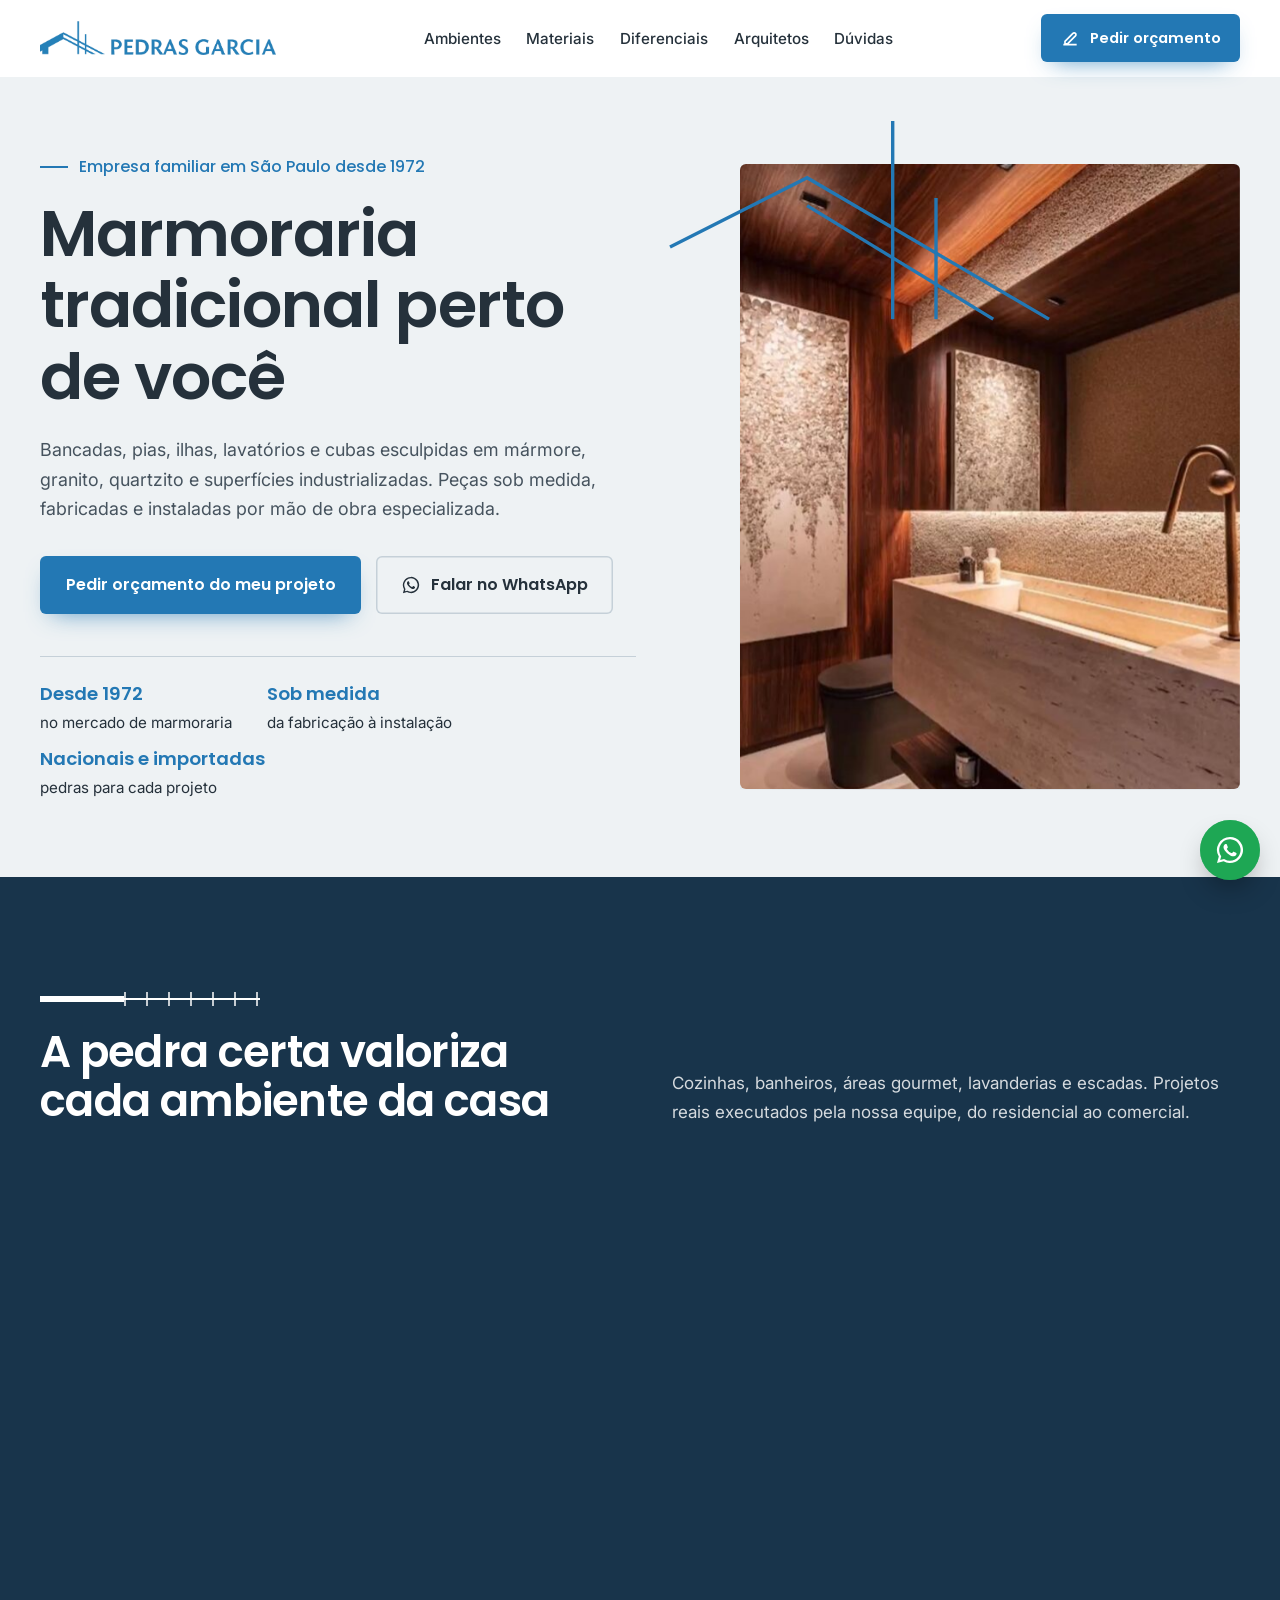
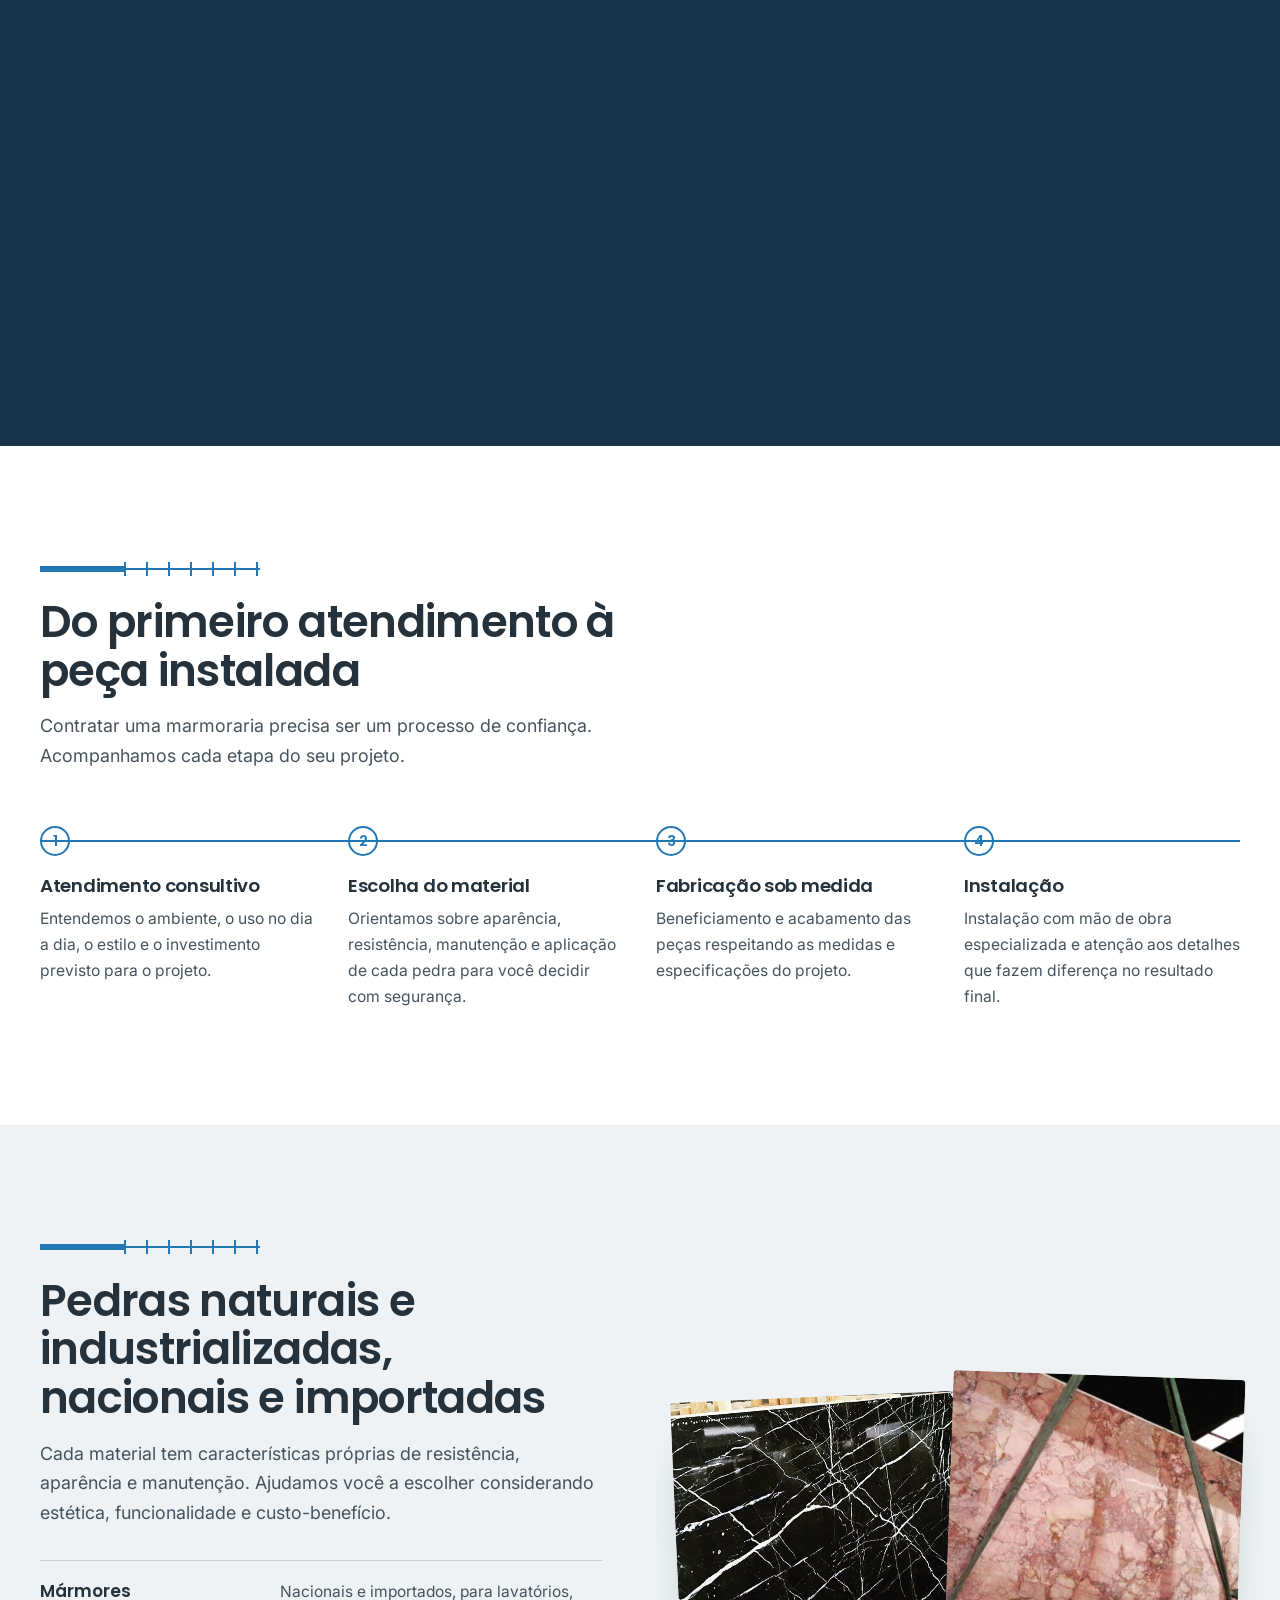
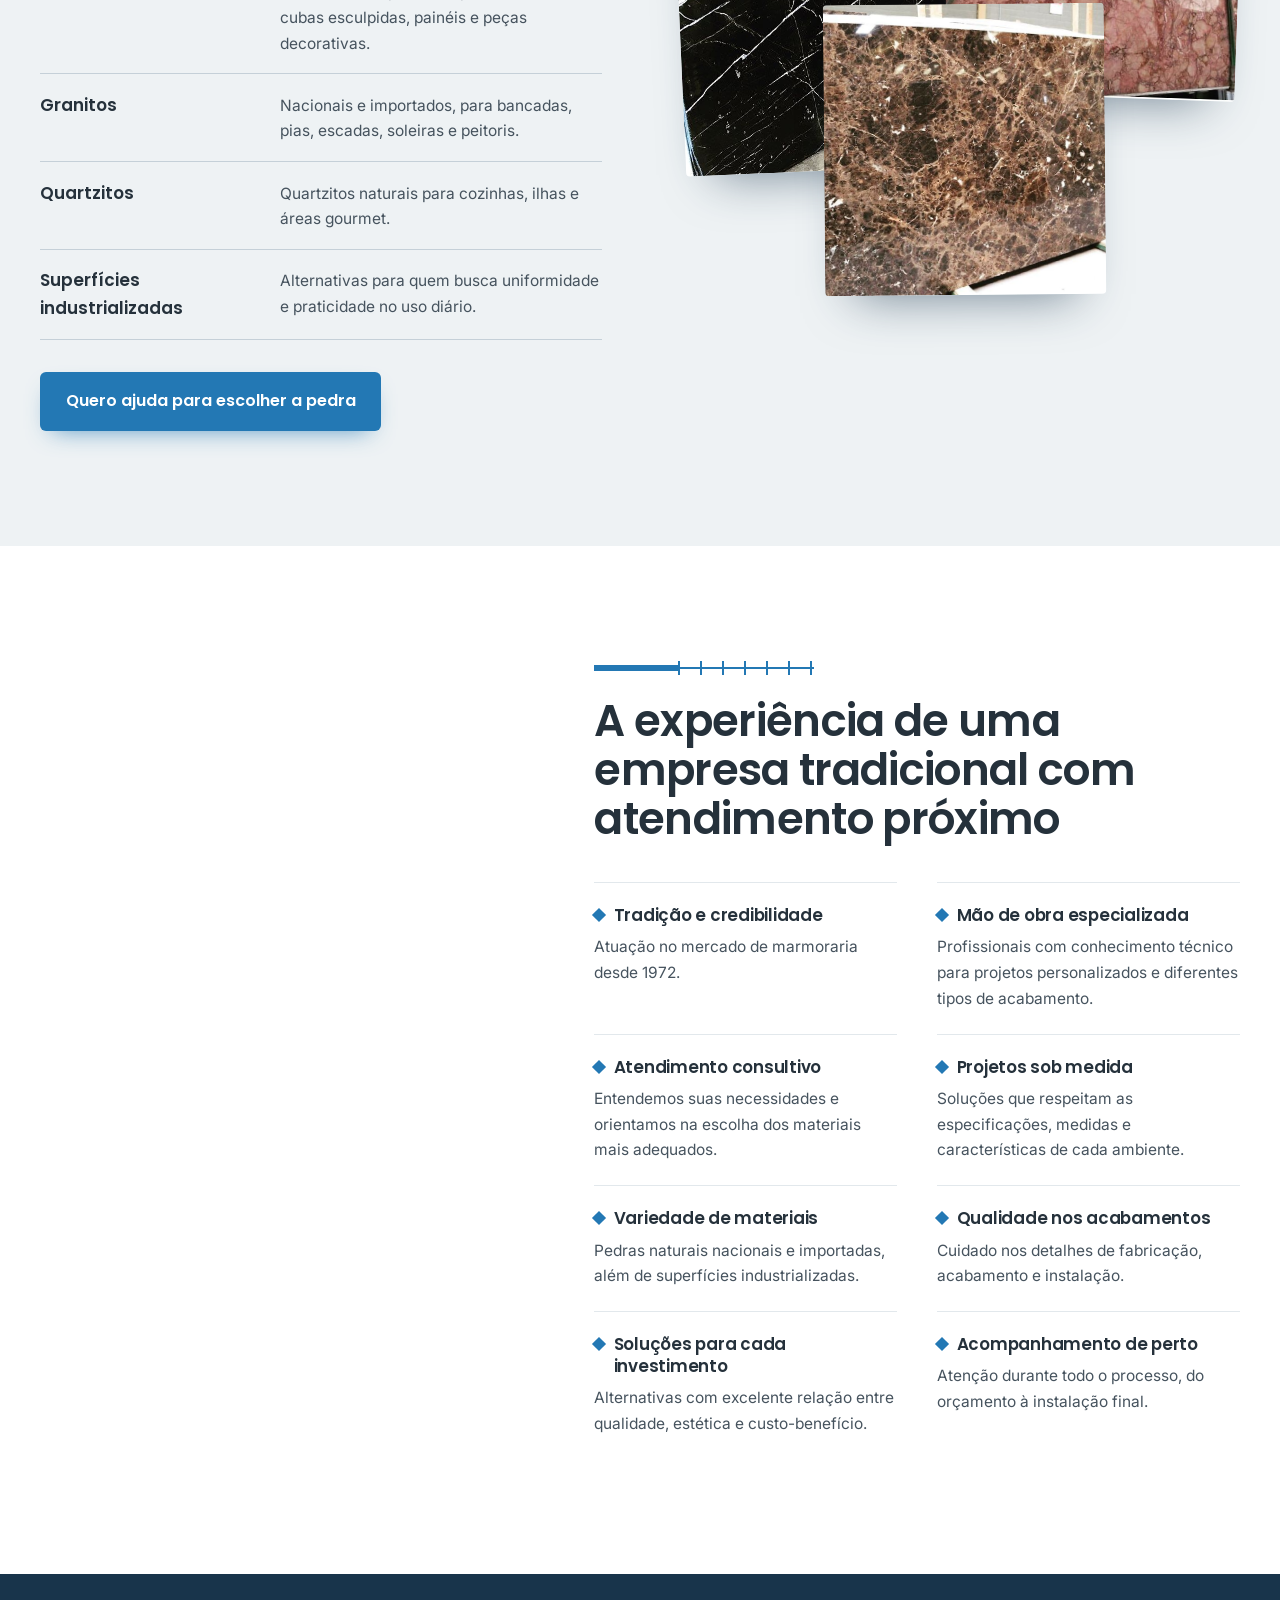
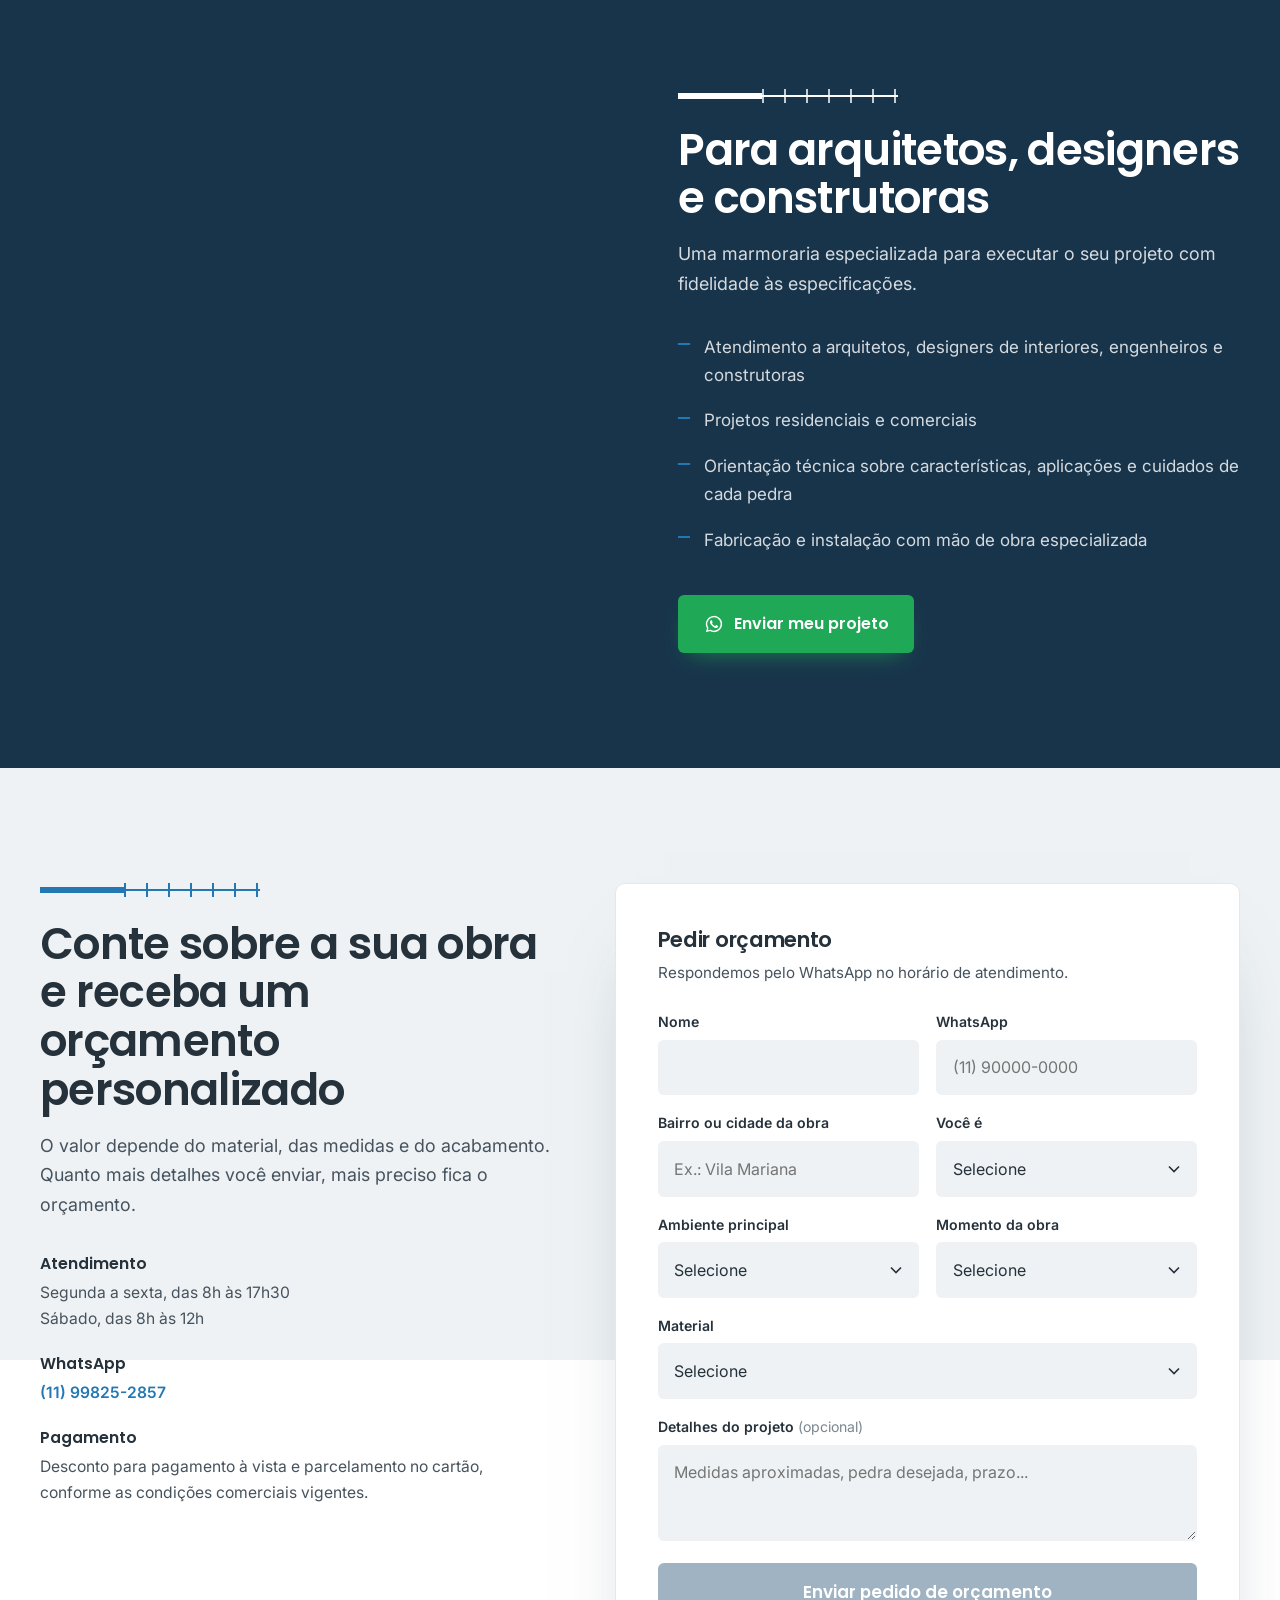
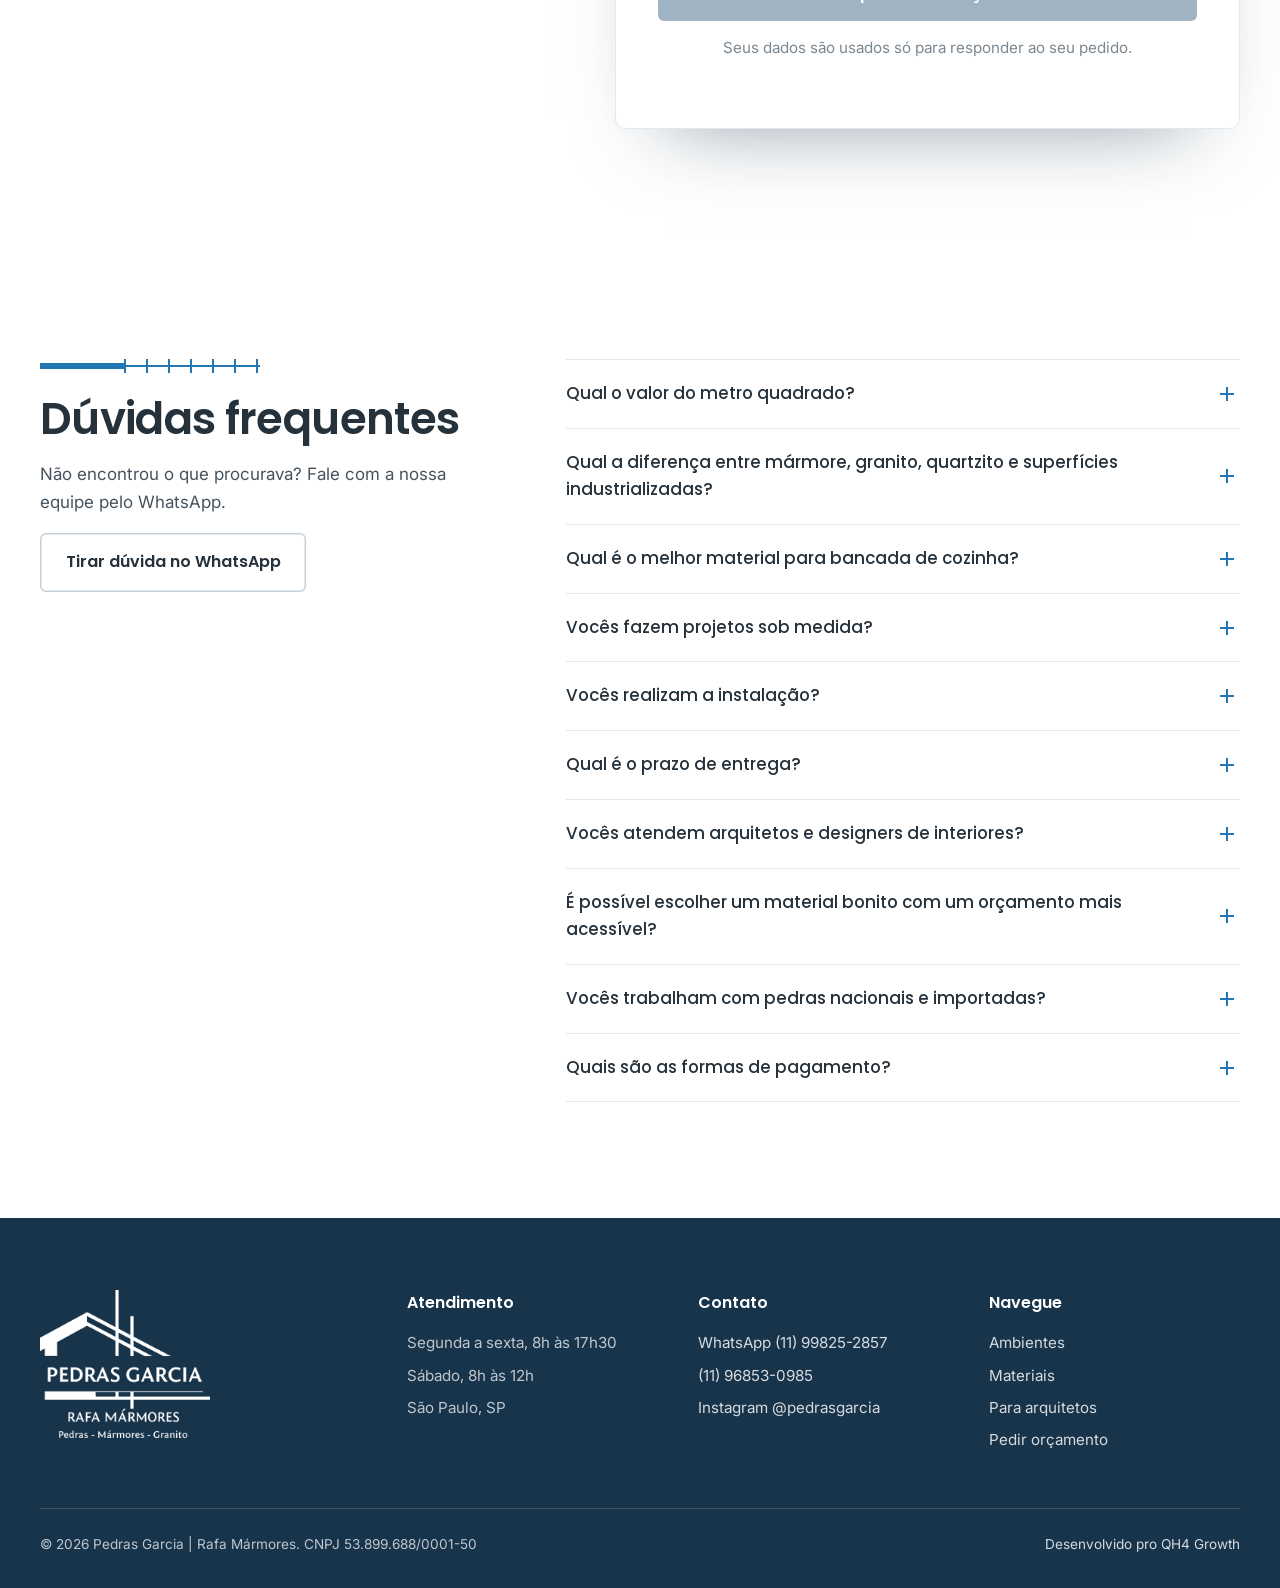
==== index.html @ ed2f4203 "Add files via upload" ====
<!DOCTYPE html>
<html lang="pt-BR">
<head>
<meta charset="utf-8">
<meta name="viewport" content="width=device-width, initial-scale=1">

<!-- ==============================================================================
     [QH4 SLOT 1] GOOGLE TAG MANAGER (HEAD)
     Cole aqui o PRIMEIRO código do GTM (o <script>), o mais alto possível no <head>.
     Exemplo: <script>(function(w,d,s,l,i){w[l]=w[l]||[];...})(window,document,'script','dataLayer','GTM-XXXXXXX');</script>
     Use o mesmo container nas 3 páginas: index.html, obrigado.html e 404.html.
     ============================================================================== -->

<!-- ==============================================================================
     [QH4 SLOT 2] VERIFICAÇÕES DE DOMÍNIO
     Search Console, Meta Business (verificação de domínio) etc.
     Exemplo: <meta name="google-site-verification" content="XXXX">
     Exemplo: <meta name="facebook-domain-verification" content="XXXX">
     ============================================================================== -->

<title>Marmoraria em São Paulo desde 1972 | Pedras Garcia</title>
<meta name="description" content="Marmoraria tradicional em São Paulo desde 1972. Bancadas, pias, ilhas, lavatórios, cubas esculpidas e escadas em mármore, granito, quartzito e superfícies industrializadas, sob medida e com instalação.">
<meta name="robots" content="index, follow, max-image-preview:large">
<link rel="canonical" href="https://www.pedrasgarcia.com.br/">
<meta name="theme-color" content="#18344B">

<meta property="og:type" content="website">
<meta property="og:locale" content="pt_BR">
<meta property="og:site_name" content="Pedras Garcia">
<meta property="og:title" content="Pedras Garcia | Marmoraria em São Paulo desde 1972">
<meta property="og:description" content="Mármores, granitos, quartzitos e superfícies industrializadas sob medida para cozinhas, banheiros e áreas gourmet. Fabricação e instalação.">
<meta property="og:url" content="https://www.pedrasgarcia.com.br/">
<meta property="og:image" content="https://www.pedrasgarcia.com.br/assets/img/og-image.jpg">
<meta property="og:image:width" content="1200">
<meta property="og:image:height" content="630">
<meta property="og:image:alt" content="Área gourmet com bancada em pedra executada pela Pedras Garcia">
<meta name="twitter:card" content="summary_large_image">
<meta name="twitter:title" content="Pedras Garcia | Marmoraria em São Paulo desde 1972">
<meta name="twitter:description" content="Mármores, granitos, quartzitos e superfícies industrializadas sob medida, com instalação.">
<meta name="twitter:image" content="https://www.pedrasgarcia.com.br/assets/img/og-image.jpg">

<link rel="icon" href="favicon.ico" sizes="any">
<link rel="icon" type="image/png" sizes="192x192" href="assets/img/icon-192.png">
<link rel="apple-touch-icon" href="assets/img/apple-touch-icon.png">
<link rel="manifest" href="site.webmanifest">

<link rel="preconnect" href="https://fonts.googleapis.com">
<link rel="preconnect" href="https://fonts.gstatic.com" crossorigin>
<link href="https://fonts.googleapis.com/css2?family=Inter:wght@400;500;600&family=Poppins:wght@500;600&display=swap" rel="stylesheet">
<link rel="preload" as="image" href="assets/img/hero-lavabo.jpg" media="(min-width: 641px)">
<link rel="preload" as="image" href="assets/img/hero-lavabo-mobile.jpg" media="(max-width: 640px)">
<link rel="stylesheet" href="assets/css/style.css">

<script type="application/ld+json">
{
  "@context": "https://schema.org",
  "@graph": [
    {
      "@type": "HomeAndConstructionBusiness",
      "@id": "https://www.pedrasgarcia.com.br/#empresa",
      "name": "Pedras Garcia",
      "alternateName": "Rafa Mármores",
      "description": "Marmoraria em São Paulo desde 1972. Fornecimento, beneficiamento, fabricação e instalação de peças sob medida em mármores, granitos, quartzitos e superfícies industrializadas.",
      "url": "https://www.pedrasgarcia.com.br/",
      "logo": "https://www.pedrasgarcia.com.br/assets/img/logo-completo.png",
      "image": "https://www.pedrasgarcia.com.br/assets/img/og-image.jpg",
      "telephone": "+55-11-99825-2857",
      "foundingDate": "1972",
      "taxID": "53.899.688/0001-50",
      "areaServed": {"@type": "City", "name": "São Paulo"},
      "address": {"@type": "PostalAddress", "addressLocality": "São Paulo", "addressRegion": "SP", "addressCountry": "BR"},
      "sameAs": ["https://www.instagram.com/pedrasgarcia/"],
      "openingHoursSpecification": [
        {"@type": "OpeningHoursSpecification", "dayOfWeek": ["Monday","Tuesday","Wednesday","Thursday","Friday"], "opens": "08:00", "closes": "17:30"},
        {"@type": "OpeningHoursSpecification", "dayOfWeek": "Saturday", "opens": "08:00", "closes": "12:00"}
      ],
      "knowsAbout": ["Mármore","Granito","Quartzito","Superfícies industrializadas","Bancadas de cozinha","Cubas esculpidas","Escadas em mármore e granito"]
    },
    {
      "@type": "FAQPage",
      "mainEntity": [
        {"@type":"Question","name":"Qual o valor do metro quadrado?","acceptedAnswer":{"@type":"Answer","text":"O valor varia conforme o material escolhido, as medidas, o tipo de acabamento e as características do projeto. Trabalhamos com orçamentos personalizados para oferecer a melhor solução em cada situação."}},
        {"@type":"Question","name":"Qual a diferença entre mármore, granito, quartzito e superfícies industrializadas?","acceptedAnswer":{"@type":"Answer","text":"Cada material possui características próprias de resistência, aparência, manutenção e aplicação. Orientamos o cliente na escolha mais adequada para cada ambiente, considerando estética, funcionalidade e custo-benefício."}},
        {"@type":"Question","name":"Qual é o melhor material para bancada de cozinha?","acceptedAnswer":{"@type":"Answer","text":"Depende do estilo desejado, da frequência de uso e do investimento disponível. Avaliamos as necessidades do cliente e indicamos materiais adequados para o uso diário."}},
        {"@type":"Question","name":"Vocês fazem projetos sob medida?","acceptedAnswer":{"@type":"Answer","text":"Sim. Trabalhamos com peças personalizadas, respeitando as medidas, especificações e necessidades de cada projeto."}},
        {"@type":"Question","name":"Vocês realizam a instalação?","acceptedAnswer":{"@type":"Answer","text":"Sim. Oferecemos fabricação e instalação com mão de obra especializada."}},
        {"@type":"Question","name":"Qual é o prazo de entrega?","acceptedAnswer":{"@type":"Answer","text":"O prazo depende do material, da complexidade do projeto e da programação de produção e instalação. Informamos a previsão durante a negociação."}},
        {"@type":"Question","name":"Vocês atendem arquitetos e designers de interiores?","acceptedAnswer":{"@type":"Answer","text":"Sim. Atendemos profissionais que buscam uma marmoraria especializada para executar seus projetos."}},
        {"@type":"Question","name":"É possível escolher um material bonito com um orçamento mais acessível?","acceptedAnswer":{"@type":"Answer","text":"Sim. Trabalhamos com diferentes opções de materiais e buscamos alternativas que conciliem estética, qualidade e investimento."}},
        {"@type":"Question","name":"Vocês trabalham com pedras nacionais e importadas?","acceptedAnswer":{"@type":"Answer","text":"Sim. Oferecemos opções de pedras nacionais e importadas, conforme a disponibilidade e as necessidades do projeto."}},
        {"@type":"Question","name":"Quais são as formas de pagamento?","acceptedAnswer":{"@type":"Answer","text":"Oferecemos condições de pagamento diferenciadas, incluindo desconto para pagamento à vista e parcelamento no cartão, conforme as condições comerciais vigentes."}}
      ]
    }
  ]
}
</script>

<!-- ==============================================================================
     [QH4 SLOT 3] META PIXEL (FACEBOOK / INSTAGRAM) DIRETO
     Só use se o Pixel NÃO estiver dentro do GTM (senão conta em dobro).
     Cole aqui o código base do Pixel com fbq('init','SEU_PIXEL_ID') e fbq('track','PageView').
     O evento Lead já dispara sozinho na página de obrigado (assets/js/tracking.js).
     ============================================================================== -->

<!-- ==============================================================================
     [QH4 SLOT 4] GOOGLE ADS / GA4 DIRETO (gtag.js)
     Só use se NÃO estiver usando o GTM.
     Exemplo: <script async src="https://www.googletagmanager.com/gtag/js?id=AW-XXXXXXXXX"></script>
     <script>window.dataLayer=window.dataLayer||[];function gtag(){dataLayer.push(arguments)}gtag('js',new Date());gtag('config','AW-XXXXXXXXX');</script>
     Depois preencha googleAdsConversao em assets/js/tracking.js (SLOT 7).
     ============================================================================== -->
</head>
<body>
<!-- ==============================================================================
     [QH4 SLOT 5] GOOGLE TAG MANAGER (NOSCRIPT)
     Cole aqui o SEGUNDO código do GTM (o <noscript><iframe ...>), logo depois de abrir o <body>.
     ============================================================================== -->

<a class="skip" href="#conteudo">Pular para o conteúdo</a>

<header class="topo">
  <div class="wrap">
    <a class="marca" href="#inicio" aria-label="Pedras Garcia, início">
      <img src="assets/img/logo-pedras-garcia.png" alt="Pedras Garcia" width="1361" height="196">
    </a>
    <nav aria-label="Principal">
      <ul class="menu">
        <li><a href="#ambientes">Ambientes</a></li>
        <li><a href="#materiais">Materiais</a></li>
        <li><a href="#diferenciais">Diferenciais</a></li>
        <li><a href="#arquitetos">Arquitetos</a></li>
        <li><a href="#faq">Dúvidas</a></li>
      </ul>
    </nav>
    <a class="btn btn-azul" href="#orcamento" aria-label="Pedir orçamento">
      <svg viewBox="0 0 24 24" fill="none" stroke="currentColor" stroke-width="2" aria-hidden="true"><path d="M4 20h16M6 16l9.5-9.5a2.1 2.1 0 0 1 3 3L9 19H6v-3Z"/></svg>
      <span>Pedir orçamento</span>
    </a>
  </div>
</header>

<main id="conteudo">

<!-- HERO -->
<section class="hero" id="inicio">
  <div class="wrap">
    <div class="hero-texto">
      <p class="hero-sobre">Empresa familiar em São Paulo desde 1972</p>
      <h1>Marmoraria tradicional perto de você</h1>
      <p class="lead">Bancadas, pias, ilhas, lavatórios e cubas esculpidas em mármore, granito, quartzito e superfícies industrializadas. Peças sob medida, fabricadas e instaladas por mão de obra especializada.</p>
      <div class="hero-ctas">
        <a class="btn btn-azul" href="#orcamento">Pedir orçamento do meu projeto</a>
        <a class="btn btn-linha" href="#" data-wa="hero">
          <svg viewBox="0 0 32 32" fill="currentColor" aria-hidden="true"><path d="M16 3a13 13 0 0 0-11.2 19.6L3 29l6.6-1.7A13 13 0 1 0 16 3Zm0 23.7a10.7 10.7 0 0 1-5.5-1.5l-.4-.2-3.9 1 1-3.8-.3-.4A10.7 10.7 0 1 1 16 26.7Zm5.9-8c-.3-.2-1.9-1-2.2-1s-.5-.2-.7.2-.8 1-1 1.2-.4.2-.7 0a8.8 8.8 0 0 1-4.4-3.8c-.3-.6.3-.5.9-1.7.1-.2 0-.4 0-.6l-1-2.4c-.3-.6-.5-.5-.7-.5h-.6a1.2 1.2 0 0 0-.9.4 3.6 3.6 0 0 0-1.1 2.7 6.3 6.3 0 0 0 1.3 3.3 14.4 14.4 0 0 0 5.5 4.9c2 .9 2.8 1 3.9.8a3.3 3.3 0 0 0 2.1-1.5 2.7 2.7 0 0 0 .2-1.5c-.1-.1-.3-.2-.6-.4Z"/></svg>
          Falar no WhatsApp
        </a>
      </div>
      <ul class="hero-fatos">
        <li><strong>Desde 1972</strong>no mercado de marmoraria</li>
        <li><strong>Sob medida</strong>da fabricação à instalação</li>
        <li><strong>Nacionais e importadas</strong>pedras para cada projeto</li>
      </ul>
    </div>
    <div class="hero-foto">
      <picture data-zoom>
        <source media="(max-width: 640px)" srcset="assets/img/hero-lavabo-mobile.jpg">
        <img src="assets/img/hero-lavabo.jpg" alt="Lavabo com bancada esculpida em pedra natural e painel de madeira" width="1000" height="1250" fetchpriority="high">
      </picture>
      <svg class="hero-linhas" viewBox="0 0 790 420" aria-hidden="true">
        <path class="ln" d="M0 262 L285 118 L788 412"/>
        <path class="ln" d="M285 176 L672 412"/>
        <line class="ln" x1="463" y1="0" x2="463" y2="412"/>
        <line class="ln" x1="553" y1="160" x2="553" y2="412"/>
      </svg>
    </div>
  </div>
</section>

<!-- AMBIENTES -->
<section class="sec on-dark" id="ambientes">
  <div class="wrap">
    <div class="amb-topo rv">
      <div>
        <div class="regua" aria-hidden="true"></div>
        <h2>A pedra certa valoriza cada ambiente da casa</h2>
      </div>
      <p>Cozinhas, banheiros, áreas gourmet, lavanderias e escadas. Projetos reais executados pela nossa equipe, do residencial ao comercial.</p>
    </div>
    <div class="amb-grid">
      <figure data-zoom class="amb amb-a rv">
        <img src="assets/img/cozinha-bancada.jpg" alt="Cozinha planejada com bancada e pia em pedra clara" width="1100" height="1099" loading="lazy">
        <figcaption>Bancadas e pias de cozinha</figcaption>
      </figure>
      <figure data-zoom class="amb amb-b rv rv-d1">
        <img src="assets/img/area-gourmet.jpg" alt="Área gourmet com ilha em pedra e banquetas" width="1100" height="993" loading="lazy">
        <figcaption>Ilhas, penínsulas e áreas gourmet</figcaption>
      </figure>
      <figure data-zoom class="amb rv rv-d2">
        <img src="assets/img/cuba-escura.jpg" alt="Cuba esculpida em mármore escuro com veios brancos" width="866" height="888" loading="lazy">
        <figcaption>Cubas esculpidas</figcaption>
      </figure>
      <figure data-zoom class="amb rv rv-d3">
        <img src="assets/img/gourmet-churrasqueira.jpg" alt="Bancada de churrasqueira revestida em pedra" width="800" height="800" loading="lazy">
        <figcaption>Bancadas para churrasqueira</figcaption>
      </figure>
      <figure data-zoom class="amb amb-c rv">
        <img src="assets/img/banheiro-cuba.jpg" alt="Banheiro com bancada em pedra e cuba de apoio" width="900" height="1125" loading="lazy">
        <figcaption>Lavatórios e banheiros</figcaption>
      </figure>
      <figure data-zoom class="amb rv rv-d1">
        <img src="assets/img/cozinha-planejada.jpg" alt="Cozinha em L com bancada de pedra" width="1000" height="1000" loading="lazy">
        <figcaption>Cozinhas planejadas</figcaption>
      </figure>
      <figure data-zoom class="amb rv rv-d2">
        <img src="assets/img/cuba-esculpida.jpg" alt="Lavatório com cuba esculpida em pedra clara" width="900" height="898" loading="lazy">
        <figcaption>Lavatórios esculpidos</figcaption>
      </figure>
      <div class="amb amb-texto rv rv-d3">
        <div>
          <h3>E também</h3>
          <p>Escadas, soleiras e peitoris, bancadas de lavanderia, tanques esculpidos, nichos de banheiro, tampos de mesa, painéis, lareiras e revestimentos em pedra.</p>
        </div>
        <a href="#orcamento">Pedir orçamento</a>
      </div>
    </div>
  </div>
</section>

<!-- PROCESSO -->
<section class="sec" id="processo">
  <div class="wrap">
    <div class="proc-topo rv">
      <div class="regua" aria-hidden="true"></div>
      <h2>Do primeiro atendimento à peça instalada</h2>
      <p class="lead" style="margin-top:1rem">Contratar uma marmoraria precisa ser um processo de confiança. Acompanhamos cada etapa do seu projeto.</p>
    </div>
    <ol class="proc">
      <li class="rv">
        <h3>Atendimento consultivo</h3>
        <p>Entendemos o ambiente, o uso no dia a dia, o estilo e o investimento previsto para o projeto.</p>
      </li>
      <li class="rv rv-d1">
        <h3>Escolha do material</h3>
        <p>Orientamos sobre aparência, resistência, manutenção e aplicação de cada pedra para você decidir com segurança.</p>
      </li>
      <li class="rv rv-d2">
        <h3>Fabricação sob medida</h3>
        <p>Beneficiamento e acabamento das peças respeitando as medidas e especificações do projeto.</p>
      </li>
      <li class="rv rv-d3">
        <h3>Instalação</h3>
        <p>Instalação com mão de obra especializada e atenção aos detalhes que fazem diferença no resultado final.</p>
      </li>
    </ol>
  </div>
</section>

<!-- MATERIAIS -->
<section class="sec mat" id="materiais">
  <div class="wrap">
    <div class="rv">
      <div class="regua" aria-hidden="true"></div>
      <h2>Pedras naturais e industrializadas, nacionais e importadas</h2>
      <p class="lead" style="margin-top:1rem">Cada material tem características próprias de resistência, aparência e manutenção. Ajudamos você a escolher considerando estética, funcionalidade e custo-benefício.</p>
      <ul class="mat-lista">
        <li><strong>Mármores</strong><span>Nacionais e importados, para lavatórios, cubas esculpidas, painéis e peças decorativas.</span></li>
        <li><strong>Granitos</strong><span>Nacionais e importados, para bancadas, pias, escadas, soleiras e peitoris.</span></li>
        <li><strong>Quartzitos</strong><span>Quartzitos naturais para cozinhas, ilhas e áreas gourmet.</span></li>
        <li><strong>Superfícies industrializadas</strong><span>Alternativas para quem busca uniformidade e praticidade no uso diário.</span></li>
      </ul>
      <div style="margin-top:2rem"><a class="btn btn-azul" href="#orcamento">Quero ajuda para escolher a pedra</a></div>
    </div>
    <div class="chapas rv rv-d2" aria-label="Chapas de pedra natural">
      <figure data-zoom class="chapa chapa-1"><img src="assets/img/chapa-01.jpg" alt="Chapa de mármore escuro com veios brancos" width="750" height="680" loading="lazy"></figure>
      <figure data-zoom class="chapa chapa-2"><img src="assets/img/chapa-03.jpg" alt="Chapa de pedra natural em tons rosados" width="745" height="745" loading="lazy"></figure>
      <figure data-zoom class="chapa chapa-3"><img src="assets/img/chapa-02.jpg" alt="Chapa de mármore marrom com veios" width="900" height="647" loading="lazy"></figure>
    </div>
  </div>
</section>

<!-- DIFERENCIAIS -->
<section class="sec dif" id="diferenciais">
  <div class="wrap">
    <div class="dif-foto rv">
      <picture data-zoom>
        <img src="assets/img/banheiro-lavatorio.jpg" alt="Banheiro com bancada em pedra clara e cuba de embutir" width="900" height="1001" loading="lazy">
      </picture>
      <p>Mais do que fornecer pedras, entregamos confiança, atendimento próximo e acabamentos que valorizam cada ambiente.</p>
    </div>
    <div>
      <div class="rv">
        <div class="regua" aria-hidden="true"></div>
        <h2>A experiência de uma empresa tradicional com atendimento próximo</h2>
      </div>
      <ul class="dif-lista">
        <li class="rv"><h3>Tradição e credibilidade</h3><p>Atuação no mercado de marmoraria desde 1972.</p></li>
        <li class="rv rv-d1"><h3>Mão de obra especializada</h3><p>Profissionais com conhecimento técnico para projetos personalizados e diferentes tipos de acabamento.</p></li>
        <li class="rv"><h3>Atendimento consultivo</h3><p>Entendemos suas necessidades e orientamos na escolha dos materiais mais adequados.</p></li>
        <li class="rv rv-d1"><h3>Projetos sob medida</h3><p>Soluções que respeitam as especificações, medidas e características de cada ambiente.</p></li>
        <li class="rv"><h3>Variedade de materiais</h3><p>Pedras naturais nacionais e importadas, além de superfícies industrializadas.</p></li>
        <li class="rv rv-d1"><h3>Qualidade nos acabamentos</h3><p>Cuidado nos detalhes de fabricação, acabamento e instalação.</p></li>
        <li class="rv"><h3>Soluções para cada investimento</h3><p>Alternativas com excelente relação entre qualidade, estética e custo-benefício.</p></li>
        <li class="rv rv-d1"><h3>Acompanhamento de perto</h3><p>Atenção durante todo o processo, do orçamento à instalação final.</p></li>
      </ul>
    </div>
  </div>
</section>

<!-- ARQUITETOS -->
<section class="sec arq on-dark" id="arquitetos">
  <div class="wrap">
    <picture data-zoom class="rv">
      <img src="assets/img/projeto-arquiteto.jpg" alt="Projeto de interiores com peça em pedra natural e painel de madeira" width="1000" height="903" loading="lazy">
    </picture>
    <div class="rv rv-d1">
      <div class="regua" aria-hidden="true"></div>
      <h2>Para arquitetos, designers e construtoras</h2>
      <p class="lead" style="margin-top:1rem">Uma marmoraria especializada para executar o seu projeto com fidelidade às especificações.</p>
      <ul>
        <li>Atendimento a arquitetos, designers de interiores, engenheiros e construtoras</li>
        <li>Projetos residenciais e comerciais</li>
        <li>Orientação técnica sobre características, aplicações e cuidados de cada pedra</li>
        <li>Fabricação e instalação com mão de obra especializada</li>
      </ul>
      <a class="btn btn-wa" href="#" data-wa="arquitetos" data-wa-msg="arquiteto">
        <svg viewBox="0 0 32 32" fill="currentColor" aria-hidden="true"><path d="M16 3a13 13 0 0 0-11.2 19.6L3 29l6.6-1.7A13 13 0 1 0 16 3Zm0 23.7a10.7 10.7 0 0 1-5.5-1.5l-.4-.2-3.9 1 1-3.8-.3-.4A10.7 10.7 0 1 1 16 26.7Zm5.9-8c-.3-.2-1.9-1-2.2-1s-.5-.2-.7.2-.8 1-1 1.2-.4.2-.7 0a8.8 8.8 0 0 1-4.4-3.8c-.3-.6.3-.5.9-1.7.1-.2 0-.4 0-.6l-1-2.4c-.3-.6-.5-.5-.7-.5h-.6a1.2 1.2 0 0 0-.9.4 3.6 3.6 0 0 0-1.1 2.7 6.3 6.3 0 0 0 1.3 3.3 14.4 14.4 0 0 0 5.5 4.9c2 .9 2.8 1 3.9.8a3.3 3.3 0 0 0 2.1-1.5 2.7 2.7 0 0 0 .2-1.5c-.1-.1-.3-.2-.6-.4Z"/></svg>
        Enviar meu projeto
      </a>
    </div>
  </div>
</section>

<!-- ORÇAMENTO -->
<section class="sec orc" id="orcamento">
  <div class="wrap">
    <div class="orc-info rv">
      <div class="regua" aria-hidden="true"></div>
      <h2>Conte sobre a sua obra e receba um orçamento personalizado</h2>
      <p class="lead" style="margin-top:1rem">O valor depende do material, das medidas e do acabamento. Quanto mais detalhes você enviar, mais preciso fica o orçamento.</p>
      <dl>
        <div><dt>Atendimento</dt><dd>Segunda a sexta, das 8h às 17h30<br>Sábado, das 8h às 12h</dd></div>
        <div><dt>WhatsApp</dt><dd><a href="#" data-wa="orcamento-info">(11) 99825-2857</a></dd></div>
        <div><dt>Pagamento</dt><dd>Desconto para pagamento à vista e parcelamento no cartão, conforme as condições comerciais vigentes.</dd></div>
      </dl>
    </div>
    <form class="form rv rv-d1" id="form-orcamento" novalidate>
      <h3>Pedir orçamento</h3>
      <p>Respondemos pelo WhatsApp no horário de atendimento.</p>
      <div class="campos">
        <div class="campo">
          <label for="f-nome">Nome</label>
          <input id="f-nome" name="nome" type="text" autocomplete="name" required minlength="2">
        </div>
        <div class="campo">
          <label for="f-whatsapp">WhatsApp</label>
          <input id="f-whatsapp" name="whatsapp" type="tel" inputmode="numeric" autocomplete="tel-national" placeholder="(11) 90000-0000" required pattern="\(\d{2}\) \d{4,5}-\d{4}">
        </div>
        <div class="campo">
          <label for="f-local">Bairro ou cidade da obra</label>
          <input id="f-local" name="local" type="text" required minlength="2" placeholder="Ex.: Vila Mariana">
        </div>
        <div class="campo">
          <label for="f-perfil">Você é</label>
          <select id="f-perfil" name="perfil" required>
            <option value="">Selecione</option>
            <option>Proprietário do imóvel</option>
            <option>Arquiteto(a) ou designer de interiores</option>
            <option>Engenheiro(a) ou construtora</option>
            <option>Profissional de reformas</option>
          </select>
        </div>
        <div class="campo">
          <label for="f-ambiente">Ambiente principal</label>
          <select id="f-ambiente" name="ambiente" required>
            <option value="">Selecione</option>
            <option>Cozinha (bancada, pia, ilha)</option>
            <option>Banheiro ou lavabo</option>
            <option>Área gourmet ou churrasqueira</option>
            <option>Lavanderia</option>
            <option>Escada, soleiras ou peitoris</option>
            <option>Pisos, painéis ou revestimentos</option>
            <option>Mais de um ambiente</option>
          </select>
        </div>
        <div class="campo">
          <label for="f-momento">Momento da obra</label>
          <select id="f-momento" name="momento" required>
            <option value="">Selecione</option>
            <option>Obra ou reforma em andamento</option>
            <option>Projeto pronto, buscando orçamento</option>
            <option>Começo nos próximos 3 meses</option>
            <option>Ainda estou planejando</option>
          </select>
        </div>
        <div class="campo full">
          <label for="f-material">Material</label>
          <select id="f-material" name="material" required>
            <option value="">Selecione</option>
            <option>Já sei qual pedra quero</option>
            <option>Quero orientação para escolher</option>
            <option>Está definido no projeto do arquiteto</option>
          </select>
        </div>
        <div class="campo full">
          <label for="f-detalhes">Detalhes do projeto <span>(opcional)</span></label>
          <textarea id="f-detalhes" name="detalhes" placeholder="Medidas aproximadas, pedra desejada, prazo..."></textarea>
        </div>
      </div>
      <button class="btn btn-azul" type="submit" disabled>Enviar pedido de orçamento</button>
      <p class="form-nota">Seus dados são usados só para responder ao seu pedido.</p>
    </form>
  </div>
</section>

<!-- FAQ -->
<section class="sec faq" id="faq">
  <div class="wrap">
    <div class="faq-topo rv">
      <div class="regua" aria-hidden="true"></div>
      <h2>Dúvidas frequentes</h2>
      <p>Não encontrou o que procurava? Fale com a nossa equipe pelo WhatsApp.</p>
      <a class="btn btn-linha" href="#" data-wa="faq">Tirar dúvida no WhatsApp</a>
    </div>
    <div class="rv rv-d1">
      <details><summary>Qual o valor do metro quadrado?</summary><div class="resp"><p>O valor varia conforme o material escolhido, as medidas, o tipo de acabamento e as características do projeto. Trabalhamos com orçamentos personalizados para oferecer a melhor solução em cada situação.</p></div></details>
      <details><summary>Qual a diferença entre mármore, granito, quartzito e superfícies industrializadas?</summary><div class="resp"><p>Cada material possui características próprias de resistência, aparência, manutenção e aplicação. Orientamos o cliente na escolha mais adequada para cada ambiente, considerando estética, funcionalidade e custo-benefício.</p></div></details>
      <details><summary>Qual é o melhor material para bancada de cozinha?</summary><div class="resp"><p>Depende do estilo desejado, da frequência de uso e do investimento disponível. Avaliamos as necessidades do cliente e indicamos materiais adequados para o uso diário.</p></div></details>
      <details><summary>Vocês fazem projetos sob medida?</summary><div class="resp"><p>Sim. Trabalhamos com peças personalizadas, respeitando as medidas, especificações e necessidades de cada projeto.</p></div></details>
      <details><summary>Vocês realizam a instalação?</summary><div class="resp"><p>Sim. Oferecemos fabricação e instalação com mão de obra especializada.</p></div></details>
      <details><summary>Qual é o prazo de entrega?</summary><div class="resp"><p>O prazo depende do material, da complexidade do projeto e da programação de produção e instalação. Informamos a previsão durante a negociação.</p></div></details>
      <details><summary>Vocês atendem arquitetos e designers de interiores?</summary><div class="resp"><p>Sim. Atendemos profissionais que buscam uma marmoraria especializada para executar seus projetos.</p></div></details>
      <details><summary>É possível escolher um material bonito com um orçamento mais acessível?</summary><div class="resp"><p>Sim. Trabalhamos com diferentes opções de materiais e buscamos alternativas que conciliem estética, qualidade e investimento.</p></div></details>
      <details><summary>Vocês trabalham com pedras nacionais e importadas?</summary><div class="resp"><p>Sim. Oferecemos opções de pedras nacionais e importadas, conforme a disponibilidade e as necessidades do projeto.</p></div></details>
      <details><summary>Quais são as formas de pagamento?</summary><div class="resp"><p>Oferecemos condições de pagamento diferenciadas, incluindo desconto para pagamento à vista e parcelamento no cartão, conforme as condições comerciais vigentes.</p></div></details>
    </div>
  </div>
</section>

</main>

<footer class="rodape">
  <div class="wrap">
    <div class="grid">
      <div>
        <img src="assets/img/logo-completo-branco.png" alt="Pedras Garcia, Rafa Mármores" width="900" height="785" loading="lazy">
      </div>
      <div>
        <h4>Atendimento</h4>
        <ul>
          <li>Segunda a sexta, 8h às 17h30</li>
          <li>Sábado, 8h às 12h</li>
          <li>São Paulo, SP</li>
        </ul>
      </div>
      <div>
        <h4>Contato</h4>
        <ul>
          <li><a href="#" data-wa="rodape">WhatsApp (11) 99825-2857</a></li>
          <li><a href="tel:+5511968530985">(11) 96853-0985</a></li>
          <li><a href="https://www.instagram.com/pedrasgarcia/" target="_blank" rel="noopener">Instagram @pedrasgarcia</a></li>
        </ul>
      </div>
      <div>
        <h4>Navegue</h4>
        <ul>
          <li><a href="#ambientes">Ambientes</a></li>
          <li><a href="#materiais">Materiais</a></li>
          <li><a href="#arquitetos">Para arquitetos</a></li>
          <li><a href="#orcamento">Pedir orçamento</a></li>
        </ul>
      </div>
    </div>
    <div class="base">
      <span>© <span id="ano">2026</span> Pedras Garcia | Rafa Mármores. CNPJ 53.899.688/0001-50</span>
      <a href="https://www.instagram.com/qh4growth/" target="_blank" rel="noopener">Desenvolvido pro QH4 Growth</a>
    </div>
  </div>
</footer>

<a class="wa-flutuante" href="#" data-wa="flutuante" aria-label="Falar com a Pedras Garcia no WhatsApp">
  <svg viewBox="0 0 32 32" aria-hidden="true"><path d="M16 3a13 13 0 0 0-11.2 19.6L3 29l6.6-1.7A13 13 0 1 0 16 3Zm0 23.7a10.7 10.7 0 0 1-5.5-1.5l-.4-.2-3.9 1 1-3.8-.3-.4A10.7 10.7 0 1 1 16 26.7Zm5.9-8c-.3-.2-1.9-1-2.2-1s-.5-.2-.7.2-.8 1-1 1.2-.4.2-.7 0a8.8 8.8 0 0 1-4.4-3.8c-.3-.6.3-.5.9-1.7.1-.2 0-.4 0-.6l-1-2.4c-.3-.6-.5-.5-.7-.5h-.6a1.2 1.2 0 0 0-.9.4 3.6 3.6 0 0 0-1.1 2.7 6.3 6.3 0 0 0 1.3 3.3 14.4 14.4 0 0 0 5.5 4.9c2 .9 2.8 1 3.9.8a3.3 3.3 0 0 0 2.1-1.5 2.7 2.7 0 0 0 .2-1.5c-.1-.1-.3-.2-.6-.4Z"/></svg>
</a>

<script src="assets/js/tracking.js"></script>
<div class="lb" id="lb" role="dialog" aria-modal="true" aria-label="Foto em tela cheia" aria-hidden="true">
  <button class="lb-fechar" type="button" aria-label="Fechar"><svg viewBox="0 0 24 24" fill="none" stroke="currentColor" stroke-width="2"><path d="M6 6l12 12M18 6 6 18"/></svg></button>
  <button class="lb-ant" type="button" aria-label="Foto anterior"><svg viewBox="0 0 24 24" fill="none" stroke="currentColor" stroke-width="2"><path d="m15 5-7 7 7 7"/></svg></button>
  <figure><img alt="" src="[data-uri]"><figcaption></figcaption></figure>
  <button class="lb-prox" type="button" aria-label="Próxima foto"><svg viewBox="0 0 24 24" fill="none" stroke="currentColor" stroke-width="2"><path d="m9 5 7 7-7 7"/></svg></button>
</div>

<script src="assets/js/main.js"></script>
<script>document.getElementById("ano").textContent = new Date().getFullYear();</script>

<!-- ==============================================================================
     [QH4 SLOT 6] SCRIPTS DE TERCEIROS
     Chat, heatmap (Clarity, Hotjar), widgets etc. Sempre antes do fechamento do body.
     O script do IVO (Funil) fica no SLOT 9, logo abaixo. Não remova.
     ============================================================================== -->
<!-- ==============================================================================
     [QH4 SLOT 9] SCRIPT DO IVO (FUNIL QH4) . JÁ INSTALADO
     Mede visitas, rolagem, cliques em CTA e WhatsApp, formulário e página de obrigado no LIA & IVO
     (ivo.maltabusiness.com.br > Funil), sem GA4, sem cookie e sem dado pessoal.
     data-lp identifica a LP no Funil: lp-pedras-garcia. Não trocar o endereço do script (é o coletor oficial).
     Em WordPress/Elementor: Código personalizado no fim do body. Em plugin de cache, excluir api/t do "Atrasar JS".
     ============================================================================== -->
<script src="https://app-validacao-lp-sapp-validacao-lp.vercel.app/api/t" data-lp="lp-pedras-garcia" defer></script>
</body>
</html>
---- assets/css/style.css ----
/* Pedras Garcia | Rafa Mármores . LP QH4 Growth */
:root{
  --azul:#2378B4;
  --azul-escuro:#165A8A;
  --noite:#18344B;      /* escuro claro: azul grafite, não preto */
  --noite-2:#1F4260;
  --pedra:#EEF2F4;      /* branco de mármore frio */
  --pedra-2:#E2E8EC;
  --veio:#C5D0D8;
  --grafite:#25313B;
  --texto:#46535E;
  --branco:#FFFFFF;
  --wa:#1FA855;
  --ff-titulo:"Poppins",system-ui,sans-serif;
  --ff-corpo:"Inter",system-ui,sans-serif;
  --raio:6px;
  --max:1200px;
  --ease:cubic-bezier(.22,.61,.36,1);
}
*,*::before,*::after{box-sizing:border-box}
html{scroll-behavior:smooth;-webkit-text-size-adjust:100%}
body{margin:0;font-family:var(--ff-corpo);font-size:1.0625rem;line-height:1.65;color:var(--texto);background:var(--branco);-webkit-font-smoothing:antialiased}
img{max-width:100%;height:auto;display:block}
a{color:inherit}
h1,h2,h3{font-family:var(--ff-titulo);color:var(--grafite);line-height:1.12;margin:0;letter-spacing:-.015em}
h2{font-size:clamp(1.85rem,3.4vw,2.75rem);font-weight:600}
h3{font-size:1.15rem;font-weight:600;line-height:1.3}
p{margin:0 0 1em}
.wrap{width:min(100% - 2.5rem,var(--max));margin-inline:auto}
.skip{position:absolute;left:-999px;top:0;background:var(--azul);color:#fff;padding:.6rem 1rem;z-index:100}
.skip:focus{left:1rem;top:1rem}
:focus-visible{outline:3px solid var(--azul);outline-offset:3px}
.sec{padding:clamp(4.5rem,9vw,7.5rem) 0}
.lead{font-size:clamp(1.05rem,1.4vw,1.2rem);max-width:58ch}

/* Régua: assinatura visual tirada da barra da logo (sob medida) */
.regua{display:flex;align-items:center;gap:0;height:14px;margin:0 0 1.4rem;max-width:220px}
.regua::before{content:"";flex:0 0 38%;height:6px;background:var(--azul)}
.regua::after{content:"";flex:1;height:14px;background:
  linear-gradient(var(--azul),var(--azul)) 0 50%/100% 2px no-repeat,
  repeating-linear-gradient(90deg,var(--azul) 0 2px,transparent 2px 22px) 0 0/100% 100% no-repeat}
.on-dark .regua::before{background:#fff}
.on-dark .regua::after{background:
  linear-gradient(#fff,#fff) 0 50%/100% 2px no-repeat,
  repeating-linear-gradient(90deg,rgba(255,255,255,.75) 0 2px,transparent 2px 22px) 0 0/100% 100% no-repeat}

/* Botões */
.btn{display:inline-flex;align-items:center;justify-content:center;gap:.6rem;font-family:var(--ff-titulo);font-weight:600;font-size:1rem;text-decoration:none;border:0;border-radius:var(--raio);padding:1rem 1.6rem;cursor:pointer;transition:transform .25s var(--ease),background-color .25s,box-shadow .25s,color .25s;position:relative;overflow:hidden}
.btn svg{width:20px;height:20px;flex:none}
.btn:hover{transform:translateY(-2px)}
.btn:active{transform:translateY(0)}
.btn-azul{background:var(--azul);color:#fff;box-shadow:0 10px 24px -12px rgba(35,120,180,.8)}
.btn-azul:hover{background:var(--azul-escuro)}
.btn-wa{background:var(--wa);color:#fff;box-shadow:0 10px 24px -12px rgba(31,168,85,.8)}
.btn-wa:hover{background:#178a45}
.btn-linha{background:transparent;color:var(--grafite);box-shadow:inset 0 0 0 1.5px var(--veio)}
.btn-linha:hover{box-shadow:inset 0 0 0 1.5px var(--azul);color:var(--azul)}
.on-dark .btn-linha{color:#fff;box-shadow:inset 0 0 0 1.5px rgba(255,255,255,.4)}
.on-dark .btn-linha:hover{box-shadow:inset 0 0 0 1.5px #fff;color:#fff}

/* Header */
.topo{position:sticky;top:0;z-index:50;background:rgba(255,255,255,.92);backdrop-filter:saturate(1.4) blur(10px);-webkit-backdrop-filter:saturate(1.4) blur(10px);border-bottom:1px solid transparent;transition:border-color .3s,box-shadow .3s}
.topo.rolou{border-color:var(--pedra-2);box-shadow:0 6px 24px -18px rgba(24,52,75,.5)}
.topo .wrap{display:flex;align-items:center;justify-content:space-between;gap:1.5rem;height:76px}
.topo .marca img{height:34px;width:auto}
.menu{display:flex;gap:1.6rem;list-style:none;margin:0;padding:0}
.menu a{text-decoration:none;font-size:.95rem;font-weight:500;color:var(--grafite);position:relative;padding:.3rem 0}
.menu a::after{content:"";position:absolute;left:0;bottom:-2px;height:2px;width:100%;background:var(--azul);transform:scaleX(0);transform-origin:left;transition:transform .3s var(--ease)}
.menu a:hover::after{transform:scaleX(1)}
.topo .btn{padding:.75rem 1.2rem;font-size:.92rem}

/* Hero */
.hero{background:var(--pedra);position:relative;overflow:hidden}
.hero .wrap{display:grid;grid-template-columns:1.05fr .95fr;gap:clamp(2rem,5vw,5rem);align-items:center;padding:clamp(3rem,6vw,5.5rem) 0 clamp(3.5rem,6vw,5.5rem)}
.hero-sobre{font-family:var(--ff-titulo);font-weight:500;color:var(--azul);font-size:1rem;margin-bottom:1.1rem;display:flex;align-items:center;gap:.7rem}
.hero-sobre::before{content:"";width:28px;height:2px;background:var(--azul)}
.hero h1{font-size:clamp(2.3rem,5vw,4rem);font-weight:600;margin-bottom:1.4rem;max-width:15ch}
.hero .lead{margin-bottom:2rem;color:var(--texto)}
.hero-ctas{display:flex;flex-wrap:wrap;gap:.9rem}
.hero-fatos{display:flex;flex-wrap:wrap;gap:.6rem 2.2rem;margin:2.6rem 0 0;padding:1.4rem 0 0;border-top:1px solid var(--veio);list-style:none}
.hero-fatos li{font-size:.95rem;color:var(--grafite)}
.hero-fatos strong{display:block;font-family:var(--ff-titulo);font-size:1.15rem;color:var(--azul);font-weight:600}
.hero-foto{position:relative;justify-self:end;width:100%;max-width:500px}
.hero-foto picture{display:block;border-radius:var(--raio);overflow:hidden;aspect-ratio:4/5;box-shadow:0 40px 70px -40px rgba(24,52,75,.55)}
.hero-foto img{width:100%;height:110%;object-fit:cover;will-change:transform}
.hero-linhas{position:absolute;left:-14%;top:-7%;width:76%;pointer-events:none;overflow:visible}
.hero-linhas path,.hero-linhas line{fill:none;stroke:var(--azul);stroke-width:7;stroke-linecap:butt}
.hero-legenda{position:absolute;right:1rem;bottom:1rem;background:rgba(255,255,255,.94);color:var(--grafite);font-size:.85rem;padding:.55rem .85rem;border-radius:4px}

.js .hero-linhas .ln{stroke-dasharray:var(--len);stroke-dashoffset:var(--len);animation:desenha 1.4s var(--ease) forwards}
.js .hero-linhas .ln:nth-child(2){animation-delay:.15s}
.js .hero-linhas .ln:nth-child(3){animation-delay:.45s}
.js .hero-linhas .ln:nth-child(4){animation-delay:.6s}
@keyframes desenha{to{stroke-dashoffset:0}}

/* Ambientes (escuro claro) */
.on-dark{background:var(--noite);color:rgba(255,255,255,.82)}
.on-dark h2,.on-dark h3{color:#fff}
.amb-topo{display:grid;grid-template-columns:1fr 1fr;gap:2rem 4rem;align-items:end;margin-bottom:3rem}
.amb-topo p{margin:0;max-width:52ch}
.amb-grid{display:grid;grid-template-columns:repeat(4,1fr);grid-auto-rows:clamp(180px,19vw,250px);gap:14px}
.amb{position:relative;border-radius:var(--raio);overflow:hidden;margin:0;background:var(--noite-2)}
.amb img{width:100%;height:100%;object-fit:cover;transition:transform .9s var(--ease),filter .6s}
.amb:hover img{transform:scale(1.045)}
.amb figcaption{position:absolute;left:0;right:0;bottom:0;padding:2.6rem 1.1rem 1rem;background:linear-gradient(transparent,rgba(16,36,52,.78));color:#fff;font-family:var(--ff-titulo);font-weight:500;font-size:1rem}
.amb-a{grid-column:span 2;grid-row:span 2}
.amb-b{grid-column:span 2}
.amb-texto{background:transparent;border:1px solid rgba(255,255,255,.18);padding:1.4rem;display:flex;flex-direction:column;justify-content:space-between}
.amb-texto h3{font-size:1.05rem;margin-bottom:.6rem}
.amb-texto p{font-size:.95rem;margin:0}
.amb-texto a{color:#fff;font-weight:600;font-size:.95rem;text-underline-offset:4px}

/* Processo */
.proc-topo{max-width:640px;margin-bottom:3.5rem}
.proc{list-style:none;margin:0;padding:0;display:grid;grid-template-columns:repeat(4,1fr);gap:2rem;position:relative;counter-reset:passo}
.proc::before{content:"";position:absolute;top:14px;left:0;right:0;height:2px;background:var(--pedra-2)}
.proc::after{content:"";position:absolute;top:14px;left:0;height:2px;width:100%;background:var(--azul);transform:scaleX(0);transform-origin:left;transition:transform 1.6s var(--ease)}
.proc.visivel::after,html:not(.js) .proc::after{transform:scaleX(1)}
.proc li{position:relative;padding-top:3rem;counter-increment:passo}
.proc li::before{content:counter(passo);position:absolute;top:0;left:0;width:30px;height:30px;border-radius:50%;background:#fff;border:2px solid var(--azul);color:var(--azul);font-family:var(--ff-titulo);font-weight:600;font-size:.9rem;display:grid;place-items:center}
.proc h3{margin-bottom:.5rem}
.proc p{font-size:.98rem;margin:0}

/* Materiais */
.mat{background:var(--pedra)}
.mat .wrap{display:grid;grid-template-columns:1fr 1fr;gap:clamp(2.5rem,6vw,6rem);align-items:center}
.mat-lista{margin:2rem 0 0;padding:0;list-style:none;border-top:1px solid var(--veio)}
.mat-lista li{display:grid;grid-template-columns:minmax(0,14rem) 1fr;gap:1rem;padding:1.05rem 0;border-bottom:1px solid var(--veio);align-items:baseline}
.mat-lista strong{font-family:var(--ff-titulo);color:var(--grafite);font-weight:600}
.mat-lista span{font-size:.97rem}
.chapas{position:relative;height:clamp(380px,42vw,520px)}
.chapa{position:absolute;margin:0;border-radius:4px;overflow:hidden;box-shadow:0 30px 50px -30px rgba(24,52,75,.6);transition:transform .7s var(--ease)}
.chapa img{width:100%;height:100%;object-fit:cover}
.chapa-1{width:56%;height:72%;left:0;top:4%;transform:rotate(-2.5deg)}
.chapa-2{width:52%;height:62%;right:0;top:0;transform:rotate(2deg)}
.chapa-3{width:50%;height:56%;left:26%;bottom:0;transform:rotate(-.5deg)}
.chapas:hover .chapa-1{transform:rotate(-4deg) translate(-8px,-4px)}
.chapas:hover .chapa-2{transform:rotate(3.5deg) translate(8px,-6px)}
.chapas:hover .chapa-3{transform:rotate(0) translateY(6px)}

/* Diferenciais */
.dif .wrap{display:grid;grid-template-columns:.85fr 1.15fr;gap:clamp(2.5rem,6vw,6rem);align-items:start}
.dif-foto{position:sticky;top:110px}
.dif-foto picture{display:block;border-radius:var(--raio);overflow:hidden;aspect-ratio:4/5}
.dif-foto img{width:100%;height:100%;object-fit:cover}
.dif-foto p{font-size:.95rem;margin-top:1rem}
.dif-lista{list-style:none;margin:2.4rem 0 0;padding:0;display:grid;grid-template-columns:1fr 1fr;gap:0 2.5rem}
.dif-lista li{padding:1.4rem 0;border-top:1px solid var(--pedra-2)}
.dif-lista h3{font-size:1.05rem;margin-bottom:.45rem;display:flex;gap:.6rem;align-items:baseline}
.dif-lista h3::before{content:"";flex:none;width:10px;height:10px;background:var(--azul);transform:translateY(-1px) rotate(45deg)}
.dif-lista p{font-size:.97rem;margin:0}

/* Arquitetos */
.arq{background:var(--noite);color:rgba(255,255,255,.82);position:relative;overflow:hidden}
.arq .wrap{display:grid;grid-template-columns:1fr 1fr;gap:clamp(2.5rem,6vw,6rem);align-items:center}
.arq picture{display:block;border-radius:var(--raio);overflow:hidden;aspect-ratio:1/1}
.arq picture img{width:100%;height:100%;object-fit:cover}
.arq ul{list-style:none;margin:1.6rem 0 2rem;padding:0}
.arq li{padding:.55rem 0 .55rem 1.6rem;position:relative}
.arq li::before{content:"";position:absolute;left:0;top:1.15em;width:12px;height:2px;background:var(--azul)}

/* Orçamento */
.orc{background:linear-gradient(180deg,var(--pedra) 0,var(--pedra) 55%,var(--branco) 55%)}
.orc .wrap{display:grid;grid-template-columns:.9fr 1.1fr;gap:clamp(2.5rem,5vw,5rem);align-items:start}
.orc-info dl{margin:2rem 0 0;display:grid;gap:1.2rem}
.orc-info dt{font-family:var(--ff-titulo);font-weight:600;color:var(--grafite);font-size:.98rem}
.orc-info dd{margin:.2rem 0 0;font-size:.98rem}
.orc-info dd a{color:var(--azul);font-weight:600;text-decoration:none}
.form{background:#fff;border-radius:10px;padding:clamp(1.6rem,3.5vw,2.6rem);box-shadow:0 40px 80px -50px rgba(24,52,75,.55);border:1px solid var(--pedra-2)}
.form h3{font-size:1.35rem;margin-bottom:.35rem}
.form>p{font-size:.95rem;margin-bottom:1.6rem}
.campos{display:grid;grid-template-columns:1fr 1fr;gap:1rem 1.1rem}
.campo{display:flex;flex-direction:column;gap:.4rem}
.campo.full{grid-column:1/-1}
.campo label{font-size:.88rem;font-weight:600;color:var(--grafite)}
.campo label span{font-weight:400;color:#7b8790}
.campo input,.campo select,.campo textarea{font:inherit;font-size:1rem;color:var(--grafite);background:var(--pedra);border:1.5px solid transparent;border-radius:var(--raio);padding:.85rem .95rem;transition:border-color .2s,background-color .2s;width:100%}
.campo select{appearance:none;background-image:url("data:image/svg+xml,%3Csvg xmlns='http://www.w3.org/2000/svg' width='12' height='8' fill='none'%3E%3Cpath d='M1 1.5 6 6.5l5-5' stroke='%2325313B' stroke-width='1.6'/%3E%3C/svg%3E");background-repeat:no-repeat;background-position:right 1rem center;padding-right:2.5rem}
.campo textarea{min-height:96px;resize:vertical}
.campo input:focus,.campo select:focus,.campo textarea:focus{outline:none;border-color:var(--azul);background:#fff}
.campo input.erro,.campo select.erro{border-color:#c0392b}
.form .btn{width:100%;margin-top:1.4rem;font-size:1.05rem}
.form .btn:disabled{background:#9fb3c2;box-shadow:none;cursor:not-allowed;transform:none}
.form-nota{font-size:.82rem;color:#7b8790;margin:.9rem 0 0;text-align:center}

/* FAQ */
.faq .wrap{display:grid;grid-template-columns:.8fr 1.2fr;gap:clamp(2.5rem,6vw,6rem);align-items:start}
.faq-topo{position:sticky;top:110px}
.faq-topo p{margin-top:1rem}
.faq details{border-bottom:1px solid var(--pedra-2)}
.faq details:first-child{border-top:1px solid var(--pedra-2)}
.faq summary{list-style:none;cursor:pointer;padding:1.25rem 2.5rem 1.25rem 0;font-family:var(--ff-titulo);font-weight:500;color:var(--grafite);font-size:1.05rem;position:relative;transition:color .2s}
.faq summary::-webkit-details-marker{display:none}
.faq summary::after{content:"";position:absolute;right:.4rem;top:50%;width:14px;height:14px;margin-top:-7px;background:
  linear-gradient(var(--azul),var(--azul)) center/14px 2px no-repeat,
  linear-gradient(var(--azul),var(--azul)) center/2px 14px no-repeat;transition:transform .3s var(--ease)}
.faq details[open] summary::after{transform:rotate(45deg)}
.faq summary:hover{color:var(--azul)}
.faq .resp{padding:0 2.5rem 1.4rem 0;font-size:.99rem}
.faq .resp p{margin:0}

/* Rodapé */
.rodape{background:var(--noite);color:rgba(255,255,255,.72);padding:4.5rem 0 2rem;font-size:.95rem}
.rodape .grid{display:grid;grid-template-columns:1.3fr 1fr 1fr 1fr;gap:2.5rem}
.rodape img{height:auto;width:170px}
.rodape h4{font-family:var(--ff-titulo);color:#fff;font-size:1rem;margin:0 0 .9rem;font-weight:600}
.rodape ul{list-style:none;margin:0;padding:0;display:grid;gap:.45rem}
.rodape a{text-decoration:none;color:rgba(255,255,255,.82)}
.rodape a:hover{color:#fff;text-decoration:underline;text-underline-offset:3px}
.rodape .base{margin-top:3.5rem;padding-top:1.5rem;border-top:1px solid rgba(255,255,255,.14);display:flex;flex-wrap:wrap;justify-content:space-between;gap:1rem;font-size:.85rem}

/* WhatsApp flutuante */
.wa-flutuante{position:fixed;right:20px;bottom:20px;z-index:60;width:60px;height:60px;border-radius:50%;background:var(--wa);display:grid;place-items:center;box-shadow:0 14px 30px -10px rgba(0,0,0,.45);transition:transform .25s var(--ease)}
.wa-flutuante svg{width:32px;height:32px;fill:#fff}
.wa-flutuante:hover{transform:scale(1.08)}
.wa-flutuante::before{content:"";position:absolute;inset:0;border-radius:50%;background:var(--wa);opacity:.5;animation:pulso 2.6s ease-out infinite;z-index:-1}
@keyframes pulso{0%{transform:scale(1);opacity:.5}70%,100%{transform:scale(1.55);opacity:0}}

/* Reveal: conteúdo visível por padrão, animação só com JS */
.js .rv{opacity:0;transform:translateY(22px);transition:opacity .8s var(--ease),transform .8s var(--ease)}
.js .rv.visivel{opacity:1;transform:none}
.js .rv-d1{transition-delay:.1s}.js .rv-d2{transition-delay:.2s}.js .rv-d3{transition-delay:.3s}

/* Páginas simples (obrigado / 404) */
.pagina-simples{min-height:100vh;display:flex;flex-direction:column;background:var(--pedra)}
.pagina-simples main{flex:1;display:grid;place-items:center;padding:3rem 1.25rem}
.caixa{max-width:560px;text-align:center}
.caixa img.logo{width:220px;margin:0 auto 2.4rem}
.caixa h1{font-size:clamp(1.9rem,4vw,2.6rem);font-weight:600;margin-bottom:1rem}
.caixa .regua{margin:0 auto 1.6rem}
.caixa .acoes{display:flex;flex-wrap:wrap;gap:.8rem;justify-content:center;margin-top:1.8rem}
.contador{font-family:var(--ff-titulo);color:var(--azul);font-weight:600}

/* Responsivo */
@media (max-width:1024px){
  .menu{display:none}
  .amb-grid{grid-template-columns:repeat(2,1fr)}
  .amb-a{grid-column:span 2;grid-row:span 2}
  .amb-b{grid-column:span 2}
  .proc{grid-template-columns:1fr 1fr;row-gap:2.6rem}
  .proc::before,.proc::after{display:none}
  .dif-lista{grid-template-columns:1fr}
  .rodape .grid{grid-template-columns:1fr 1fr}
}
@media (max-width:860px){
  .hero .wrap,.mat .wrap,.dif .wrap,.arq .wrap,.orc .wrap,.faq .wrap,.amb-topo{grid-template-columns:1fr}
  .hero-foto{justify-self:stretch;max-width:none}
  .hero-foto picture{aspect-ratio:4/4.2}
  .hero-linhas{left:-2%;top:-5%;width:60%}
  .dif-foto,.faq-topo{position:static}
  .dif-foto picture{aspect-ratio:16/11}
  .orc{background:var(--pedra)}
  .chapas{height:min(92vw,460px)}
}
@media (max-width:560px){
  body{font-size:1rem}
  .topo .wrap{height:66px}
  .topo .marca img{height:26px}
  .topo .btn span{display:none}
  .topo .btn{padding:.7rem}
  .hero-ctas .btn{width:100%}
  .amb-grid{grid-auto-rows:200px;gap:10px}
  .amb-texto,.amb-c{grid-column:1/-1}
  .amb-texto{padding:1.2rem}
  .proc{grid-template-columns:1fr}
  .campos{grid-template-columns:1fr}
  .mat-lista li{grid-template-columns:1fr;gap:.2rem}
  .rodape .grid{grid-template-columns:1fr}
  .wa-flutuante{right:14px;bottom:14px;width:56px;height:56px}
}
@media (prefers-reduced-motion:reduce){
  *,*::before,*::after{animation:none!important;transition:none!important;scroll-behavior:auto!important}
  .js .rv{opacity:1;transform:none}
  .js .hero-linhas .ln{stroke-dashoffset:0}
}

/* ===== Animações extras (v2) ===== */
/* Entrada do hero em sequência */
.js .hero-sobre,.js .hero h1,.js .hero .lead,.js .hero-ctas,.js .hero-fatos li{opacity:0;transform:translateY(26px);animation:sobe .9s var(--ease) forwards}
.js .hero h1{animation-delay:.12s}
.js .hero .lead{animation-delay:.28s}
.js .hero-ctas{animation-delay:.42s}
.js .hero-fatos li:nth-child(1){animation-delay:.58s}
.js .hero-fatos li:nth-child(2){animation-delay:.68s}
.js .hero-fatos li:nth-child(3){animation-delay:.78s}
.js .hero-foto picture{clip-path:inset(0 0 100% 0);animation:abre 1.3s .2s var(--ease) forwards}
.js .hero-foto img{animation:zoomOut 2.2s .2s var(--ease) both}
@keyframes sobe{to{opacity:1;transform:none}}
@keyframes abre{to{clip-path:inset(0 0 0 0)}}
@keyframes zoomOut{from{scale:1.18}to{scale:1}}
.js .topo{animation:desce .7s var(--ease) both}
@keyframes desce{from{transform:translateY(-100%)}to{transform:none}}

/* Régua se desenha quando entra na tela */
.js .rv .regua::before,.js .rv .regua::after{transform:scaleX(0);transform-origin:left;transition:transform 1s var(--ease)}
.js .rv .regua::after{transition-delay:.25s}
.js .rv.visivel .regua::before,.js .rv.visivel .regua::after{transform:scaleX(1)}

/* Fotos: revelação em cortina + zoom */
.js .amb.rv,.js .chapa,.js .dif-foto picture,.js .arq picture{transition:clip-path 1.1s var(--ease),opacity .6s,transform .8s var(--ease)}
.js .amb.rv{opacity:1;transform:none;clip-path:inset(100% 0 0 0)}
.js .amb.rv.visivel{clip-path:inset(0 0 0 0)}
.js .amb.rv img{scale:1.25;transition:scale 1.6s var(--ease),transform .9s var(--ease)}
.js .amb.rv.visivel img{scale:1}
.js .amb figcaption{transform:translateY(100%);opacity:0;transition:transform .7s .45s var(--ease),opacity .7s .45s}
.js .amb.visivel figcaption{transform:none;opacity:1}
.js .dif-foto.rv,.js .arq picture.rv{opacity:1;transform:none;clip-path:inset(0 100% 0 0)}
.js .dif-foto.rv.visivel,.js .arq picture.rv.visivel{clip-path:inset(0 0 0 0)}

/* Chapas entram girando em leque */
.js .chapas.rv{opacity:1;transform:none}
.js .chapas .chapa{opacity:0}
.js .chapas.rv .chapa-1{transform:translate(-60px,40px) rotate(-14deg)}
.js .chapas.rv .chapa-2{transform:translate(60px,-30px) rotate(14deg)}
.js .chapas.rv .chapa-3{transform:translateY(80px) rotate(6deg)}
.js .chapas.rv.visivel .chapa{opacity:1}
.js .chapas.rv.visivel .chapa-1{transform:rotate(-2.5deg);transition-delay:.05s}
.js .chapas.rv.visivel .chapa-2{transform:rotate(2deg);transition-delay:.2s}
.js .chapas.rv.visivel .chapa-3{transform:rotate(-.5deg);transition-delay:.35s}
.chapas.visivel:hover .chapa-1{transform:rotate(-4deg) translate(-8px,-4px)!important;transition-delay:0s!important}
.chapas.visivel:hover .chapa-2{transform:rotate(3.5deg) translate(8px,-6px)!important;transition-delay:0s!important}
.chapas.visivel:hover .chapa-3{transform:rotate(0) translateY(6px)!important;transition-delay:0s!important}

/* Processo: marcadores pulam em sequência */
.js .proc li::before{transform:scale(0);transition:transform .6s cubic-bezier(.34,1.56,.64,1),background-color .3s,color .3s}
.js .proc.visivel li::before{transform:scale(1)}
.js .proc.visivel li:nth-child(2)::before{transition-delay:.35s}
.js .proc.visivel li:nth-child(3)::before{transition-delay:.7s}
.js .proc.visivel li:nth-child(4)::before{transition-delay:1.05s}
.proc li:hover::before{background:var(--azul);color:#fff}

/* Diferenciais: losango gira ao entrar e no hover */
.js .dif-lista li h3::before{transform:translateY(-1px) rotate(-135deg) scale(0);transition:transform .7s cubic-bezier(.34,1.56,.64,1)}
.js .dif-lista li.visivel h3::before{transform:translateY(-1px) rotate(45deg) scale(1)}
.dif-lista li{transition:border-color .3s}
.dif-lista li:hover{border-color:var(--azul)}
.dif-lista li:hover h3::before{transform:translateY(-1px) rotate(225deg) scale(1.15)!important}

/* Brilho passando nos botões principais */
.btn-azul::after,.btn-wa::after{content:"";position:absolute;top:0;left:-60%;width:40%;height:100%;background:linear-gradient(100deg,transparent,rgba(255,255,255,.35),transparent);transform:skewX(-20deg);animation:brilho 4.5s 1.5s ease-in-out infinite}
@keyframes brilho{0%,70%{left:-60%}100%{left:130%}}

/* Linhas da lista de arquitetos crescem */
.js .arq .rv li::before{transform:scaleX(0);transform-origin:left;transition:transform .6s var(--ease)}
.js .arq .rv.visivel li::before{transform:scaleX(1)}
.js .arq .rv.visivel li:nth-child(2)::before{transition-delay:.15s}
.js .arq .rv.visivel li:nth-child(3)::before{transition-delay:.3s}
.js .arq .rv.visivel li:nth-child(4)::before{transition-delay:.45s}

/* FAQ abre suave */
.faq details[open] .resp{animation:sobe .45s var(--ease) both}

/* ===== Galeria em tela cheia ===== */
[data-zoom]{cursor:zoom-in}
.amb[data-zoom]::after,.dif-foto picture::after,.arq picture::after,.hero-foto picture::after{content:"";position:absolute;top:12px;right:12px;width:38px;height:38px;border-radius:50%;background:rgba(255,255,255,.92) url("data:image/svg+xml,%3Csvg xmlns='http://www.w3.org/2000/svg' viewBox='0 0 24 24' fill='none' stroke='%2318344B' stroke-width='2'%3E%3Cpath d='M15 3h6v6M9 21H3v-6M21 3l-7 7M3 21l7-7'/%3E%3C/svg%3E") center/18px no-repeat;opacity:0;transform:scale(.7);transition:opacity .3s,transform .3s var(--ease);pointer-events:none;z-index:2}
.dif-foto picture,.arq picture,.hero-foto picture{position:relative}
.amb[data-zoom]:hover::after,.dif-foto picture:hover::after,.arq picture:hover::after,.hero-foto picture:hover::after{opacity:1;transform:none}
.chapa{cursor:zoom-in}

.lb{position:fixed;inset:0;z-index:200;background:rgba(14,30,44,.96);display:flex;align-items:center;justify-content:center;opacity:0;visibility:hidden;transition:opacity .35s,visibility .35s}
.lb.aberto{opacity:1;visibility:visible}
.lb figure{margin:0;max-width:94vw;max-height:88vh;display:flex;flex-direction:column;align-items:center;gap:.9rem}
.lb img{max-width:94vw;max-height:80vh;width:auto;height:auto;object-fit:contain;border-radius:4px;box-shadow:0 30px 80px rgba(0,0,0,.5);transform:scale(.92);opacity:0;transition:transform .45s var(--ease),opacity .35s}
.lb.aberto img.ok{transform:none;opacity:1}
.lb figcaption{color:#fff;font-family:var(--ff-titulo);font-size:1rem;text-align:center}
.lb figcaption small{display:block;font-family:var(--ff-corpo);color:rgba(255,255,255,.6);font-size:.82rem;margin-top:.2rem}
.lb button{position:absolute;border:0;background:rgba(255,255,255,.12);color:#fff;width:52px;height:52px;border-radius:50%;cursor:pointer;display:grid;place-items:center;transition:background-color .2s,transform .2s}
.lb button:hover{background:rgba(255,255,255,.25);transform:scale(1.06)}
.lb button svg{width:24px;height:24px}
.lb .lb-fechar{top:18px;right:18px}
.lb .lb-ant{left:18px;top:50%;margin-top:-26px}
.lb .lb-prox{right:18px;top:50%;margin-top:-26px}
body.lb-ativo{overflow:hidden}
@media (max-width:560px){
  .lb .lb-ant,.lb .lb-prox{top:auto;bottom:18px;margin:0}
  .lb .lb-ant{left:calc(50% - 62px)}.lb .lb-prox{right:calc(50% - 62px)}
  .lb img{max-height:72vh}
}
@media (prefers-reduced-motion:reduce){
  .js .hero-sobre,.js .hero h1,.js .hero .lead,.js .hero-ctas,.js .hero-fatos li,.js .hero-foto picture,.js .amb.rv,.js .dif-foto.rv,.js .arq picture.rv,.js .chapas .chapa,.js .amb figcaption{opacity:1!important;transform:none!important;clip-path:none!important}
  .js .rv .regua::before,.js .rv .regua::after,.js .proc li::before,.js .arq .rv li::before{transform:none!important}
  .js .dif-lista li h3::before{transform:translateY(-1px) rotate(45deg)!important}
}
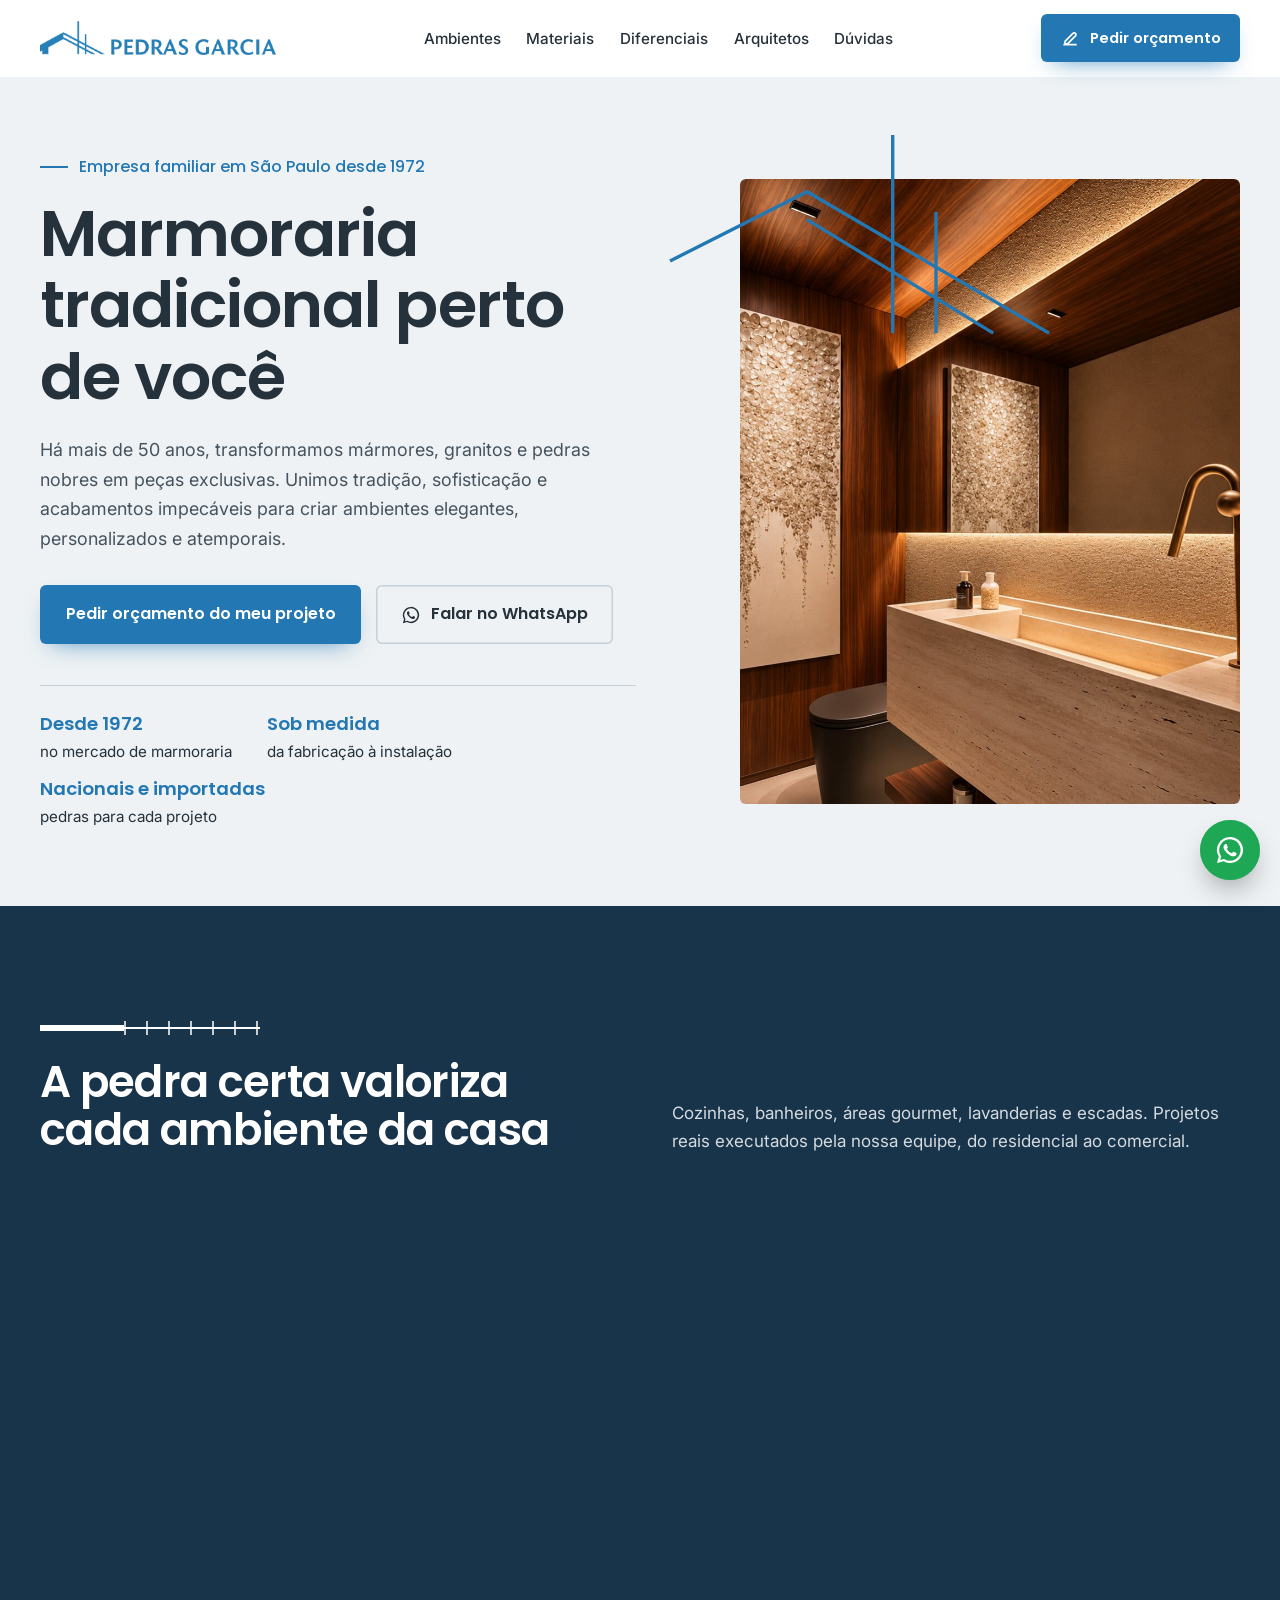
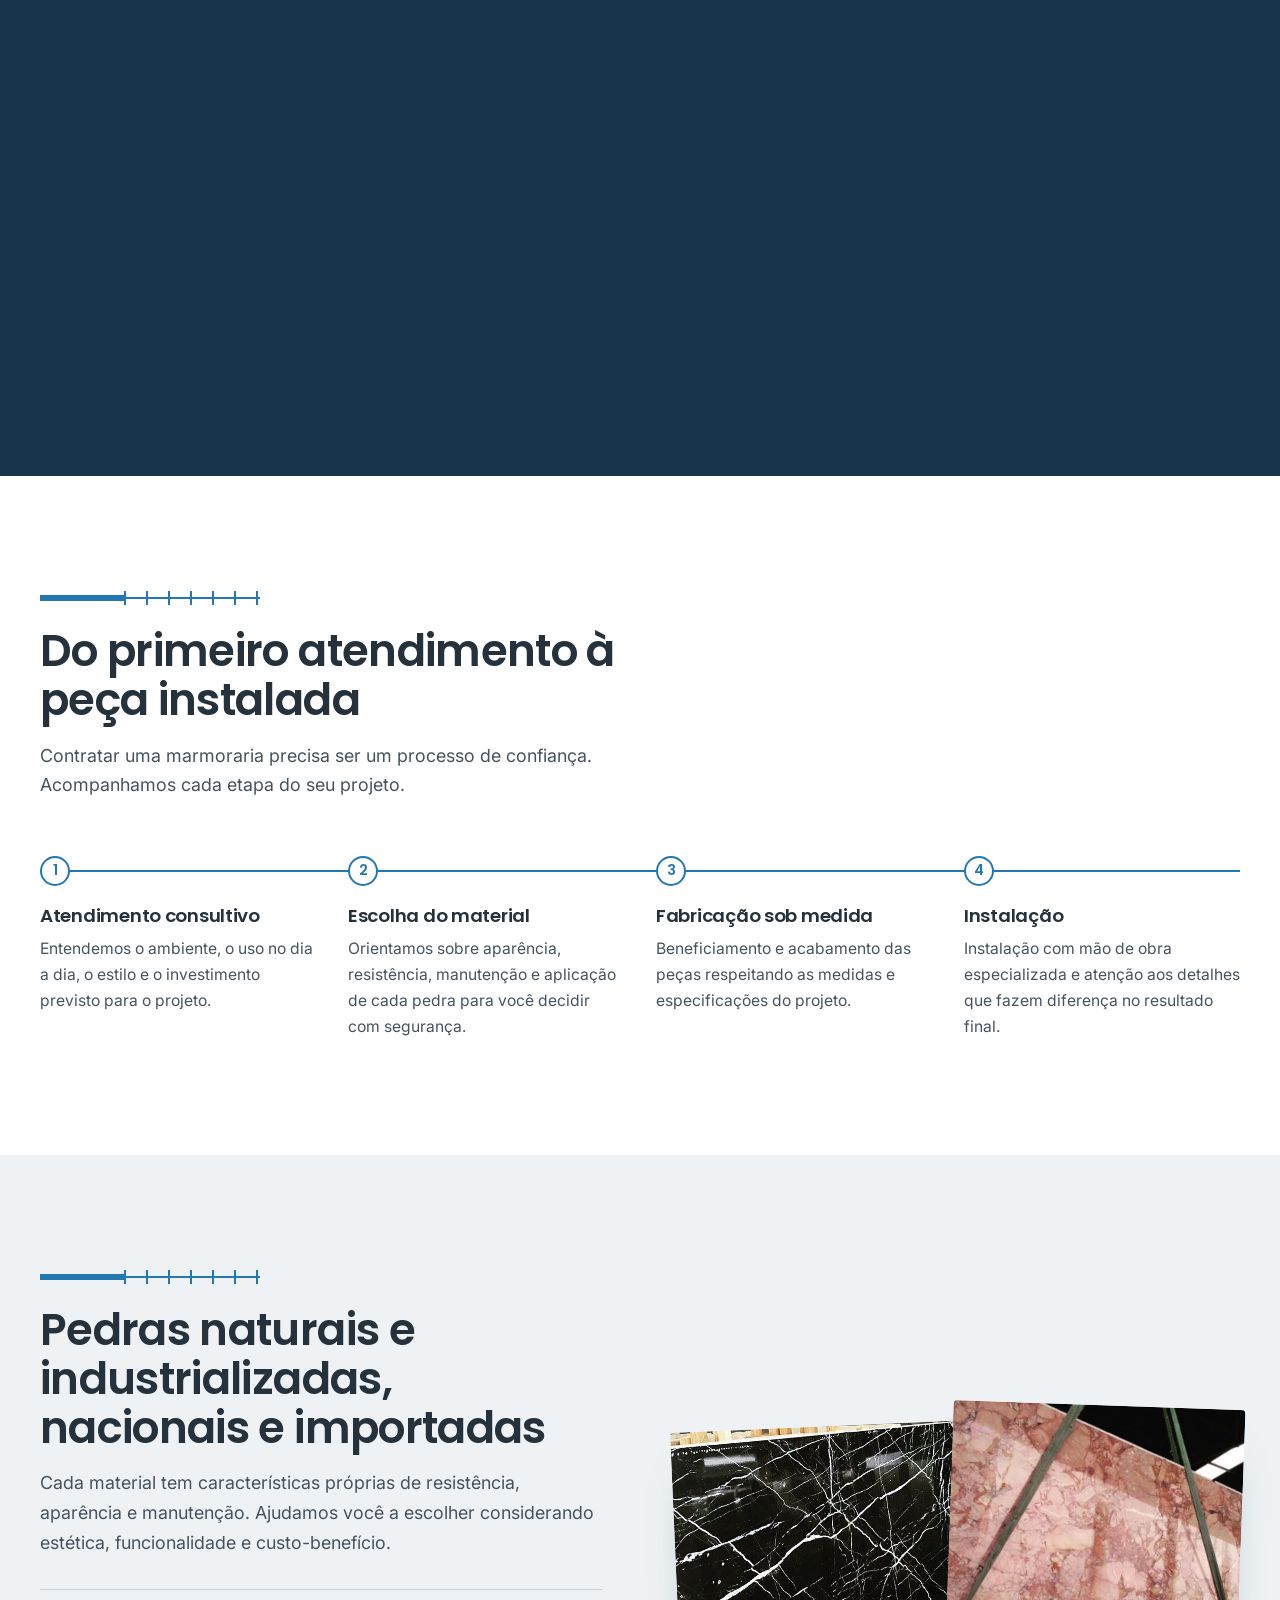
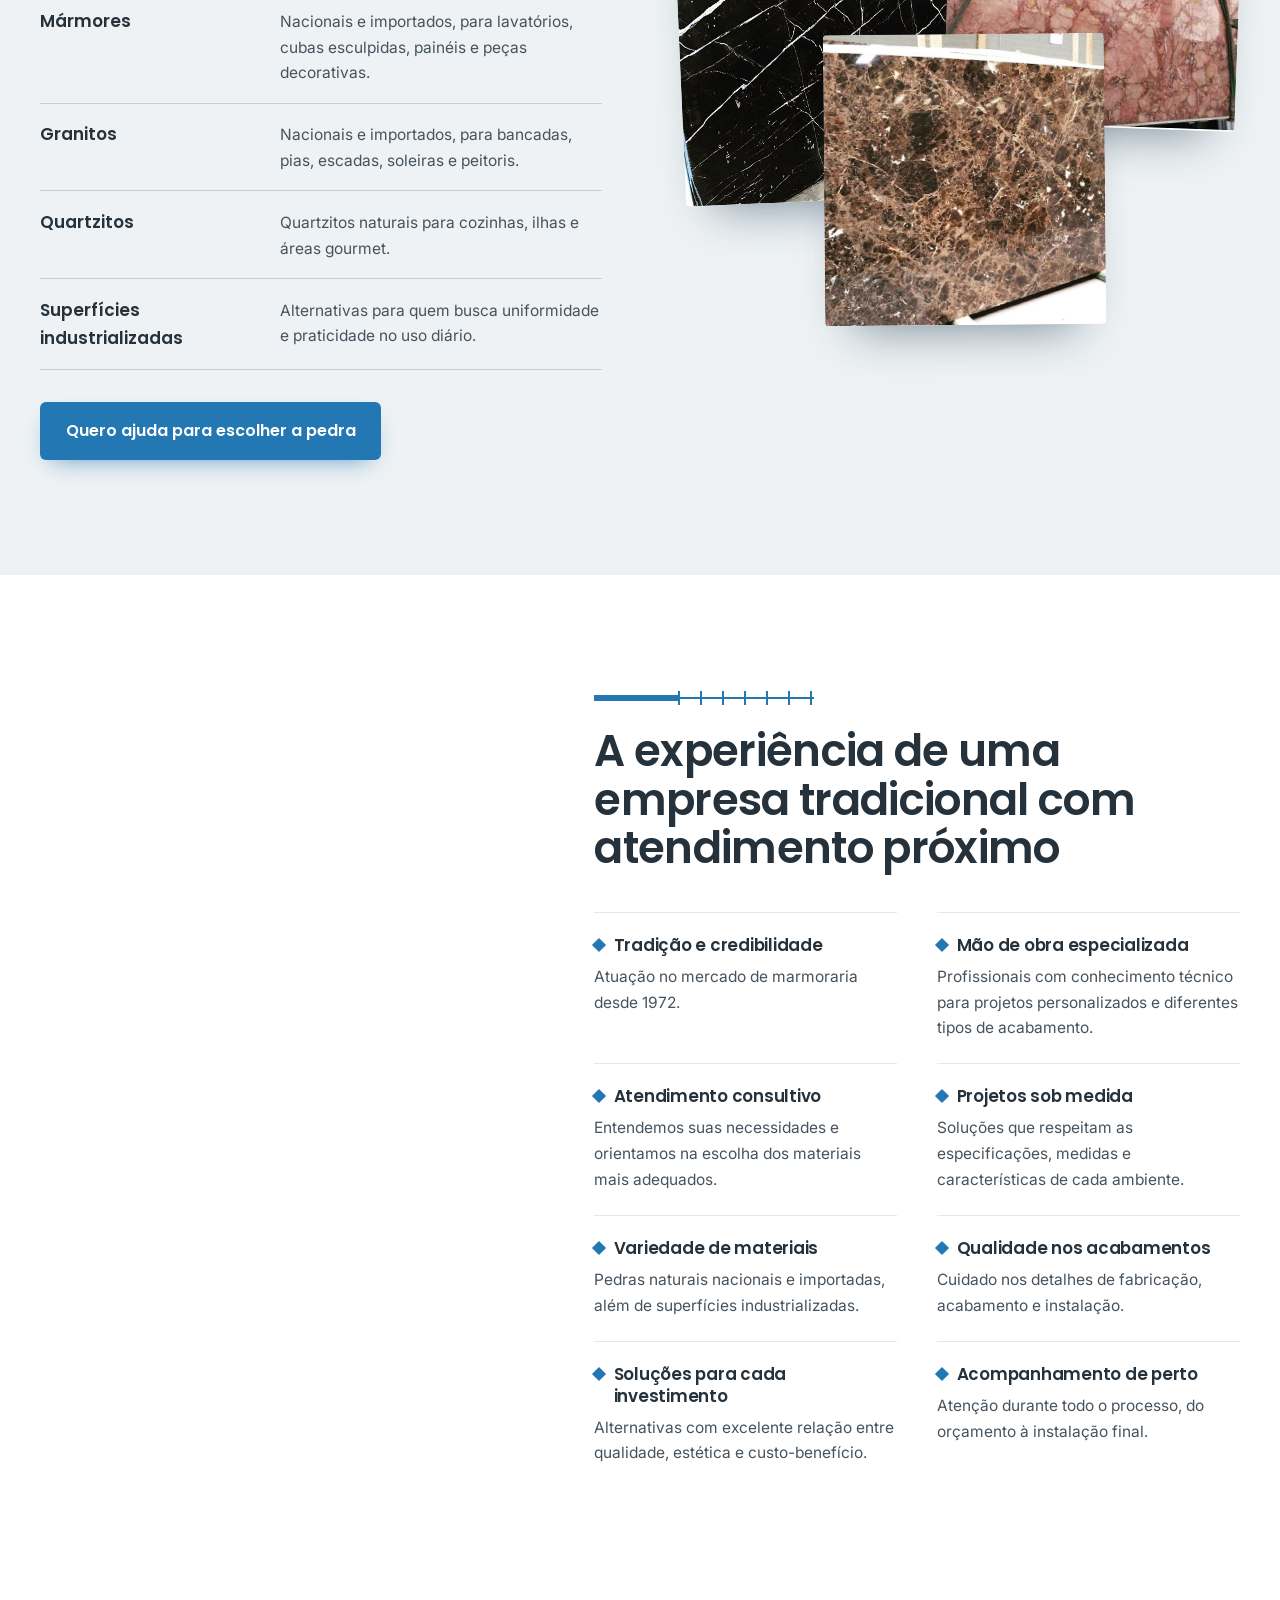
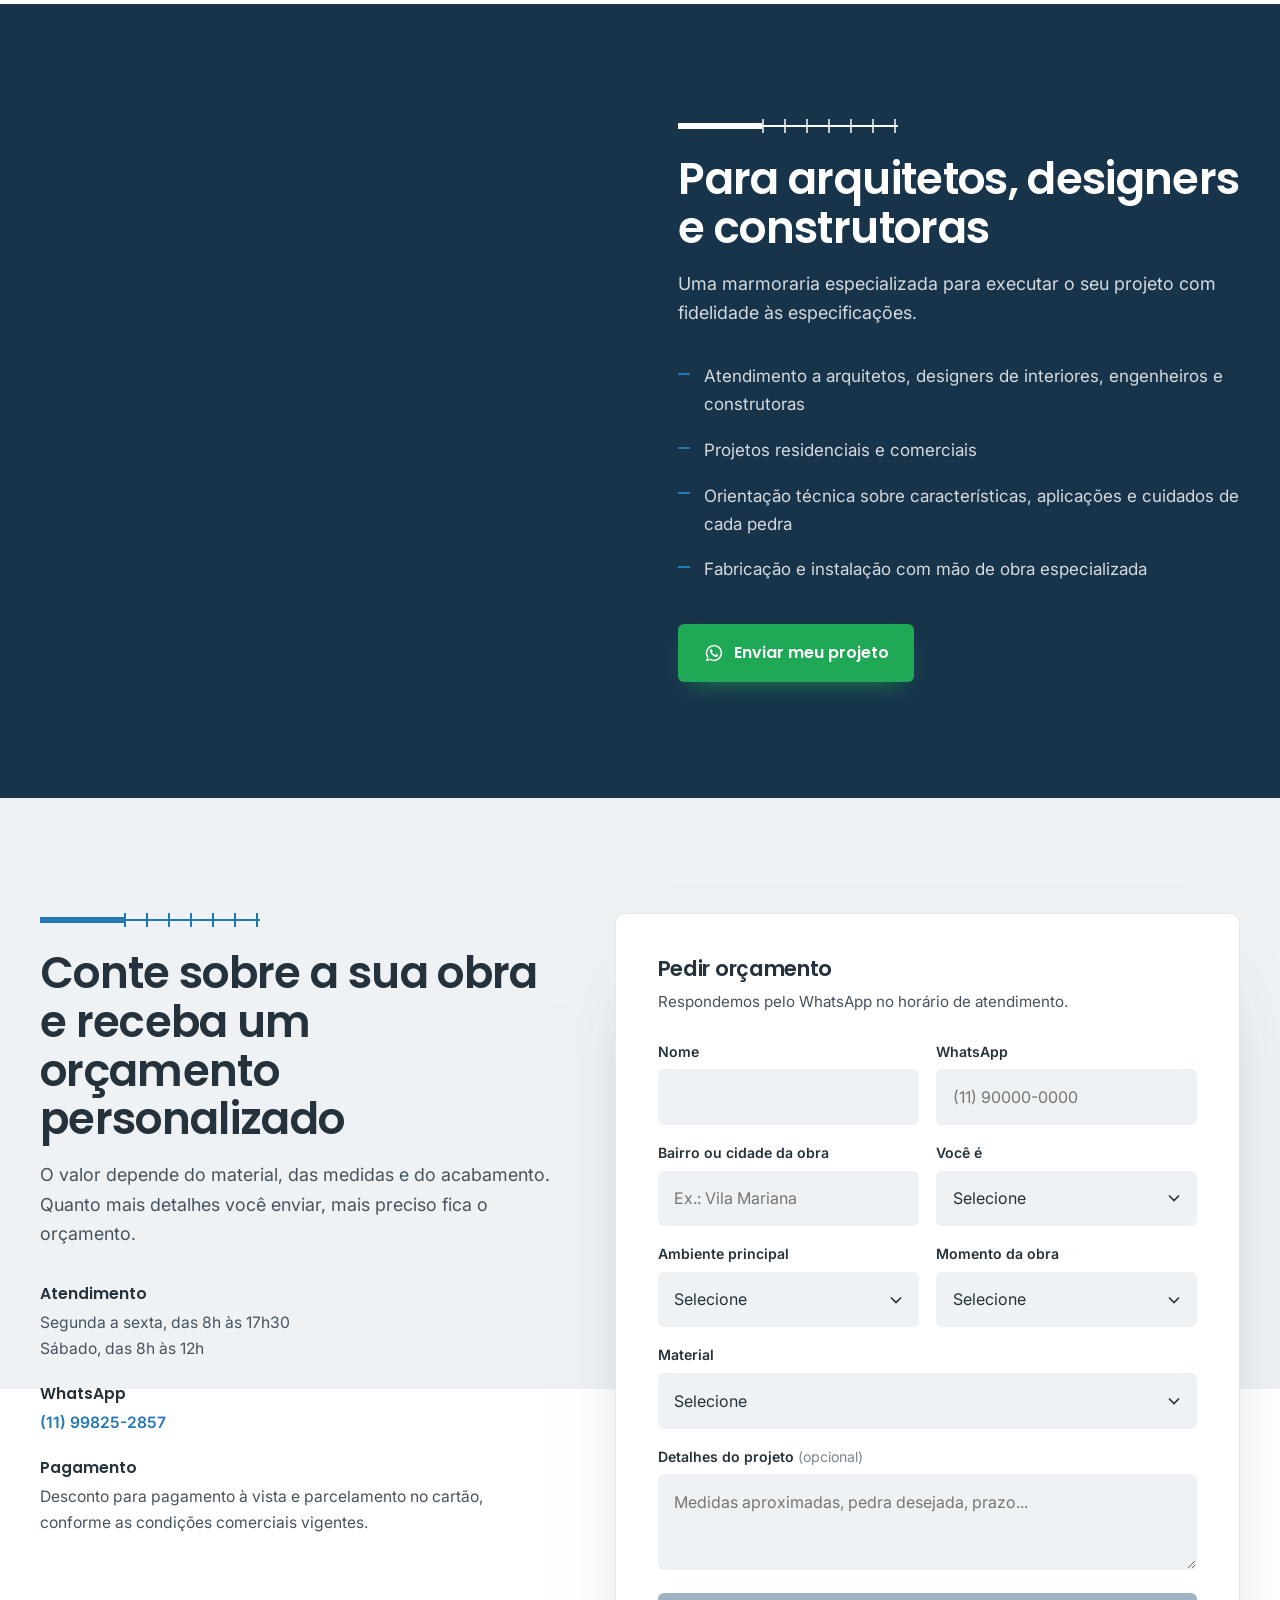
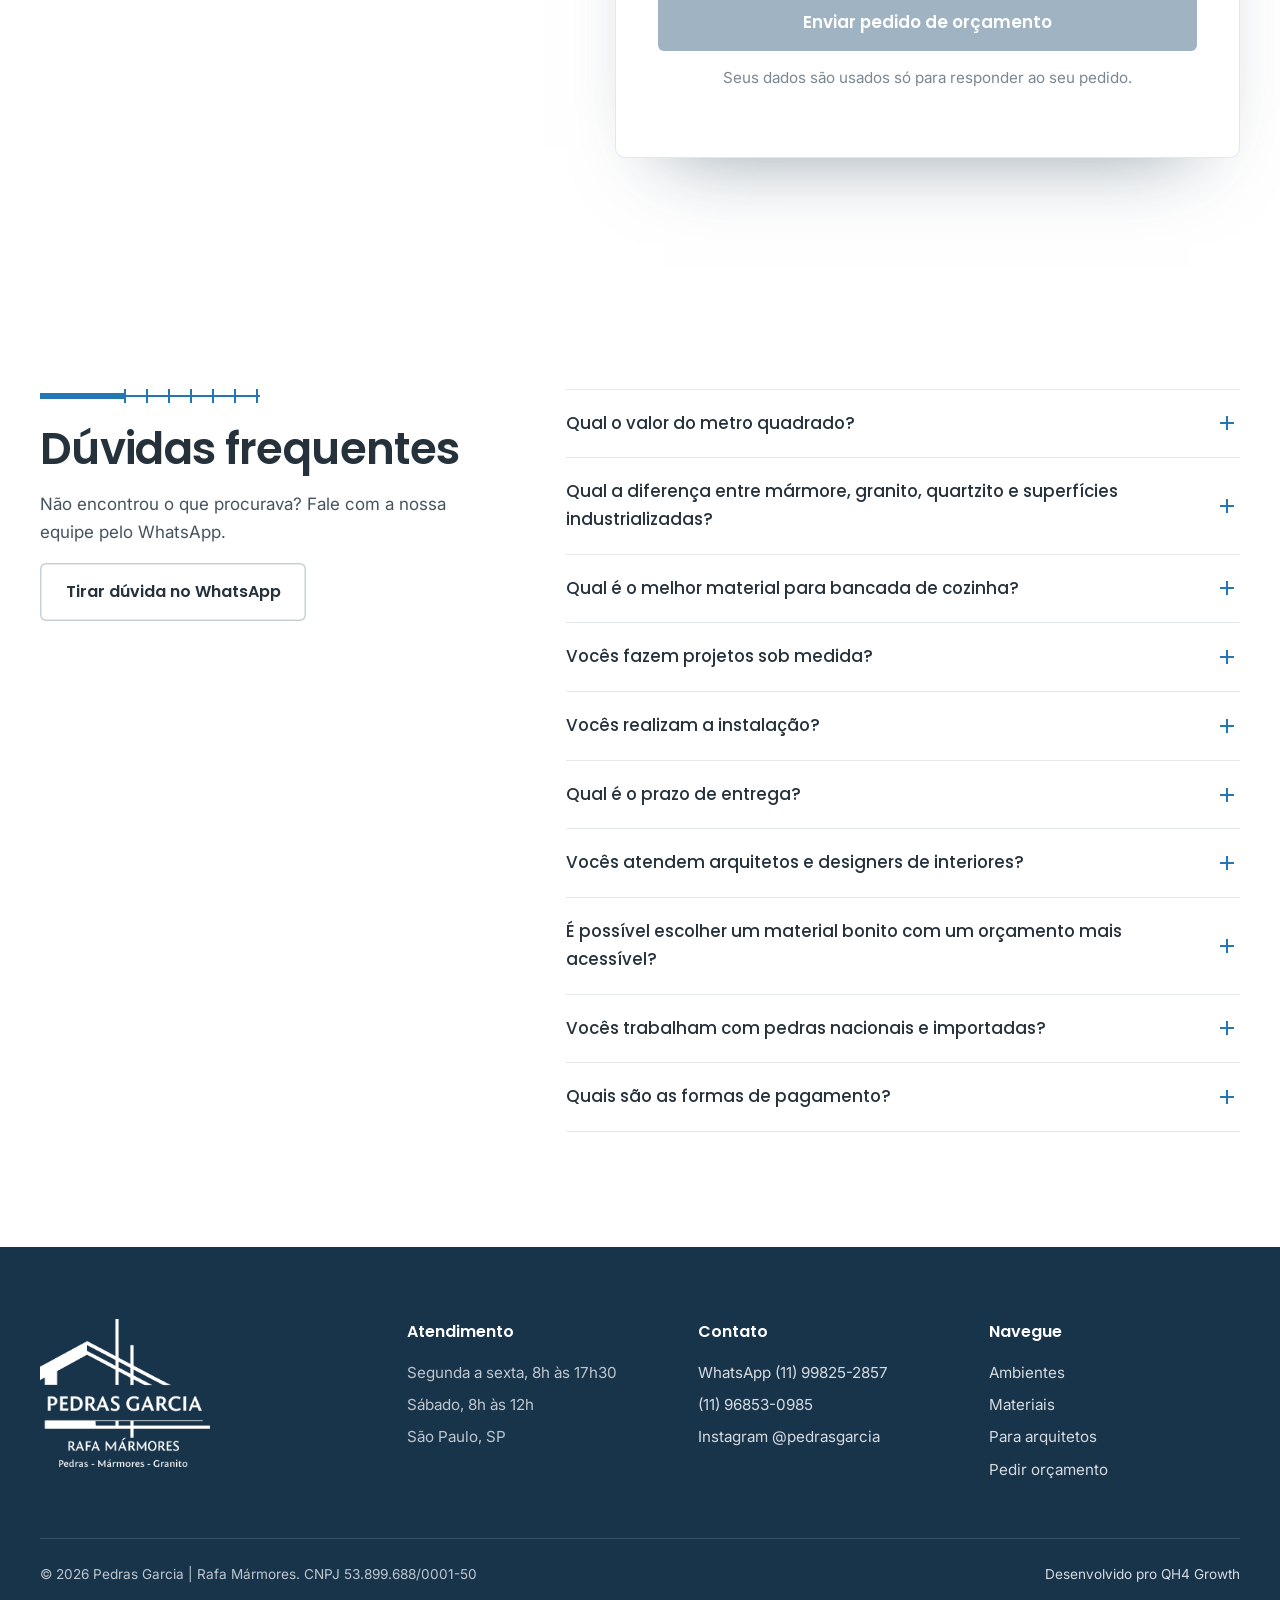
==== commit a50e3b64: "Add files via upload" ====
--- a/index.html
+++ b/index.html
@@ -147,7 +147,7 @@
     <div class="hero-texto">
       <p class="hero-sobre">Empresa familiar em São Paulo desde 1972</p>
       <h1>Marmoraria tradicional perto de você</h1>
-      <p class="lead">Bancadas, pias, ilhas, lavatórios e cubas esculpidas em mármore, granito, quartzito e superfícies industrializadas. Peças sob medida, fabricadas e instaladas por mão de obra especializada.</p>
+      <p class="lead">Há mais de 50 anos, transformamos mármores, granitos e pedras nobres em peças exclusivas. Unimos tradição, sofisticação e acabamentos impecáveis para criar ambientes elegantes, personalizados e atemporais.</p>
       <div class="hero-ctas">
         <a class="btn btn-azul" href="#orcamento">Pedir orçamento do meu projeto</a>
         <a class="btn btn-linha" href="#" data-wa="hero">
--- a/assets/css/style.css
+++ b/assets/css/style.css
@@ -381,3 +381,8 @@
   .js .rv .regua::before,.js .rv .regua::after,.js .proc li::before,.js .arq .rv li::before{transform:none!important}
   .js .dif-lista li h3::before{transform:translateY(-1px) rotate(45deg)!important}
 }
+
+/* Linha do processo passa por baixo dos círculos */
+.proc::before,.proc::after{z-index:0}
+.proc li{z-index:1}
+.proc li::before{z-index:2}
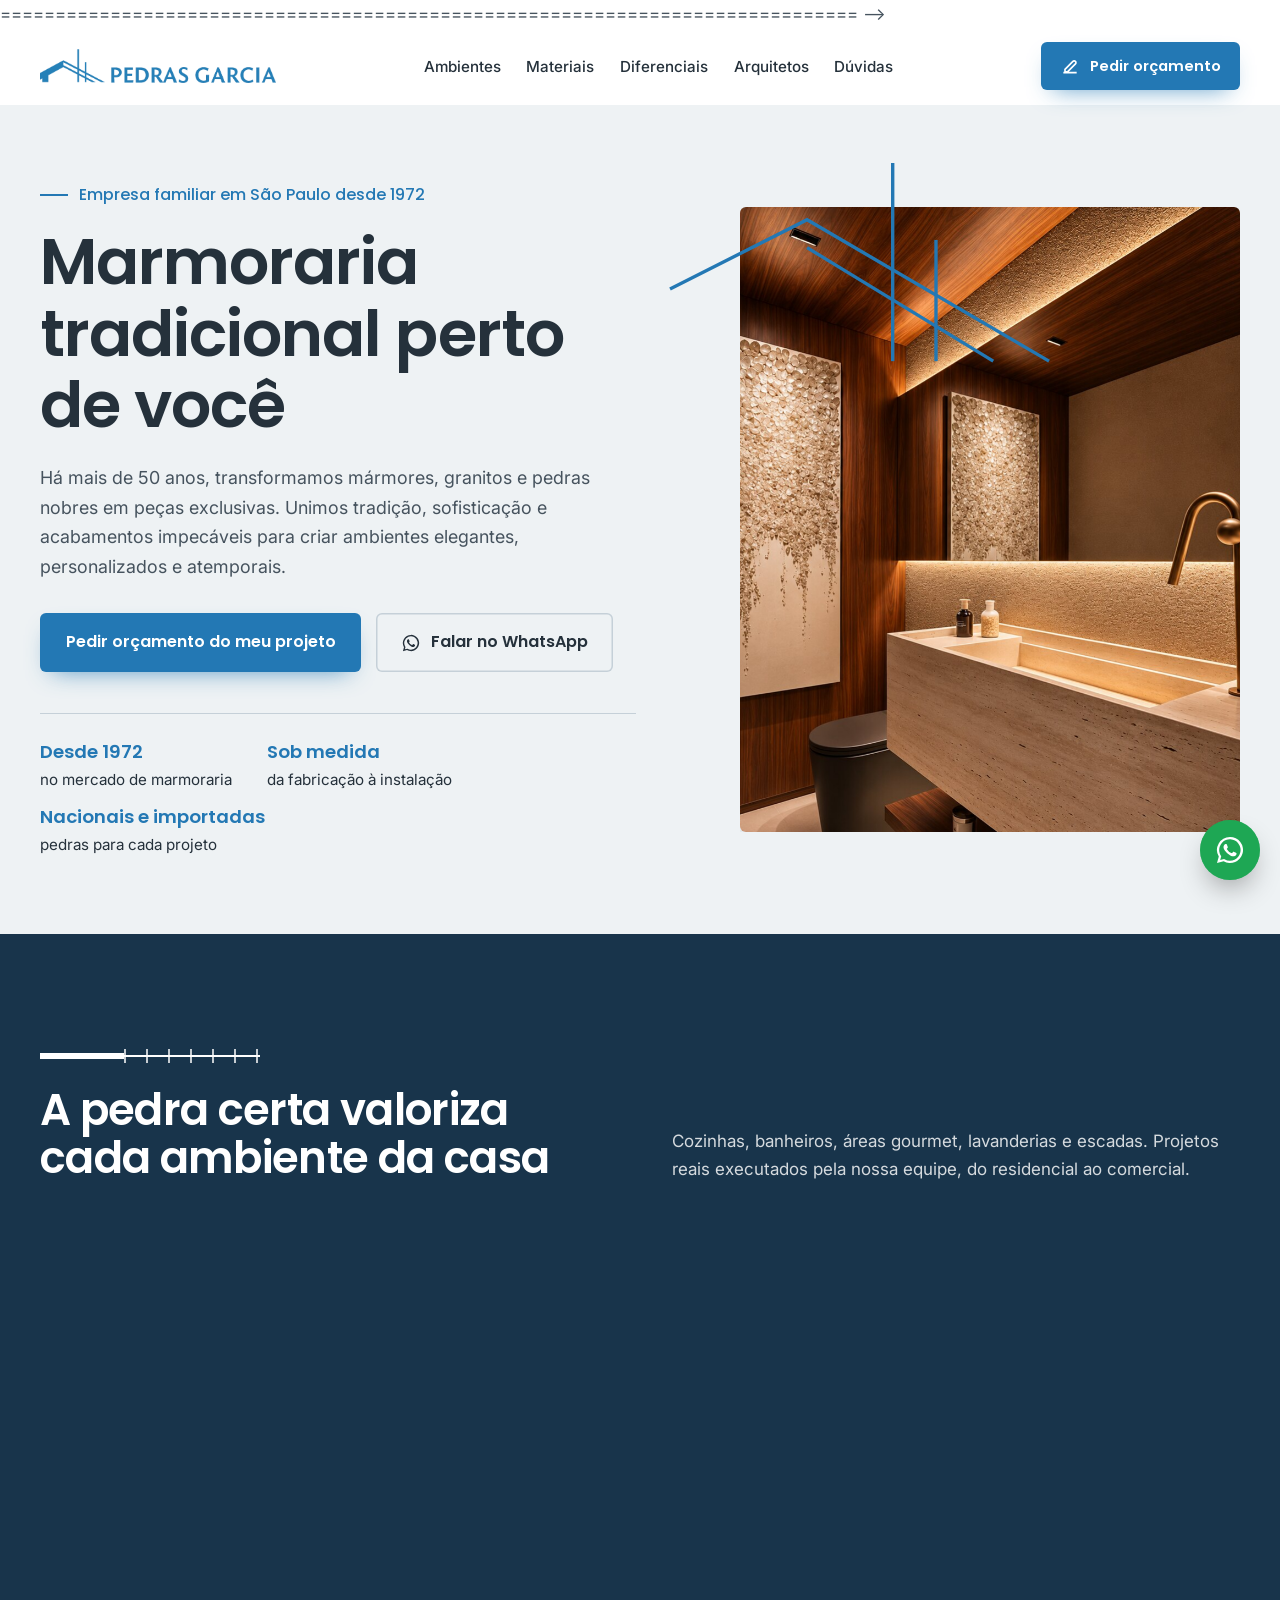
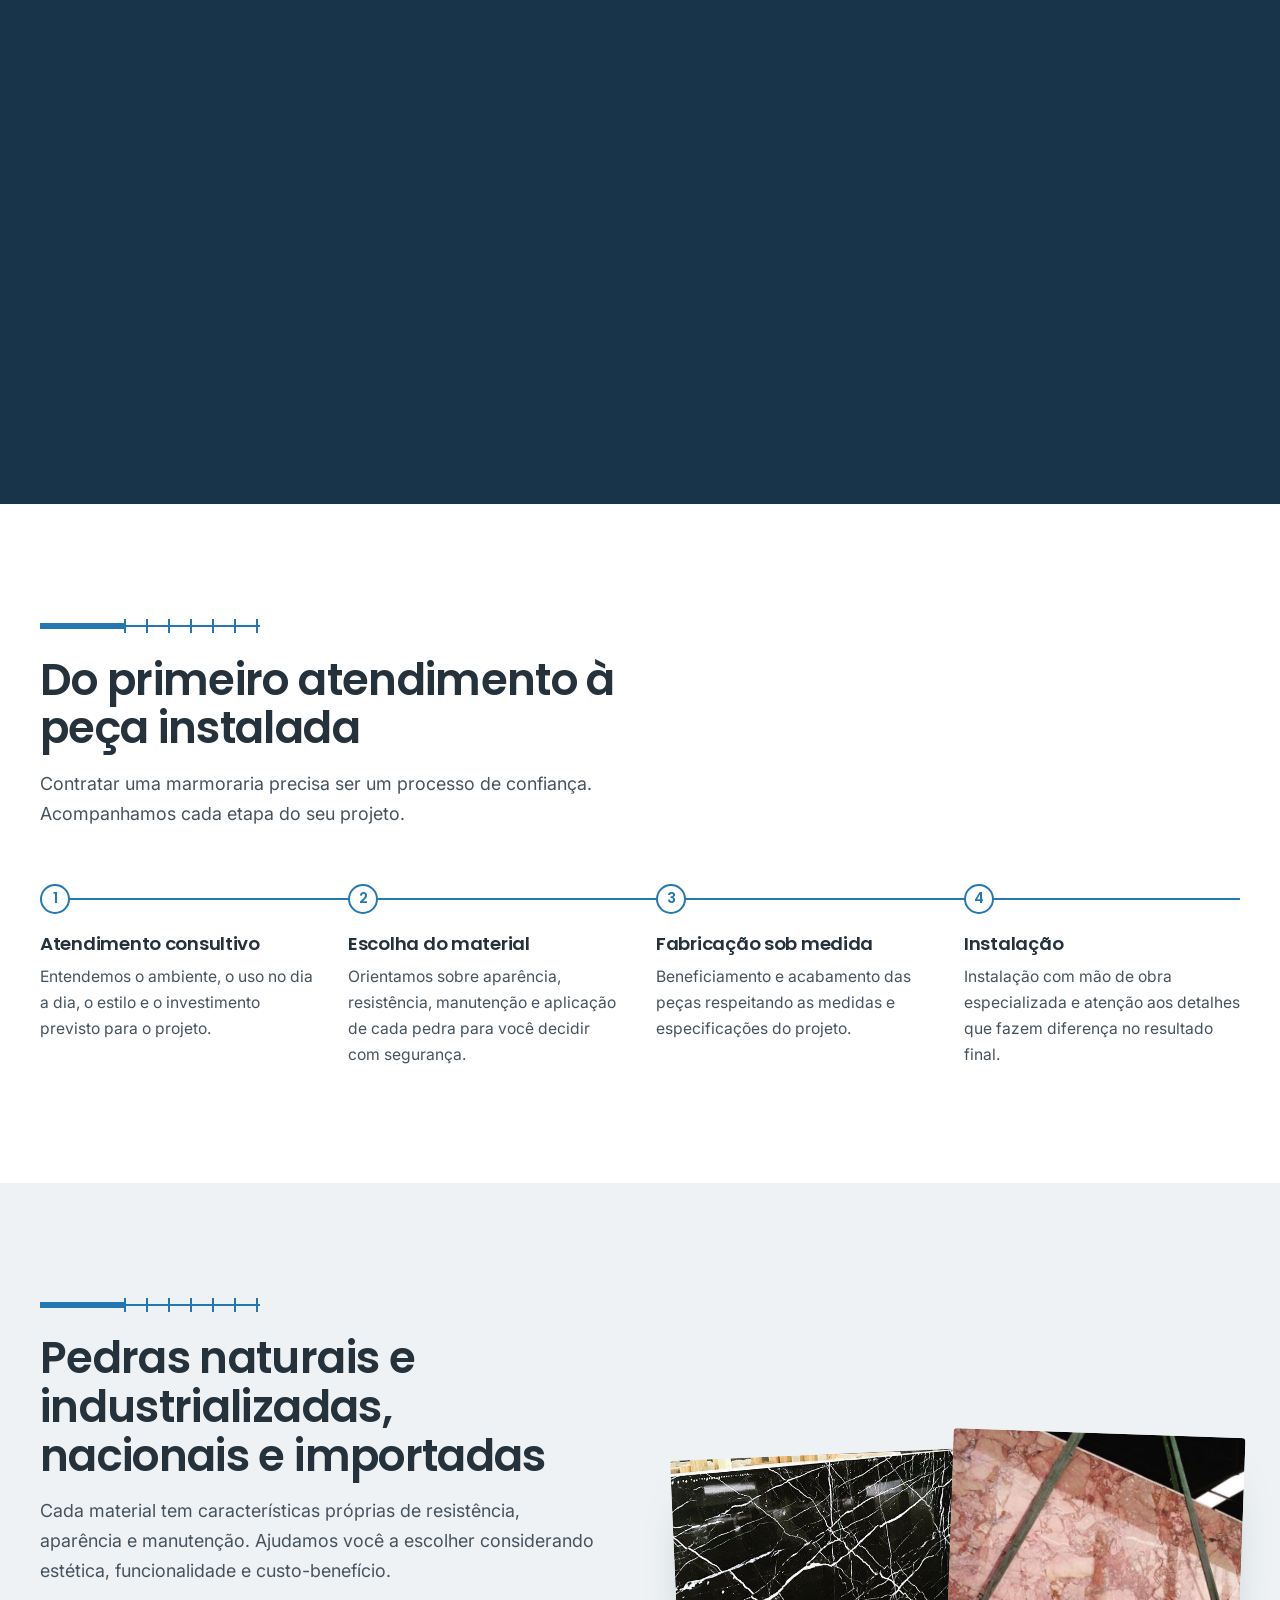
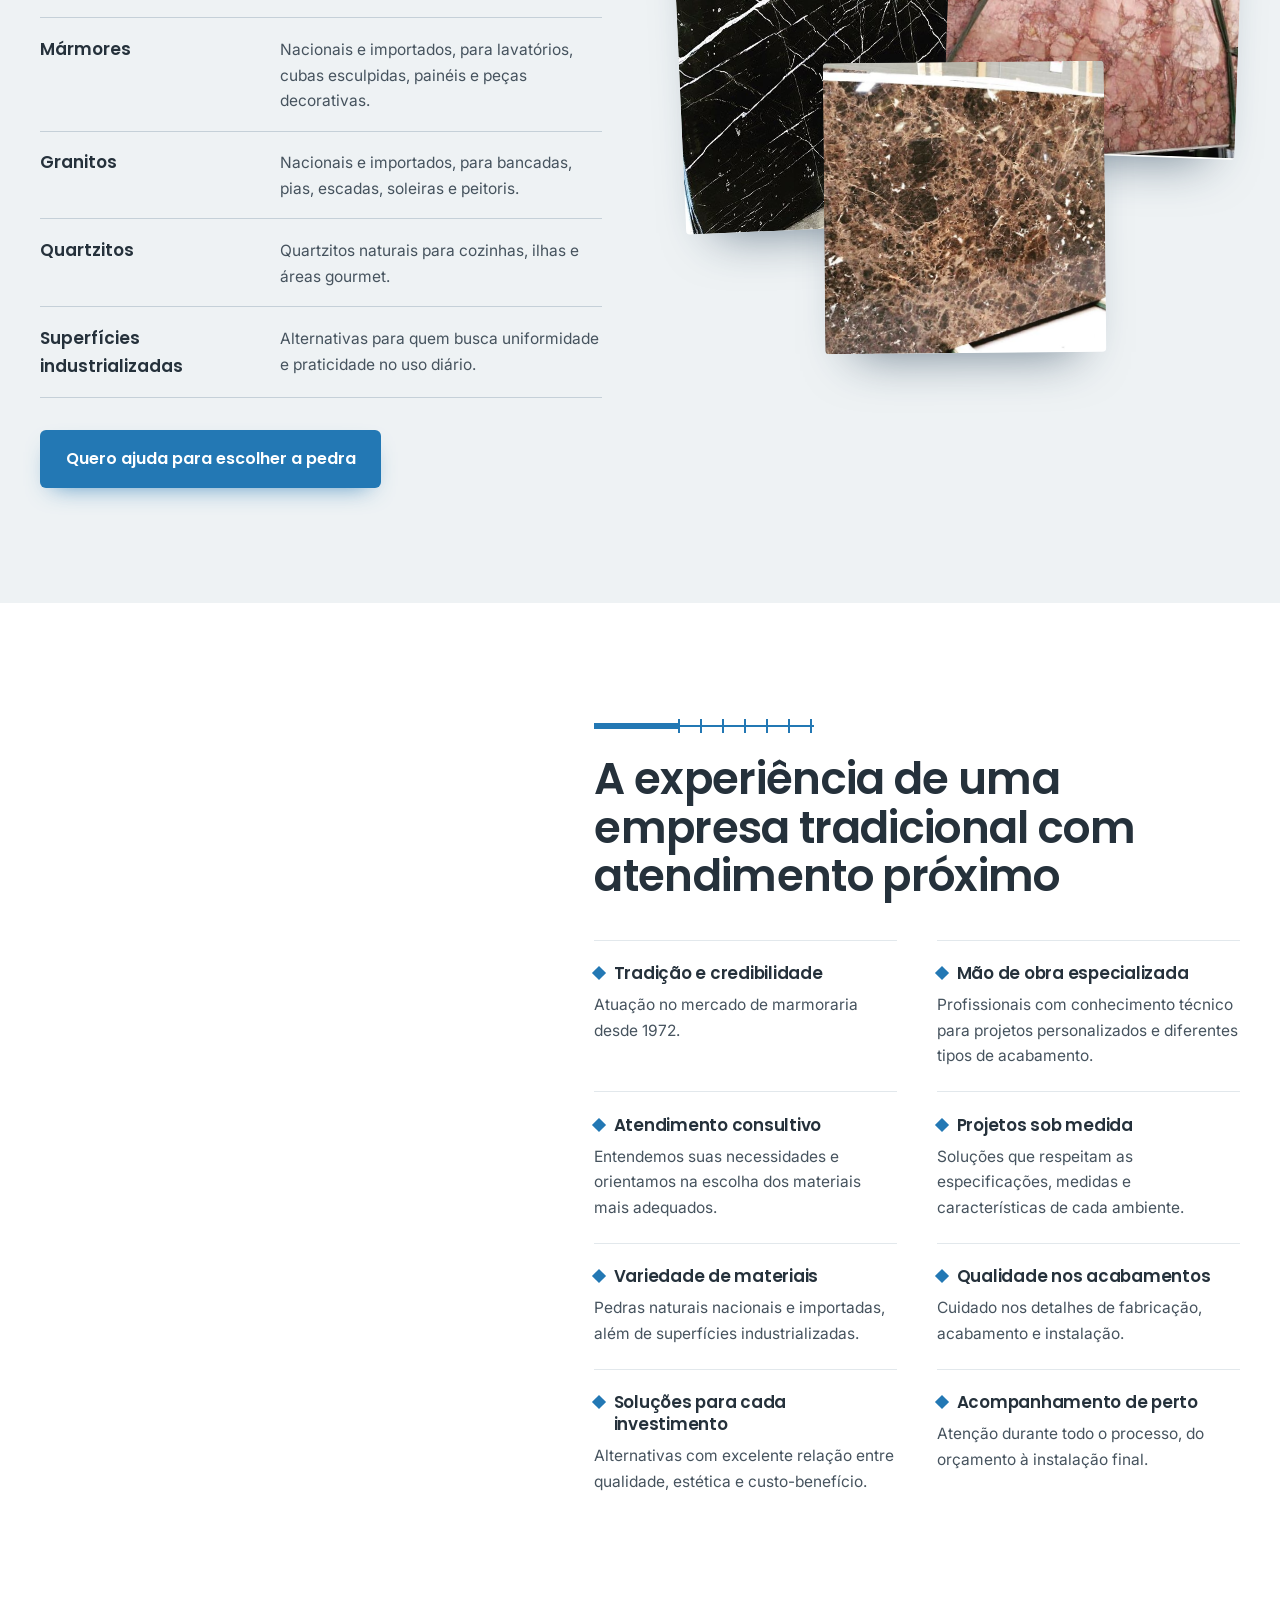
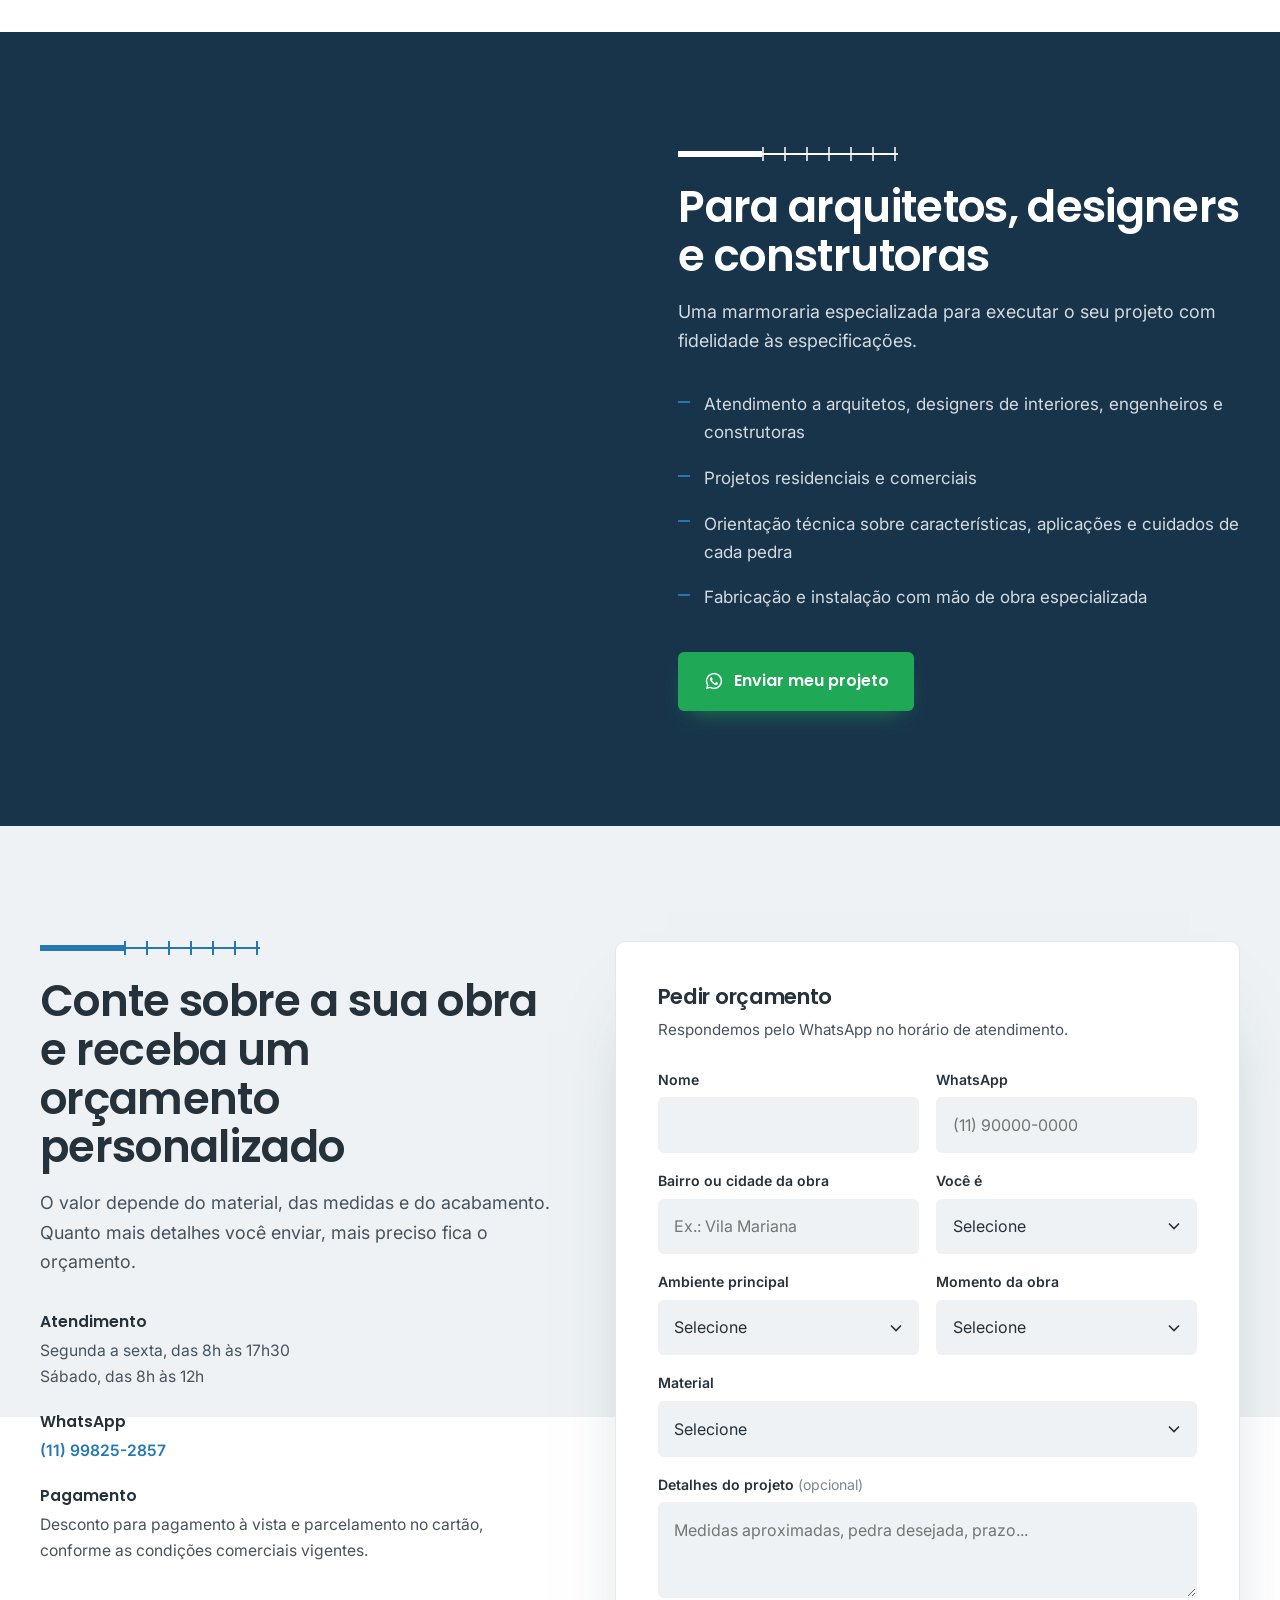
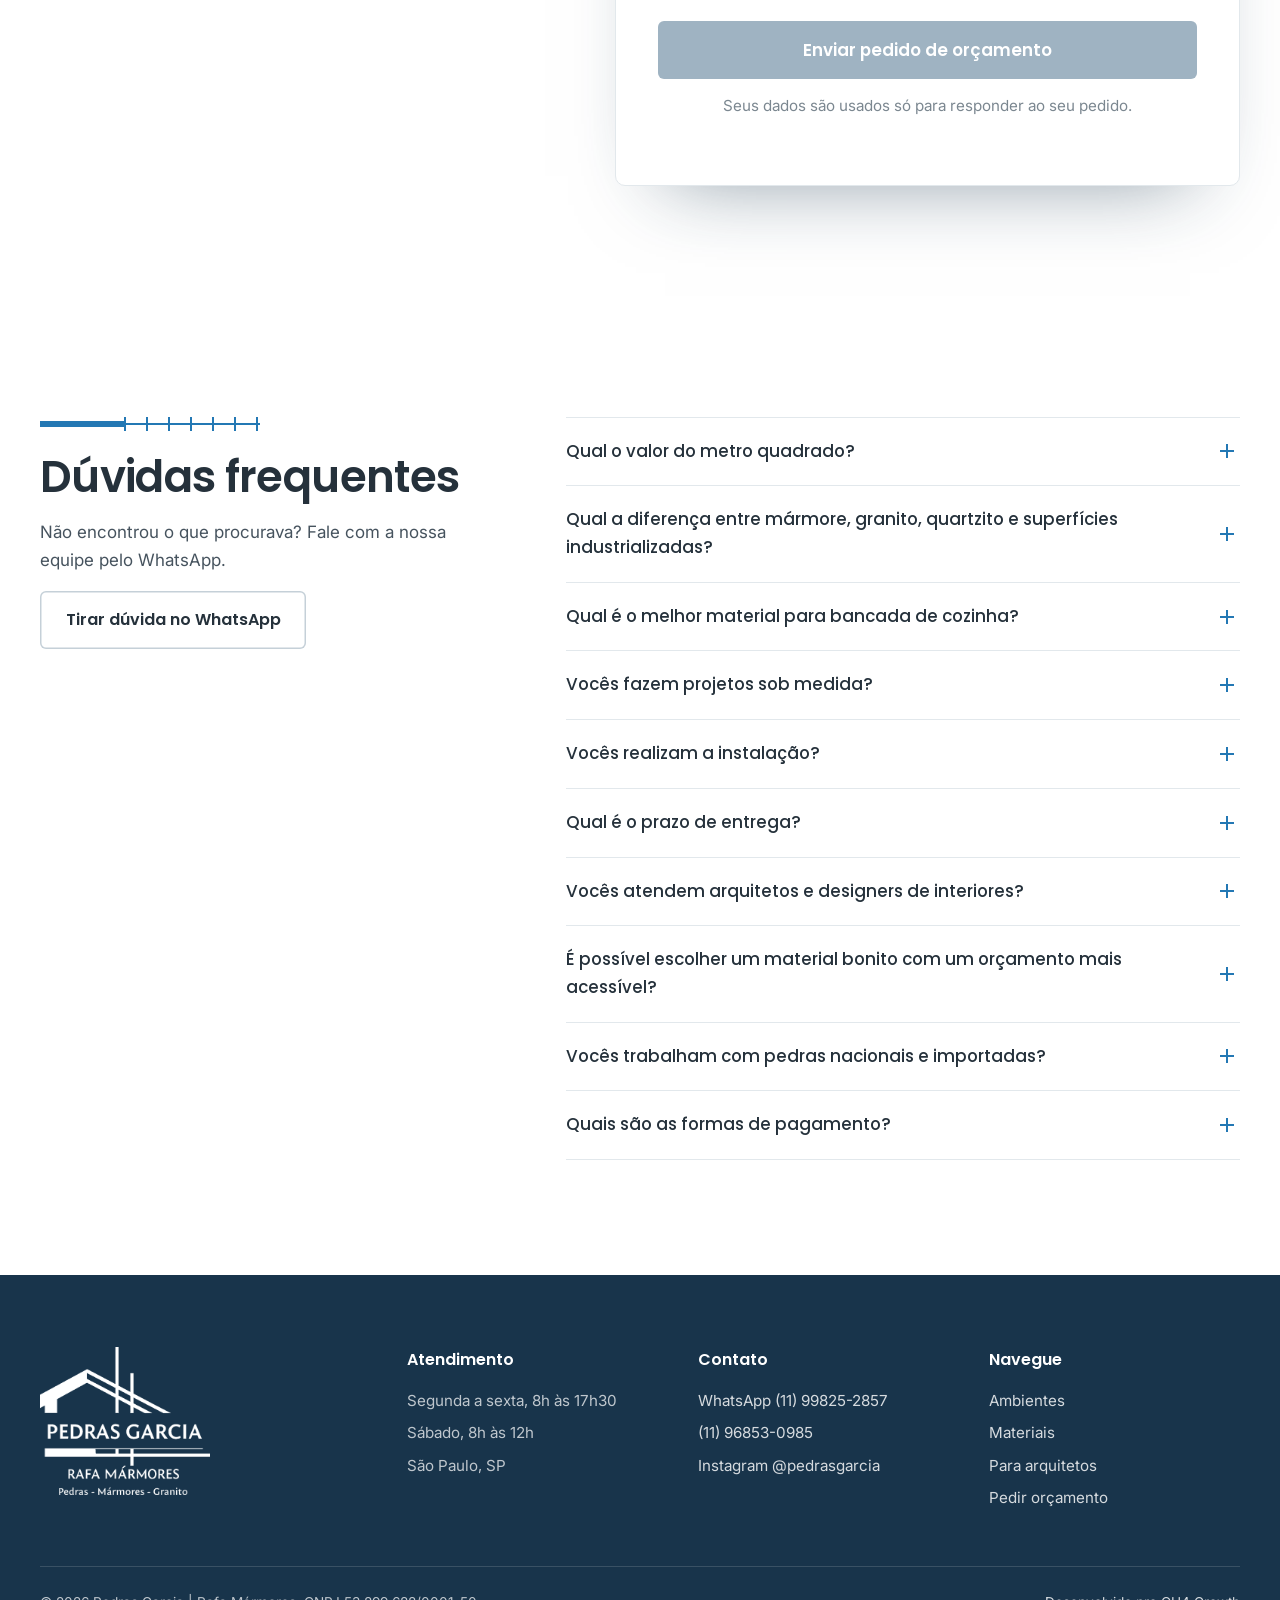
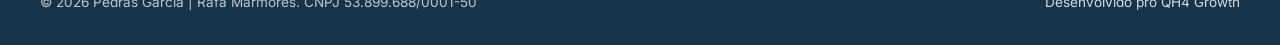
==== commit 7369194b: "Add Google Tag Manager and Facebook Pixel scripts" ====
--- a/index.html
+++ b/index.html
@@ -5,17 +5,32 @@
 <meta name="viewport" content="width=device-width, initial-scale=1">
 
 <!-- ==============================================================================
-     [QH4 SLOT 1] GOOGLE TAG MANAGER (HEAD)
-     Cole aqui o PRIMEIRO código do GTM (o <script>), o mais alto possível no <head>.
-     Exemplo: <script>(function(w,d,s,l,i){w[l]=w[l]||[];...})(window,document,'script','dataLayer','GTM-XXXXXXX');</script>
-     Use o mesmo container nas 3 páginas: index.html, obrigado.html e 404.html.
-     ============================================================================== -->
-
-<!-- ==============================================================================
-     [QH4 SLOT 2] VERIFICAÇÕES DE DOMÍNIO
-     Search Console, Meta Business (verificação de domínio) etc.
-     Exemplo: <meta name="google-site-verification" content="XXXX">
-     Exemplo: <meta name="facebook-domain-verification" content="XXXX">
+    <script async src="https://www.googletagmanager.com/gtm.js?id=GTM-TLTR53TC"></script>
+<script>
+  window.dataLayer = window.dataLayer || [];
+  function gtag(){dataLayer.push(arguments);}
+  gtag('js', new Date());
+</script>
+     ============================================================================== -->
+
+<!-- ==============================================================================
+<!-- Meta Pixel Code -->
+<script>
+!function(f,b,e,v,n,t,s)
+{if(f.fbq)return;n=f.fbq=function(){n.callMethod?
+n.callMethod.apply(n,arguments):n.queue.push(arguments)};
+if(!f._fbq)f._fbq=n;n.push=n;n.loaded=!0;n.version='2.0';
+n.queue=[];t=b.createElement(e);t.async=!0;
+t.src=v;s=b.getElementsByTagName(e)[0];
+s.parentNode.insertBefore(t,s)}(window, document,'script',
+'https://connect.facebook.net/en_US/fbevents.js');
+fbq('init', '1389617808317453');
+fbq('track', 'PageView');
+</script>
+<noscript><img height="1" width="1" style="display:none"
+src="https://www.facebook.com/tr?id=1389617808317453&ev=PageView&noscript=1"
+/></noscript>
+<!-- End Meta Pixel Code -->
      ============================================================================== -->
 
 <title>Marmoraria em São Paulo desde 1972 | Pedras Garcia</title>
@@ -112,8 +127,12 @@
 </head>
 <body>
 <!-- ==============================================================================
-     [QH4 SLOT 5] GOOGLE TAG MANAGER (NOSCRIPT)
-     Cole aqui o SEGUNDO código do GTM (o <noscript><iframe ...>), logo depois de abrir o <body>.
+<script async src="https://www.googletagmanager.com/gtm.js?id=GTM-TLTR53TC"></script>
+<script>
+  window.dataLayer = window.dataLayer || [];
+  function gtag(){dataLayer.push(arguments);}
+  gtag('js', new Date());
+</script>
      ============================================================================== -->
 
 <a class="skip" href="#conteudo">Pular para o conteúdo</a>
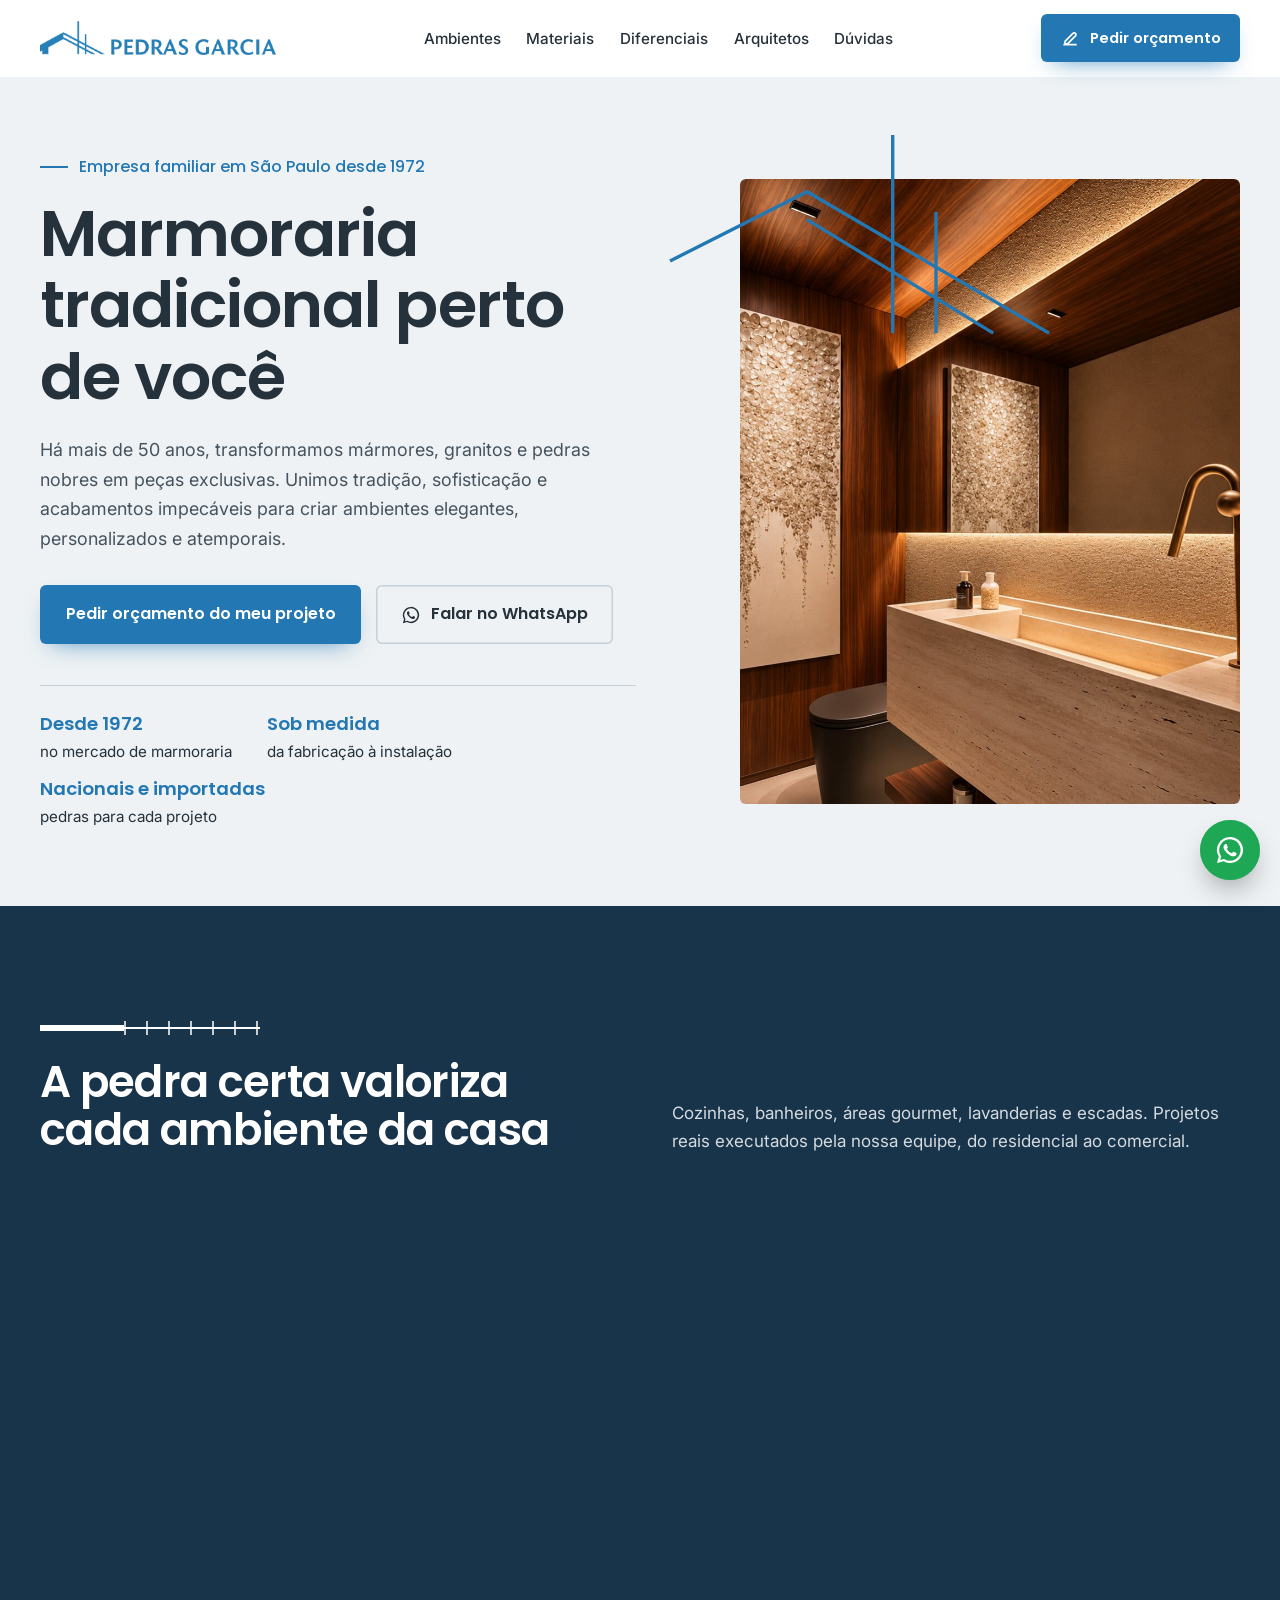
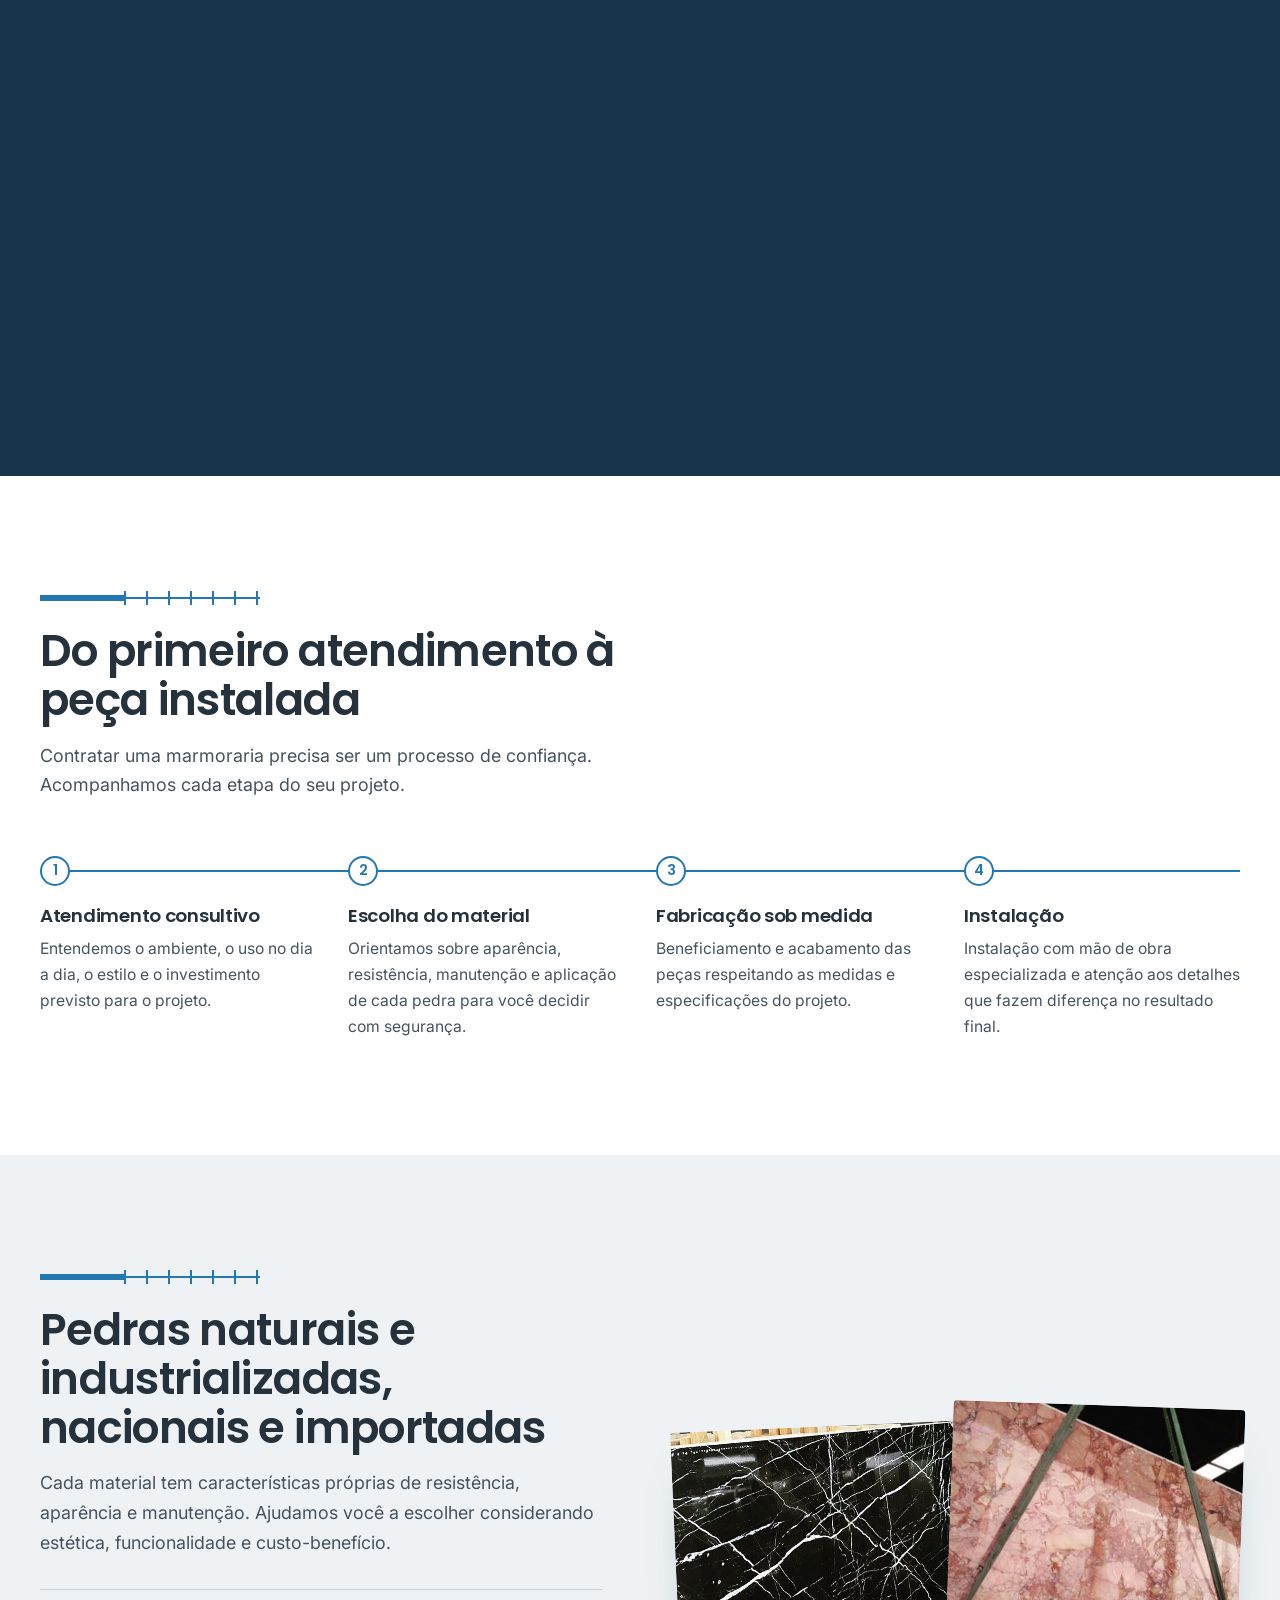
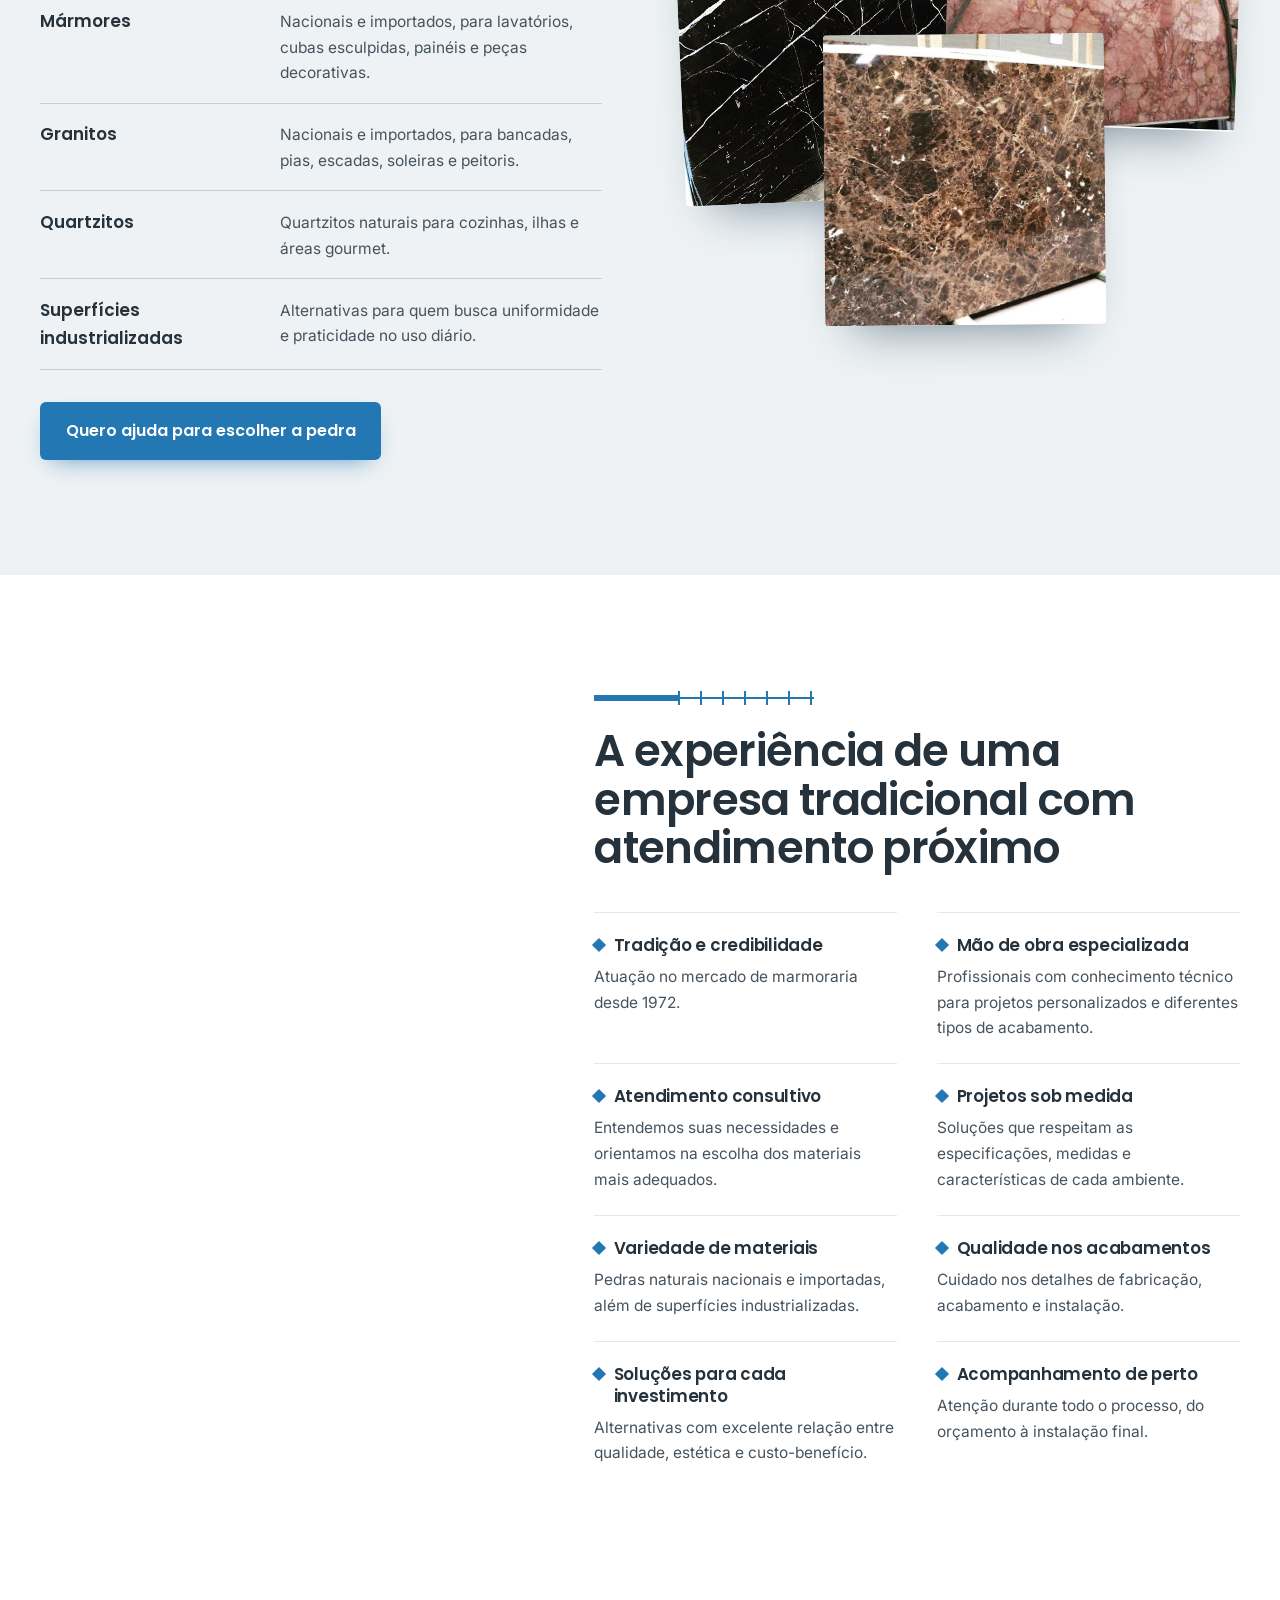
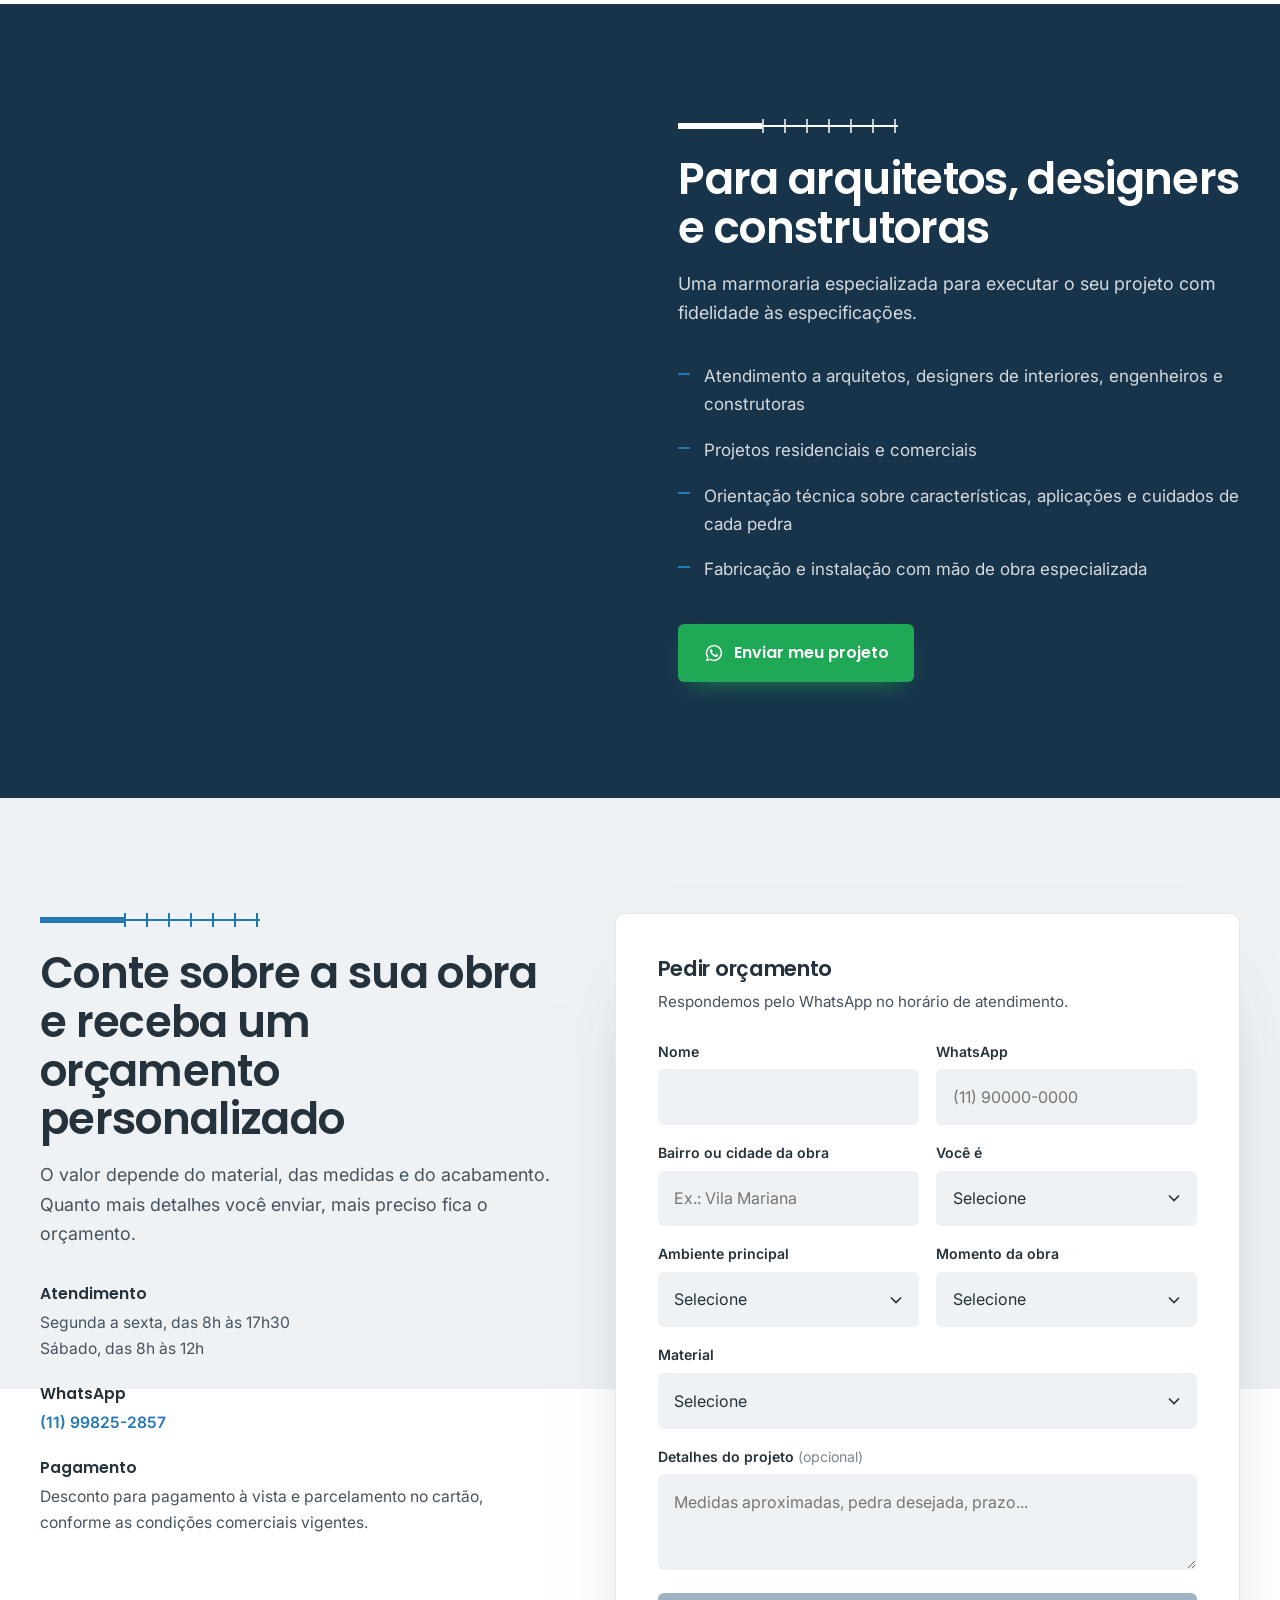
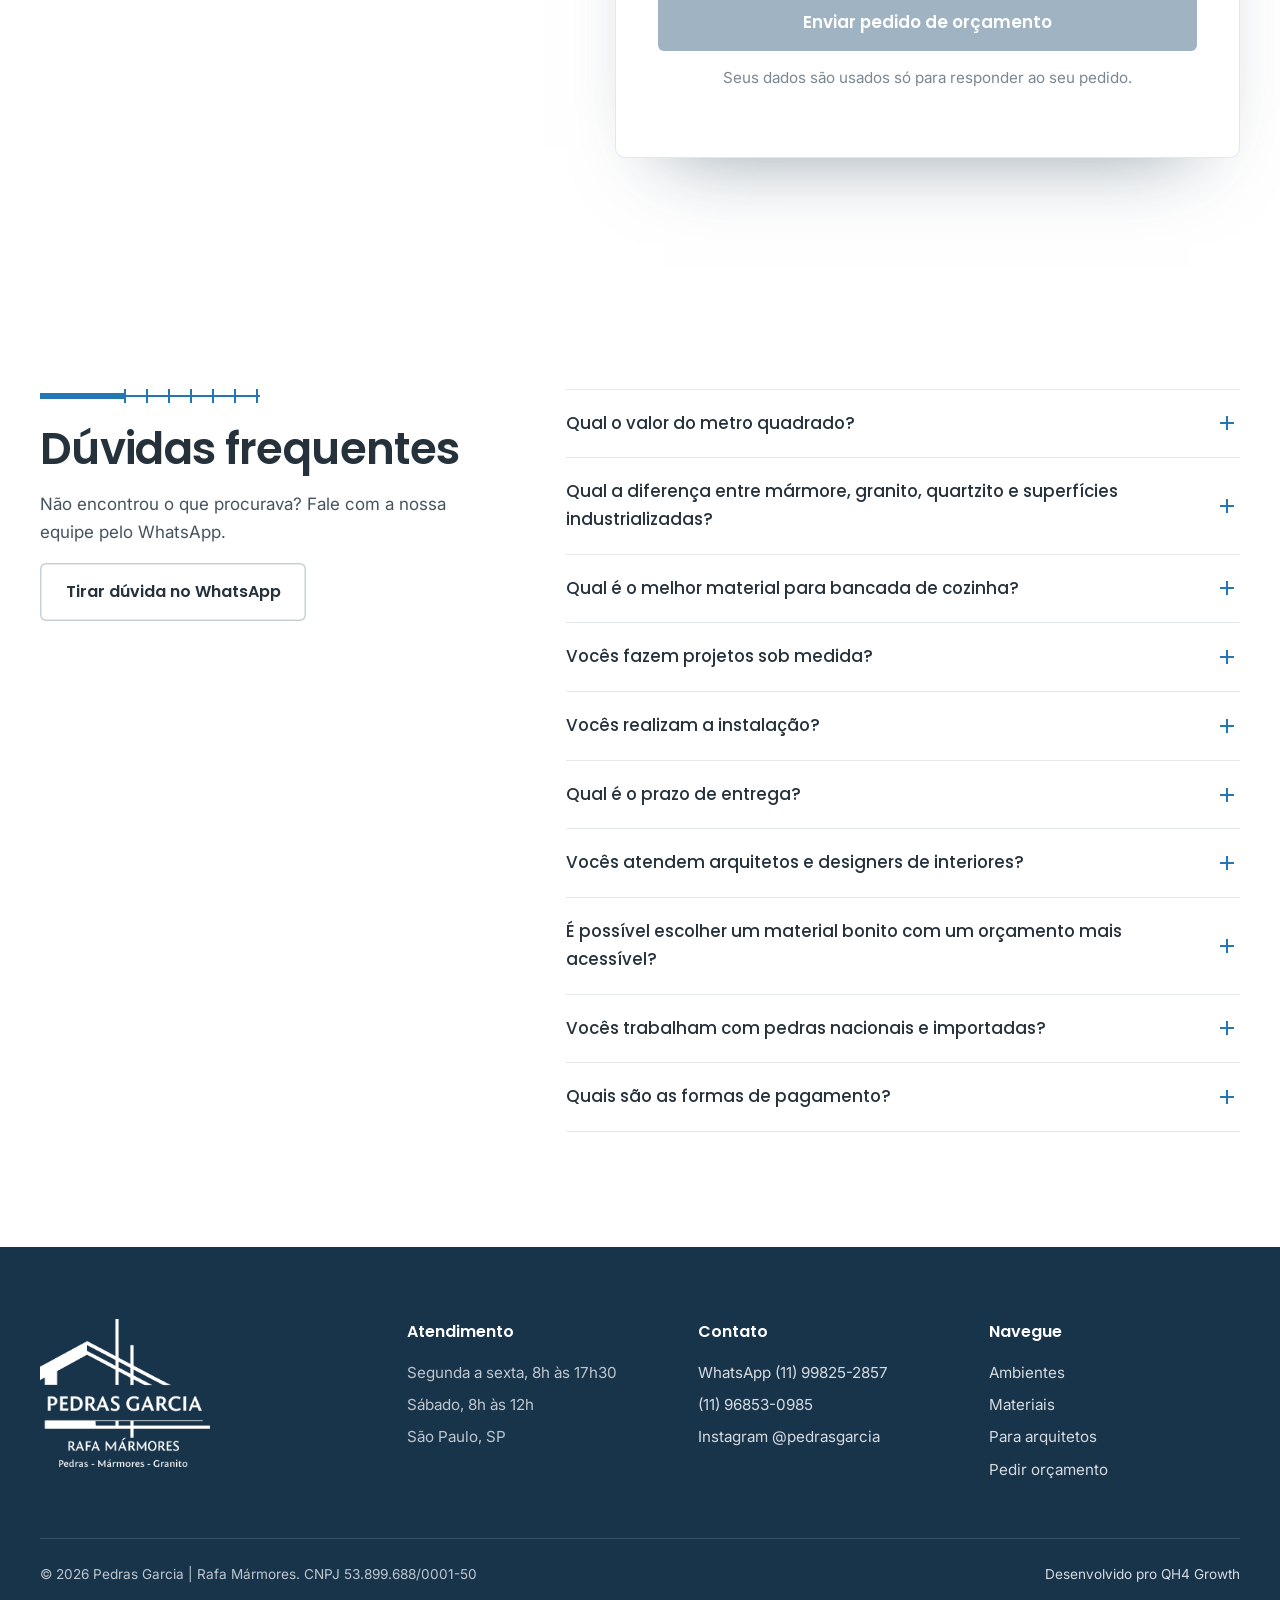
==== commit 5922d4d5: "Install GTM (GTM-TLTR53TC) and Meta Pixel on all pages Remove broken commented-out snippets from ind" ====
--- a/index.html
+++ b/index.html
@@ -4,34 +4,18 @@
 <meta charset="utf-8">
 <meta name="viewport" content="width=device-width, initial-scale=1">
 
-<!-- ==============================================================================
-    <script async src="https://www.googletagmanager.com/gtm.js?id=GTM-TLTR53TC"></script>
+<!-- Google Tag Manager -->
 <script>
   window.dataLayer = window.dataLayer || [];
   function gtag(){dataLayer.push(arguments);}
   gtag('js', new Date());
 </script>
-     ============================================================================== -->
-
-<!-- ==============================================================================
-<!-- Meta Pixel Code -->
-<script>
-!function(f,b,e,v,n,t,s)
-{if(f.fbq)return;n=f.fbq=function(){n.callMethod?
-n.callMethod.apply(n,arguments):n.queue.push(arguments)};
-if(!f._fbq)f._fbq=n;n.push=n;n.loaded=!0;n.version='2.0';
-n.queue=[];t=b.createElement(e);t.async=!0;
-t.src=v;s=b.getElementsByTagName(e)[0];
-s.parentNode.insertBefore(t,s)}(window, document,'script',
-'https://connect.facebook.net/en_US/fbevents.js');
-fbq('init', '1389617808317453');
-fbq('track', 'PageView');
-</script>
-<noscript><img height="1" width="1" style="display:none"
-src="https://www.facebook.com/tr?id=1389617808317453&ev=PageView&noscript=1"
-/></noscript>
-<!-- End Meta Pixel Code -->
-     ============================================================================== -->
+<script>(function(w,d,s,l,i){w[l]=w[l]||[];w[l].push({'gtm.start':
+new Date().getTime(),event:'gtm.js'});var f=d.getElementsByTagName(s)[0],
+j=d.createElement(s),dl=l!='dataLayer'?'&l='+l:'';j.async=true;j.src=
+'https://www.googletagmanager.com/gtm.js?id='+i+dl;f.parentNode.insertBefore(j,f);
+})(window,document,'script','dataLayer','GTM-TLTR53TC');</script>
+<!-- End Google Tag Manager -->
 
 <title>Marmoraria em São Paulo desde 1972 | Pedras Garcia</title>
 <meta name="description" content="Marmoraria tradicional em São Paulo desde 1972. Bancadas, pias, ilhas, lavatórios, cubas esculpidas e escadas em mármore, granito, quartzito e superfícies industrializadas, sob medida e com instalação.">
@@ -116,6 +100,23 @@
      Cole aqui o código base do Pixel com fbq('init','SEU_PIXEL_ID') e fbq('track','PageView').
      O evento Lead já dispara sozinho na página de obrigado (assets/js/tracking.js).
      ============================================================================== -->
+<!-- Meta Pixel Code -->
+<script>
+!function(f,b,e,v,n,t,s)
+{if(f.fbq)return;n=f.fbq=function(){n.callMethod?
+n.callMethod.apply(n,arguments):n.queue.push(arguments)};
+if(!f._fbq)f._fbq=n;n.push=n;n.loaded=!0;n.version='2.0';
+n.queue=[];t=b.createElement(e);t.async=!0;
+t.src=v;s=b.getElementsByTagName(e)[0];
+s.parentNode.insertBefore(t,s)}(window, document,'script',
+'https://connect.facebook.net/en_US/fbevents.js');
+fbq('init', '1389617808317453');
+fbq('track', 'PageView');
+</script>
+<noscript><img height="1" width="1" style="display:none"
+src="https://www.facebook.com/tr?id=1389617808317453&ev=PageView&noscript=1"
+/></noscript>
+<!-- End Meta Pixel Code -->
 
 <!-- ==============================================================================
      [QH4 SLOT 4] GOOGLE ADS / GA4 DIRETO (gtag.js)
@@ -126,14 +127,10 @@
      ============================================================================== -->
 </head>
 <body>
-<!-- ==============================================================================
-<script async src="https://www.googletagmanager.com/gtm.js?id=GTM-TLTR53TC"></script>
-<script>
-  window.dataLayer = window.dataLayer || [];
-  function gtag(){dataLayer.push(arguments);}
-  gtag('js', new Date());
-</script>
-     ============================================================================== -->
+<!-- Google Tag Manager (noscript) -->
+<noscript><iframe src="https://www.googletagmanager.com/ns.html?id=GTM-TLTR53TC"
+height="0" width="0" style="display:none;visibility:hidden"></iframe></noscript>
+<!-- End Google Tag Manager (noscript) -->
 
 <a class="skip" href="#conteudo">Pular para o conteúdo</a>
 
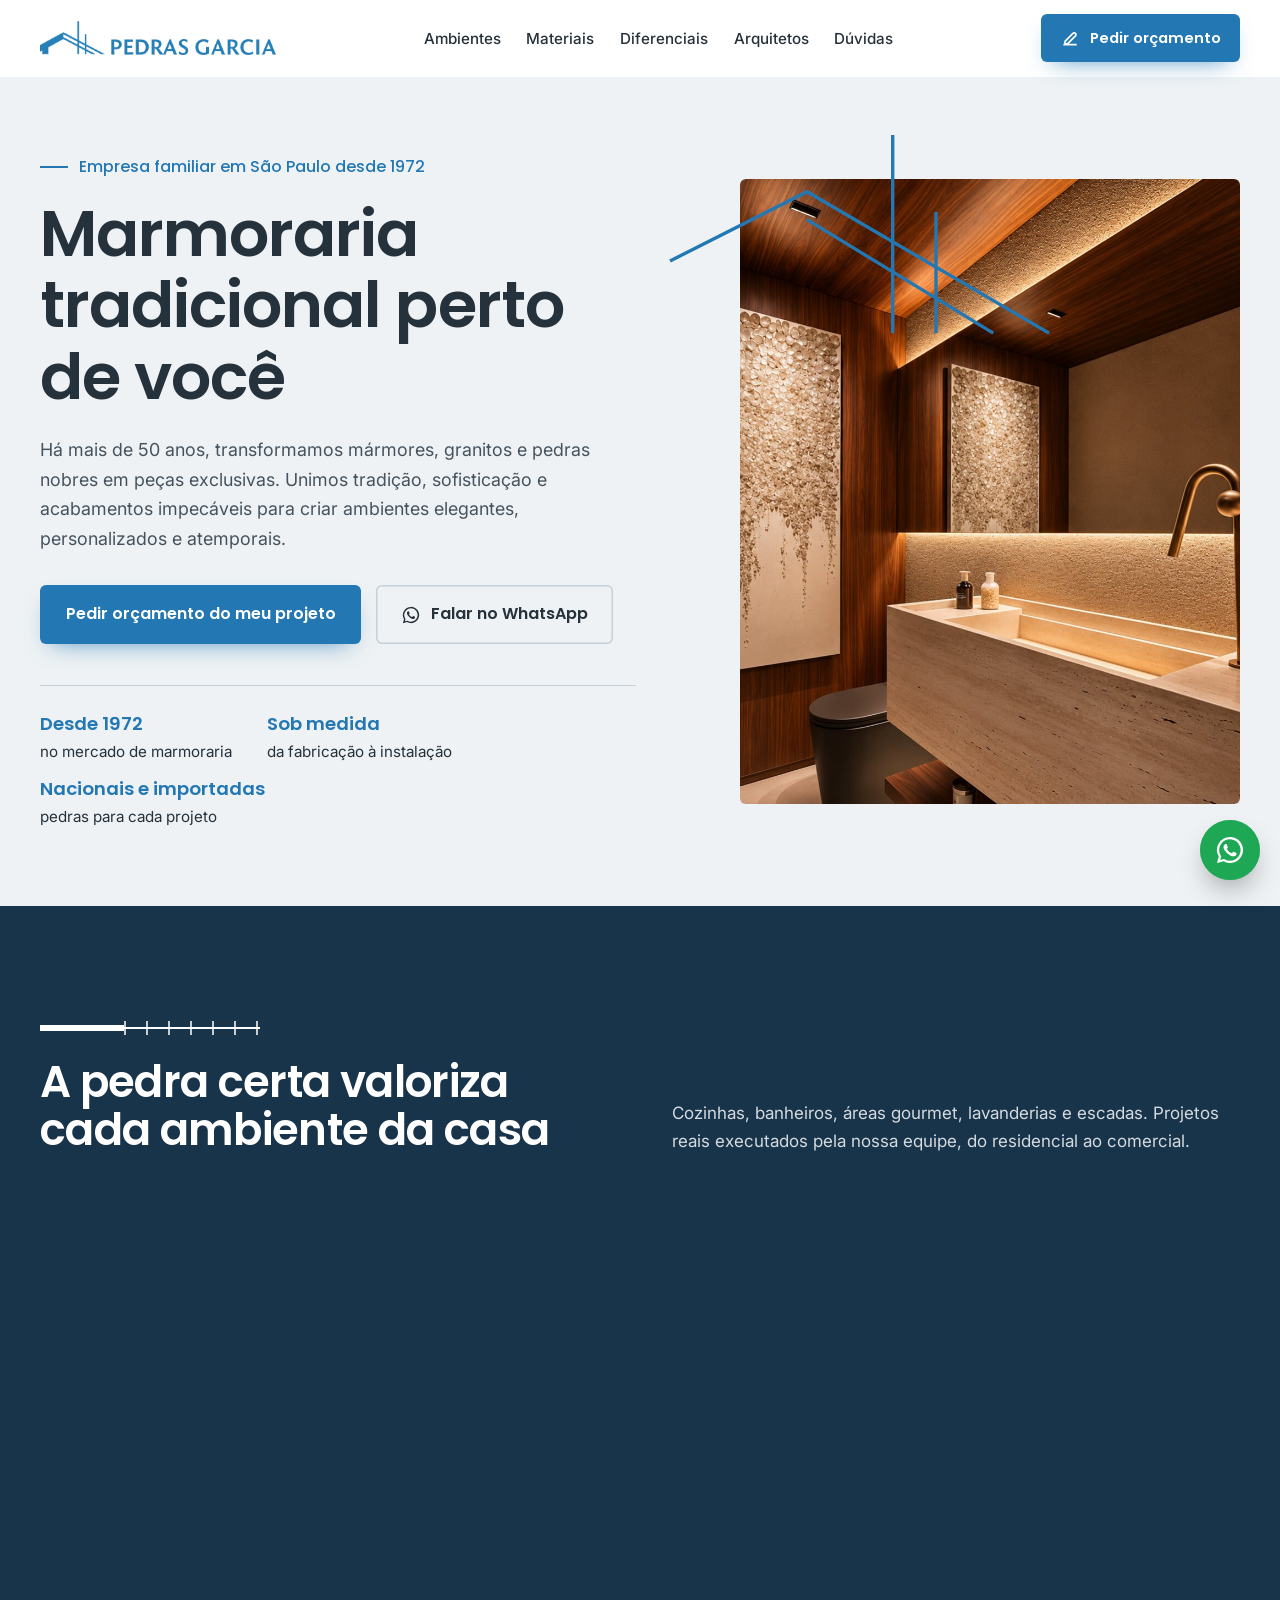
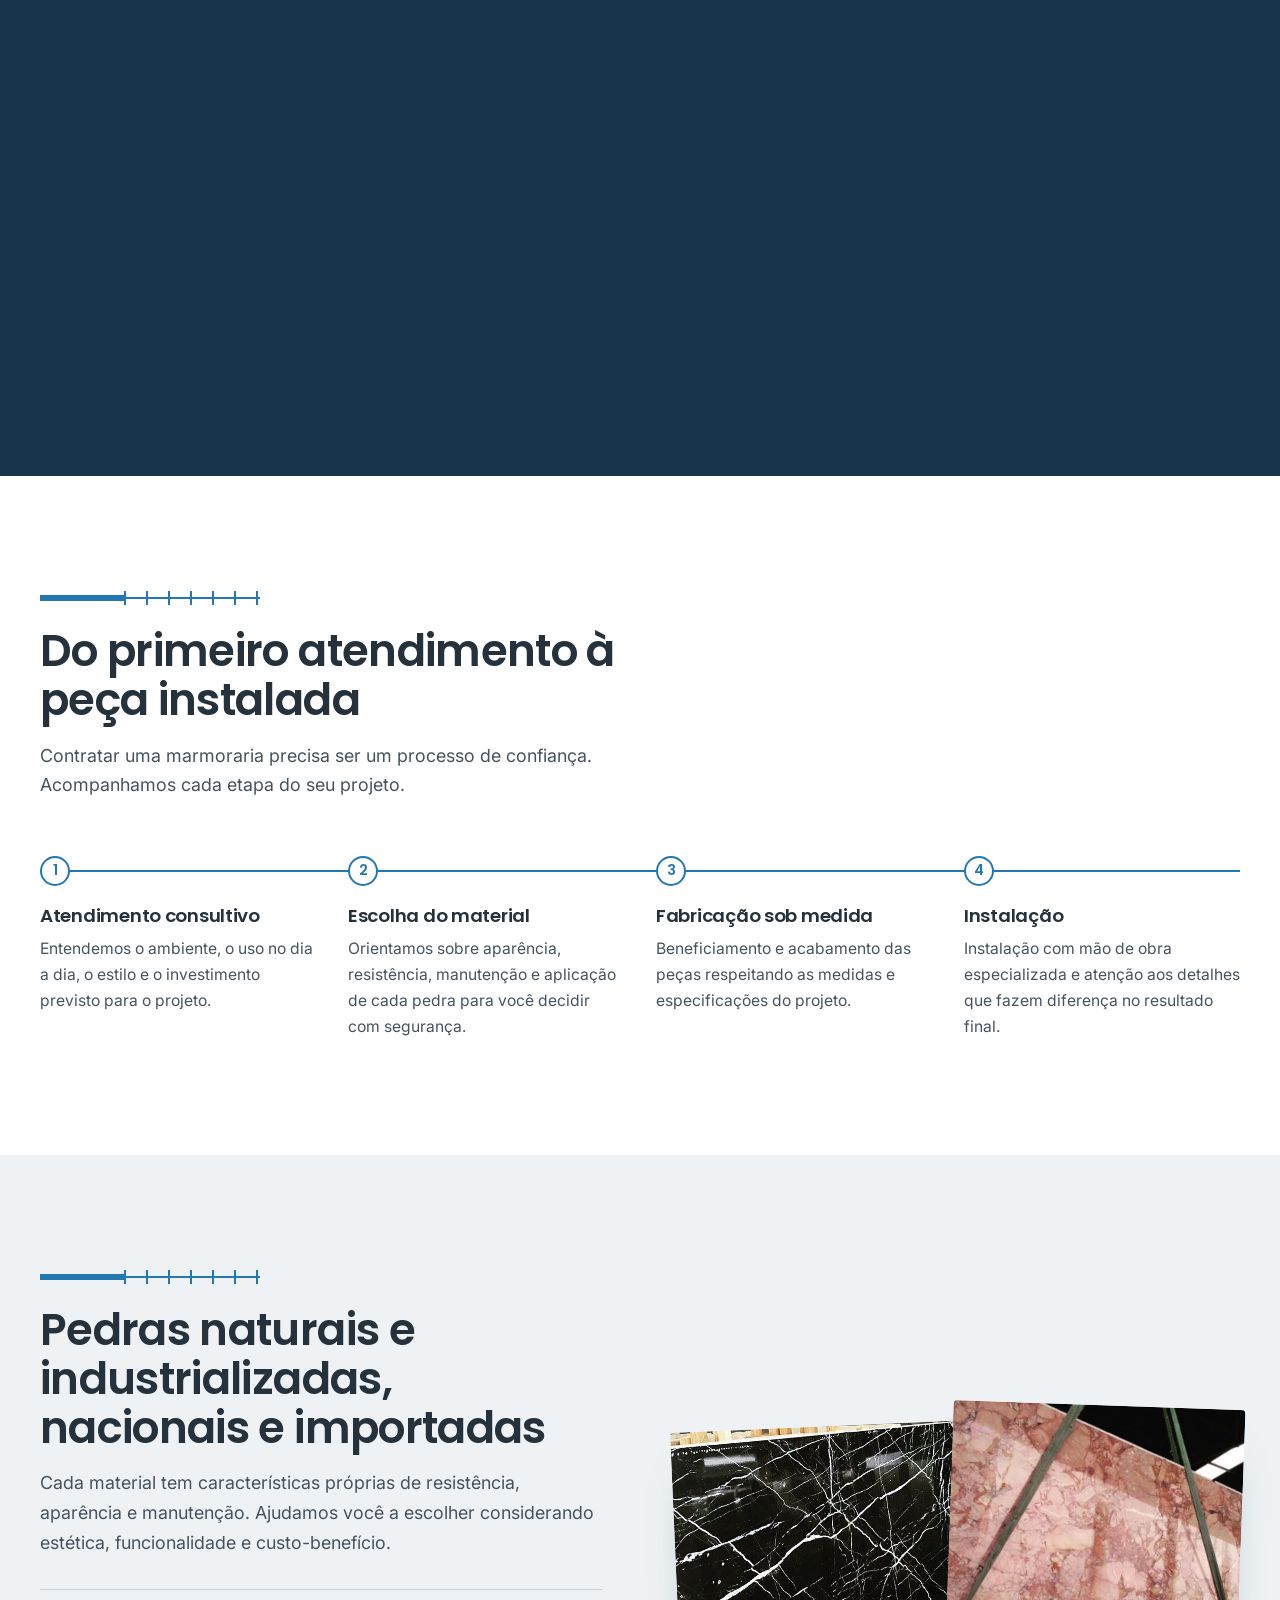
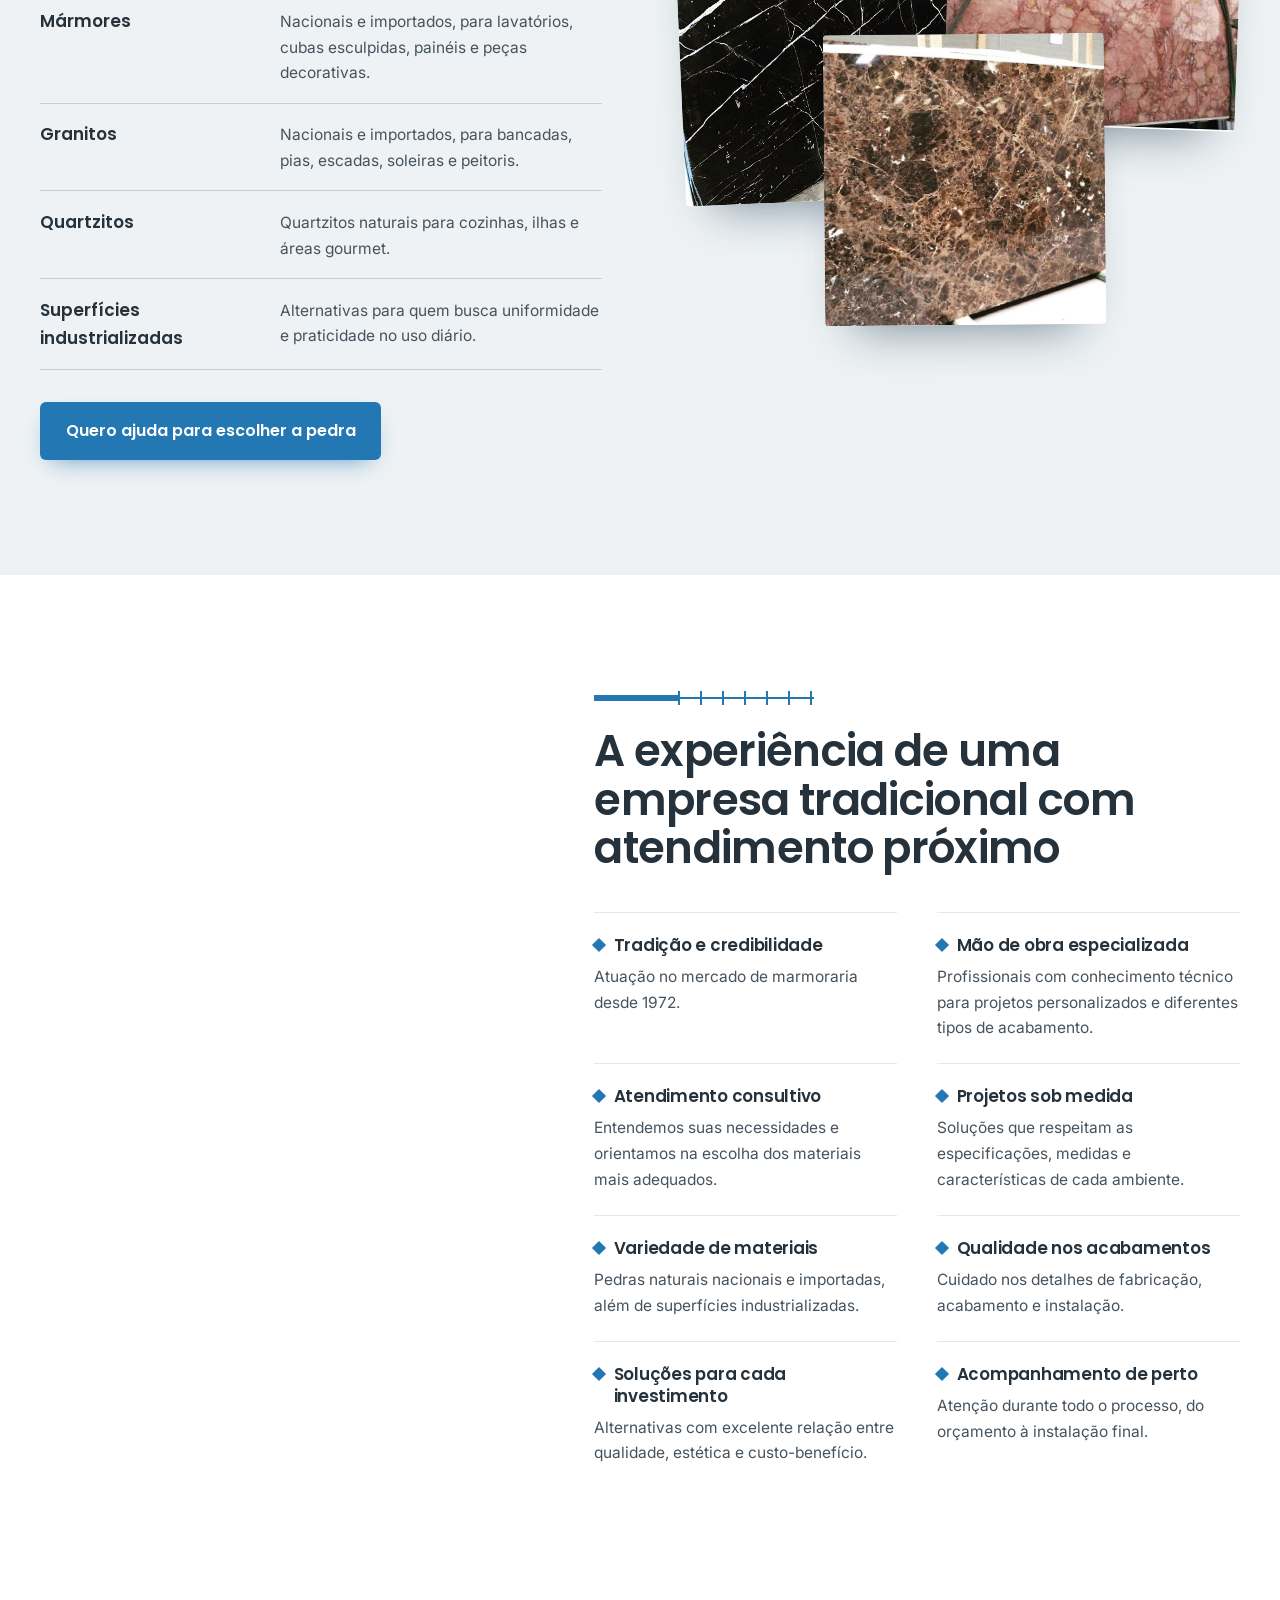
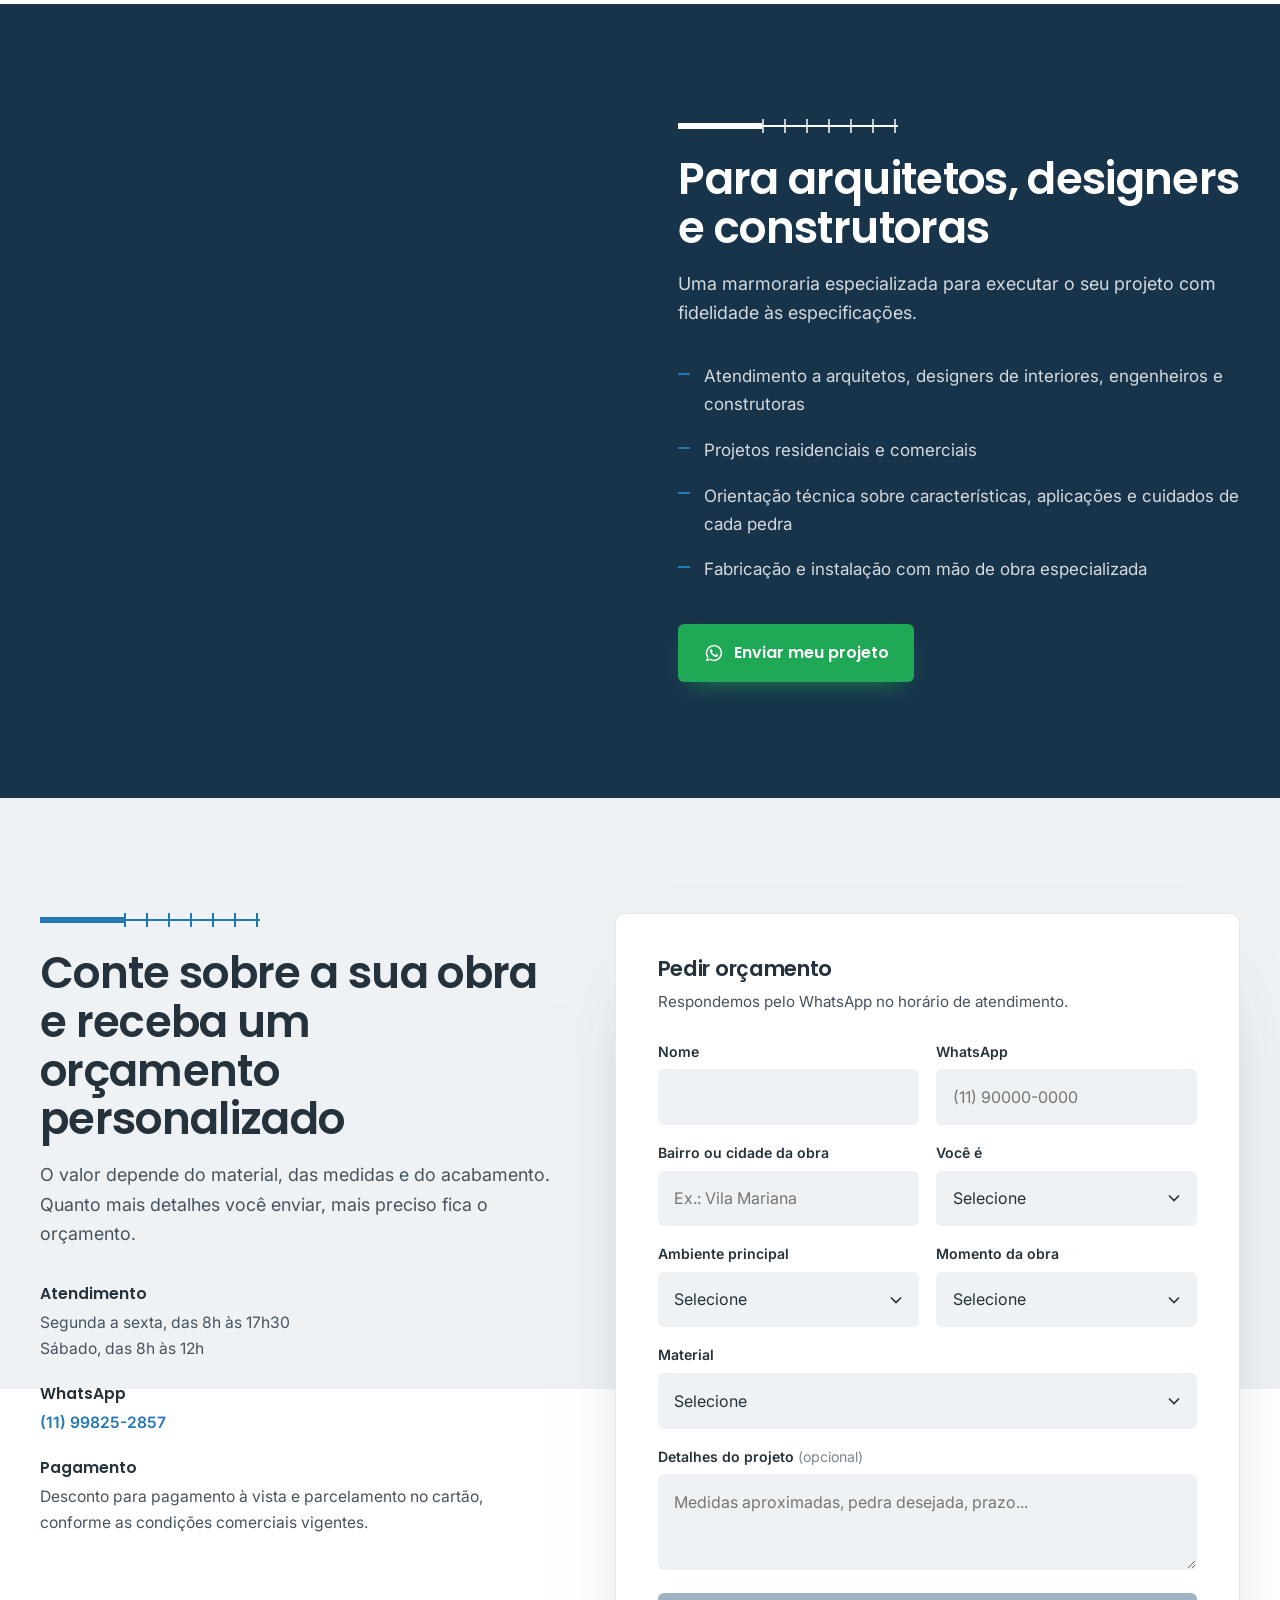
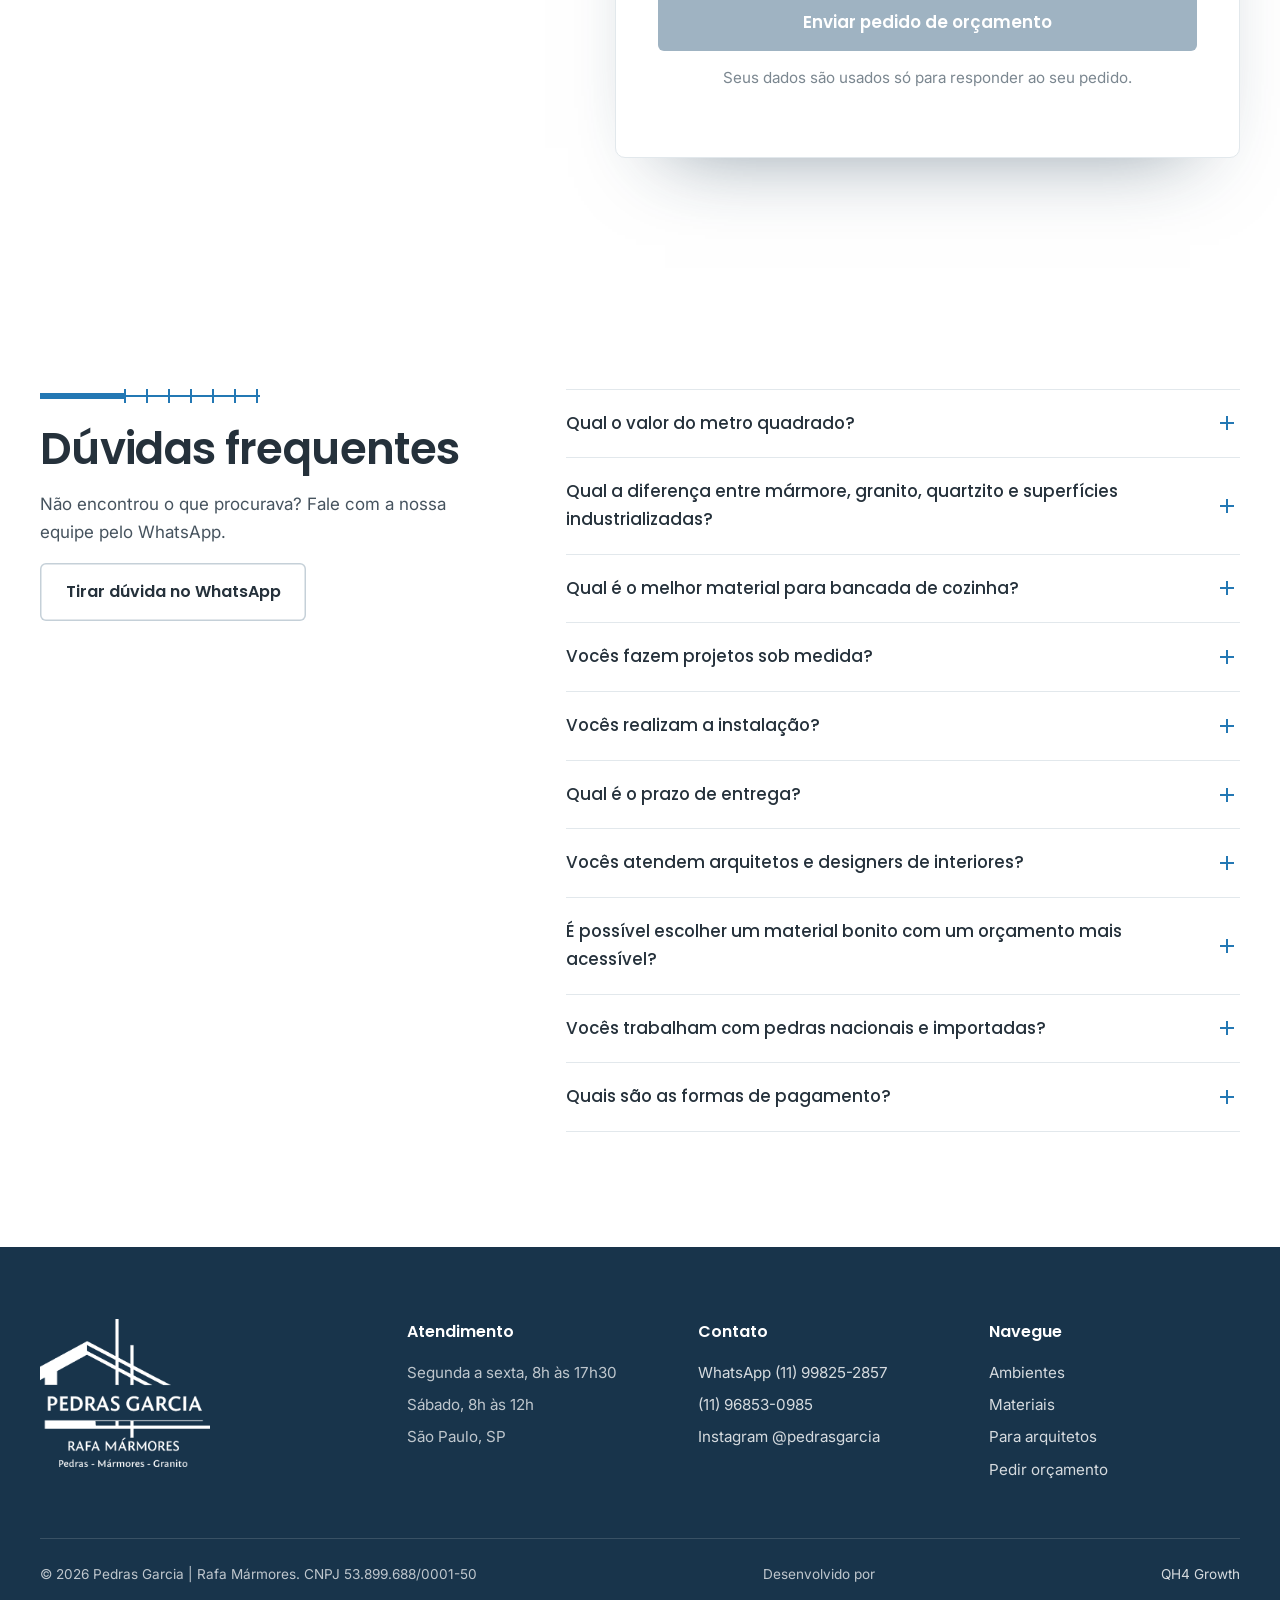
==== commit b3a9f2a5: "fix: corrige rodape para "Desenvolvido por QH4 Growth" com link do Instagram Co-Authored-By: Claude " ====
--- a/index.html
+++ b/index.html
@@ -488,7 +488,7 @@
     </div>
     <div class="base">
       <span>© <span id="ano">2026</span> Pedras Garcia | Rafa Mármores. CNPJ 53.899.688/0001-50</span>
-      <a href="https://www.instagram.com/qh4growth/" target="_blank" rel="noopener">Desenvolvido pro QH4 Growth</a>
+      Desenvolvido por <a href="https://www.instagram.com/qh4growth/" target="_blank" rel="noopener">QH4 Growth</a>
     </div>
   </div>
 </footer>
